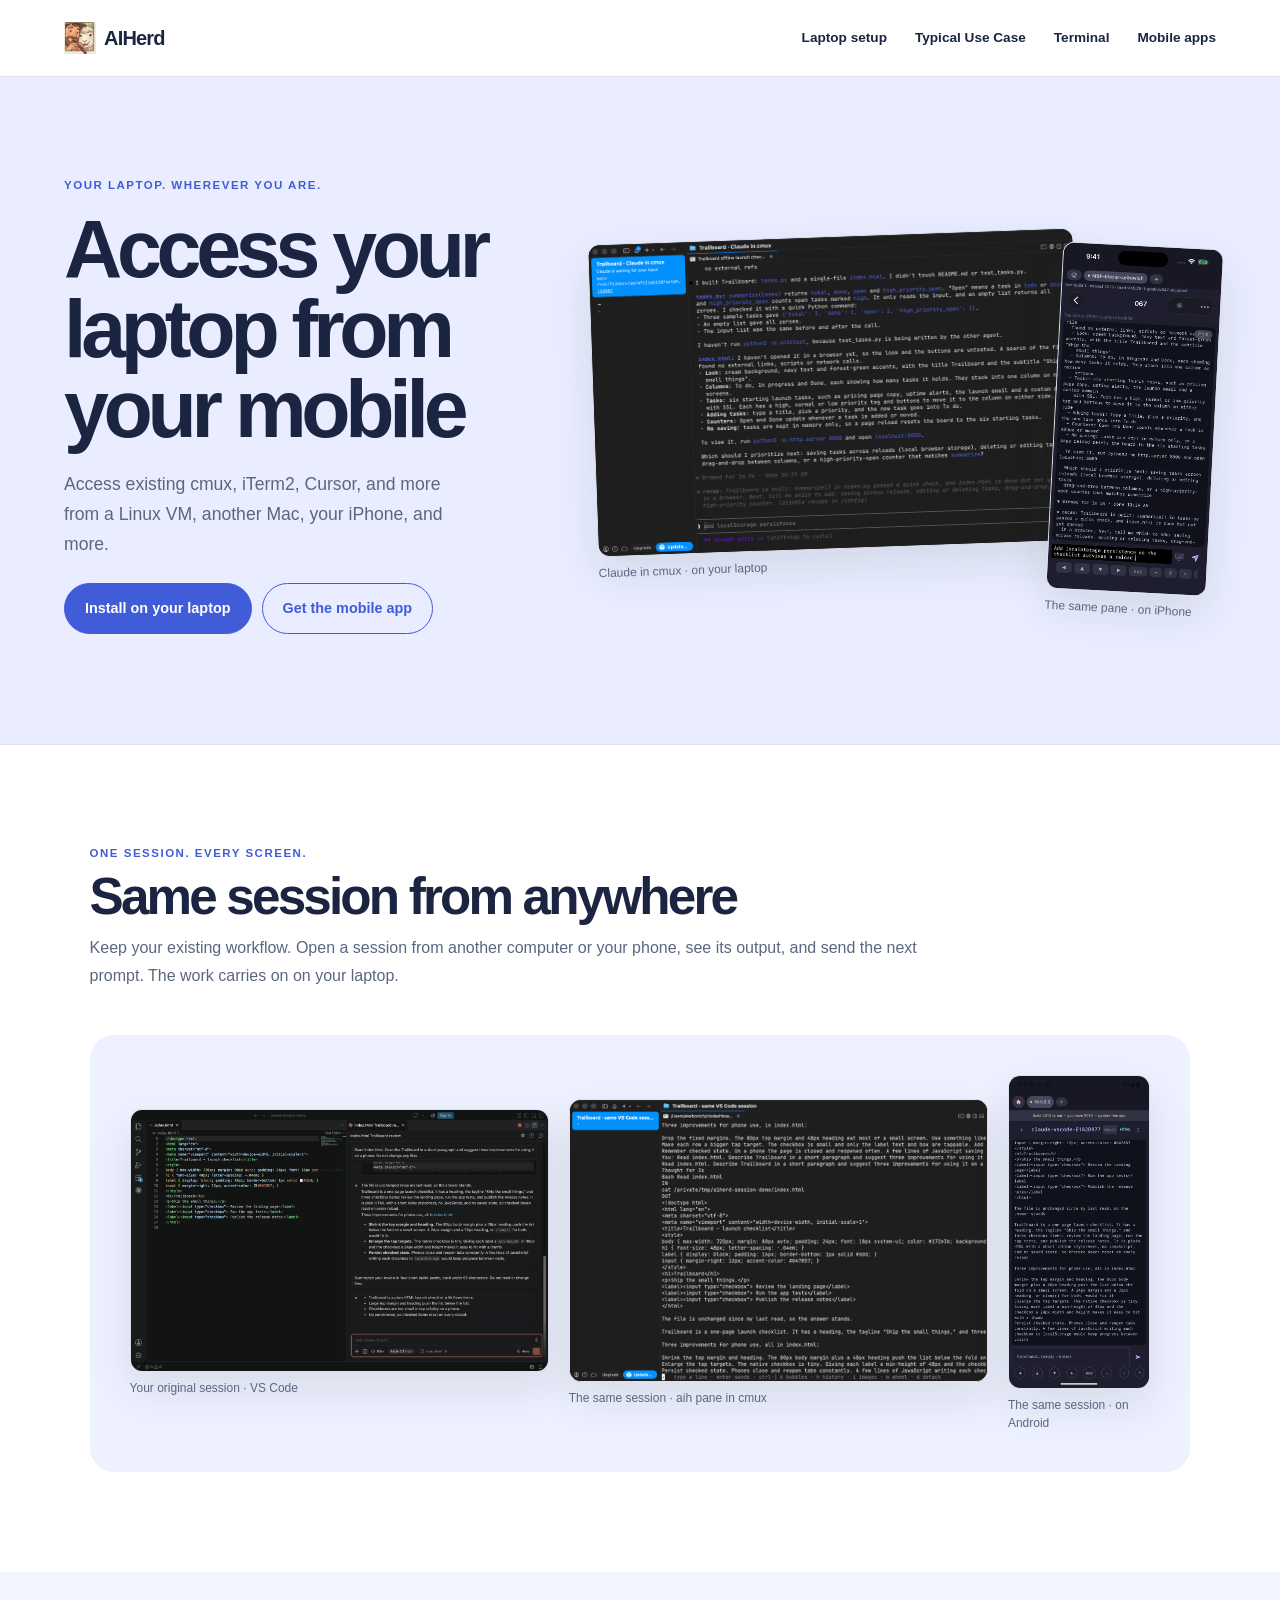
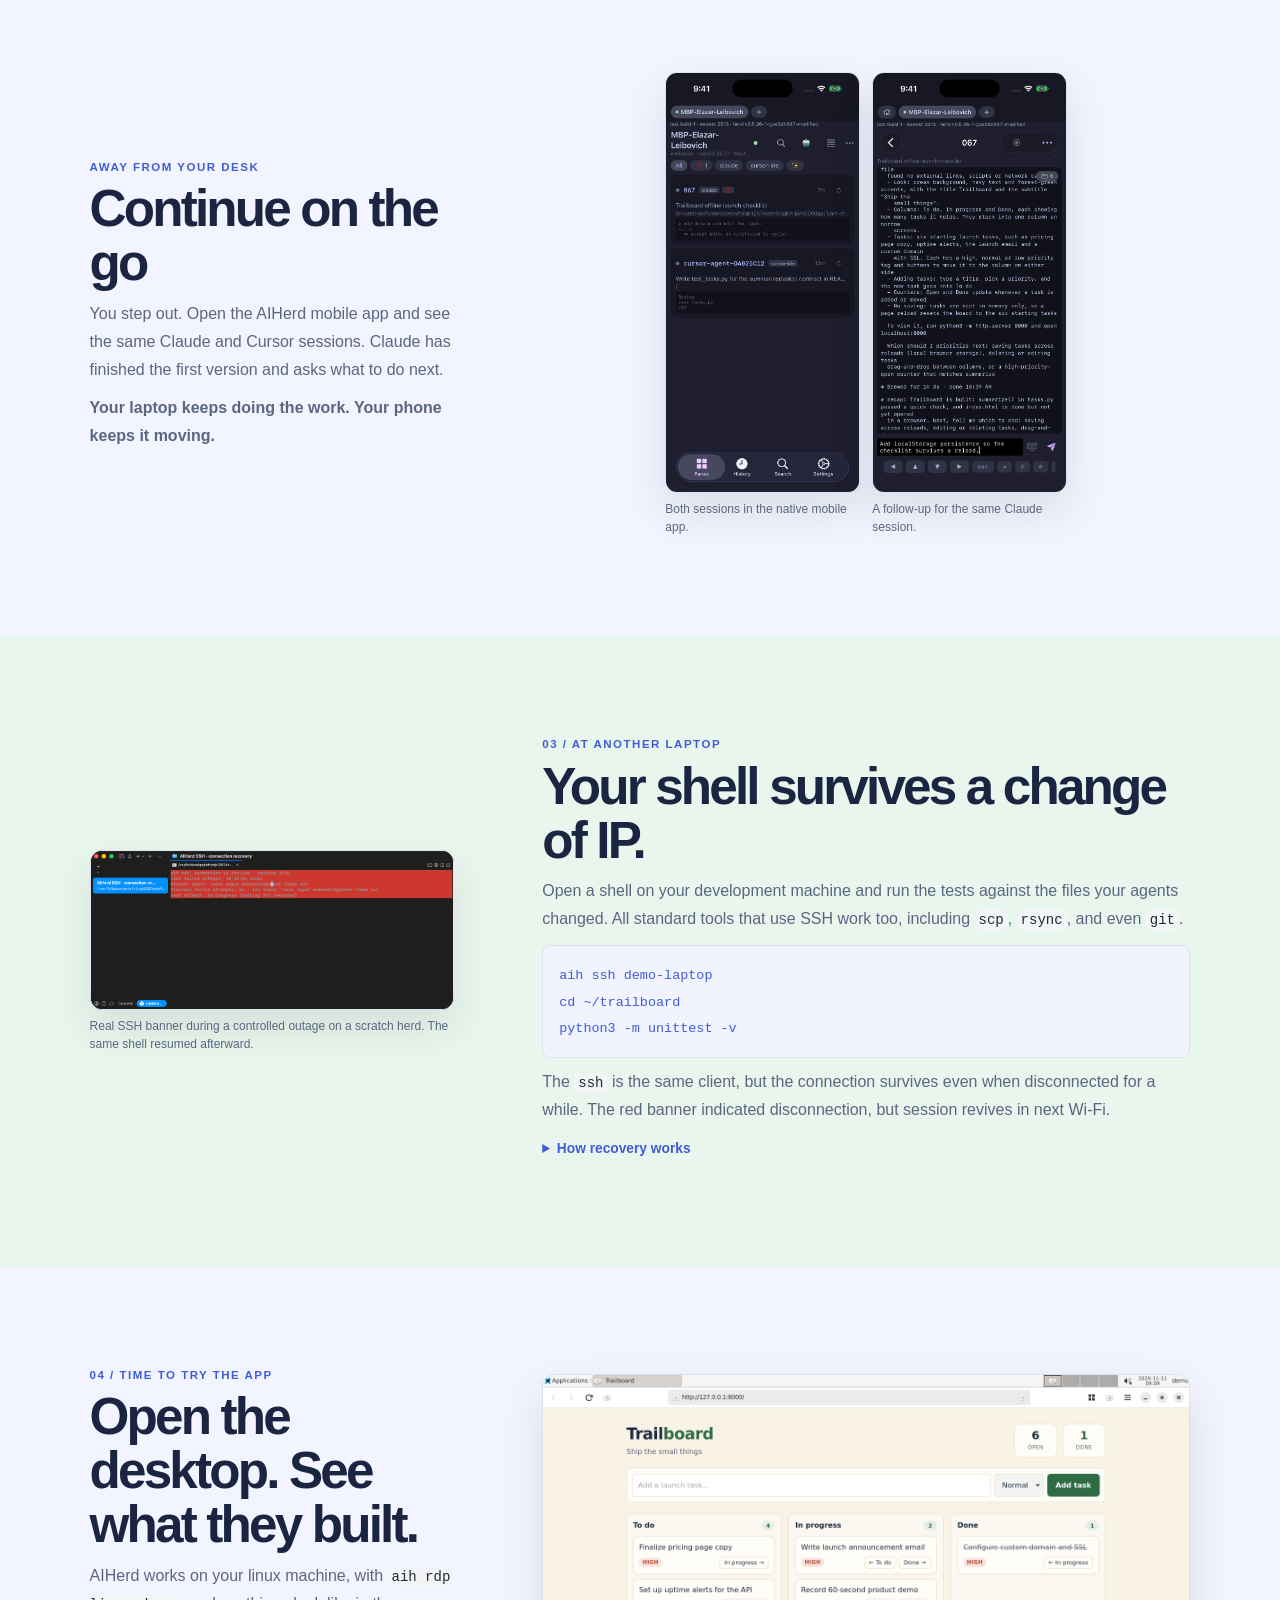
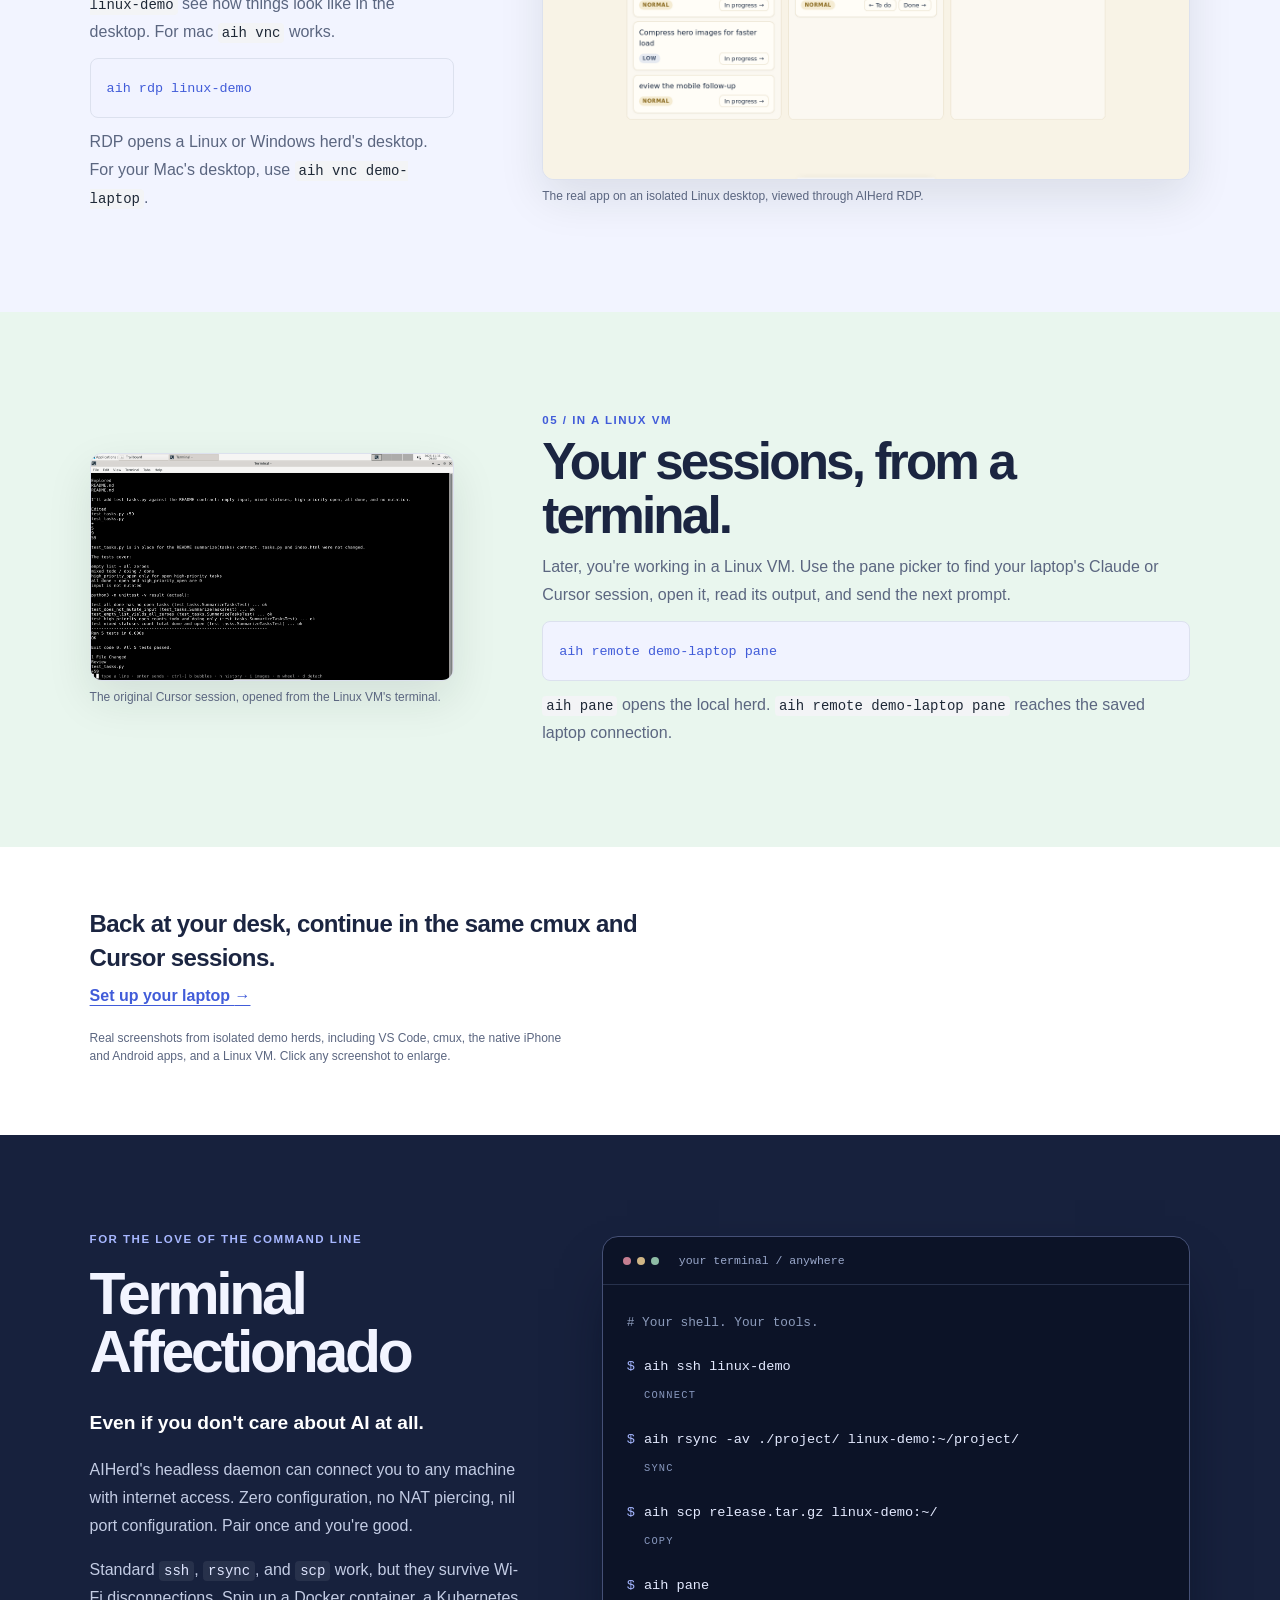
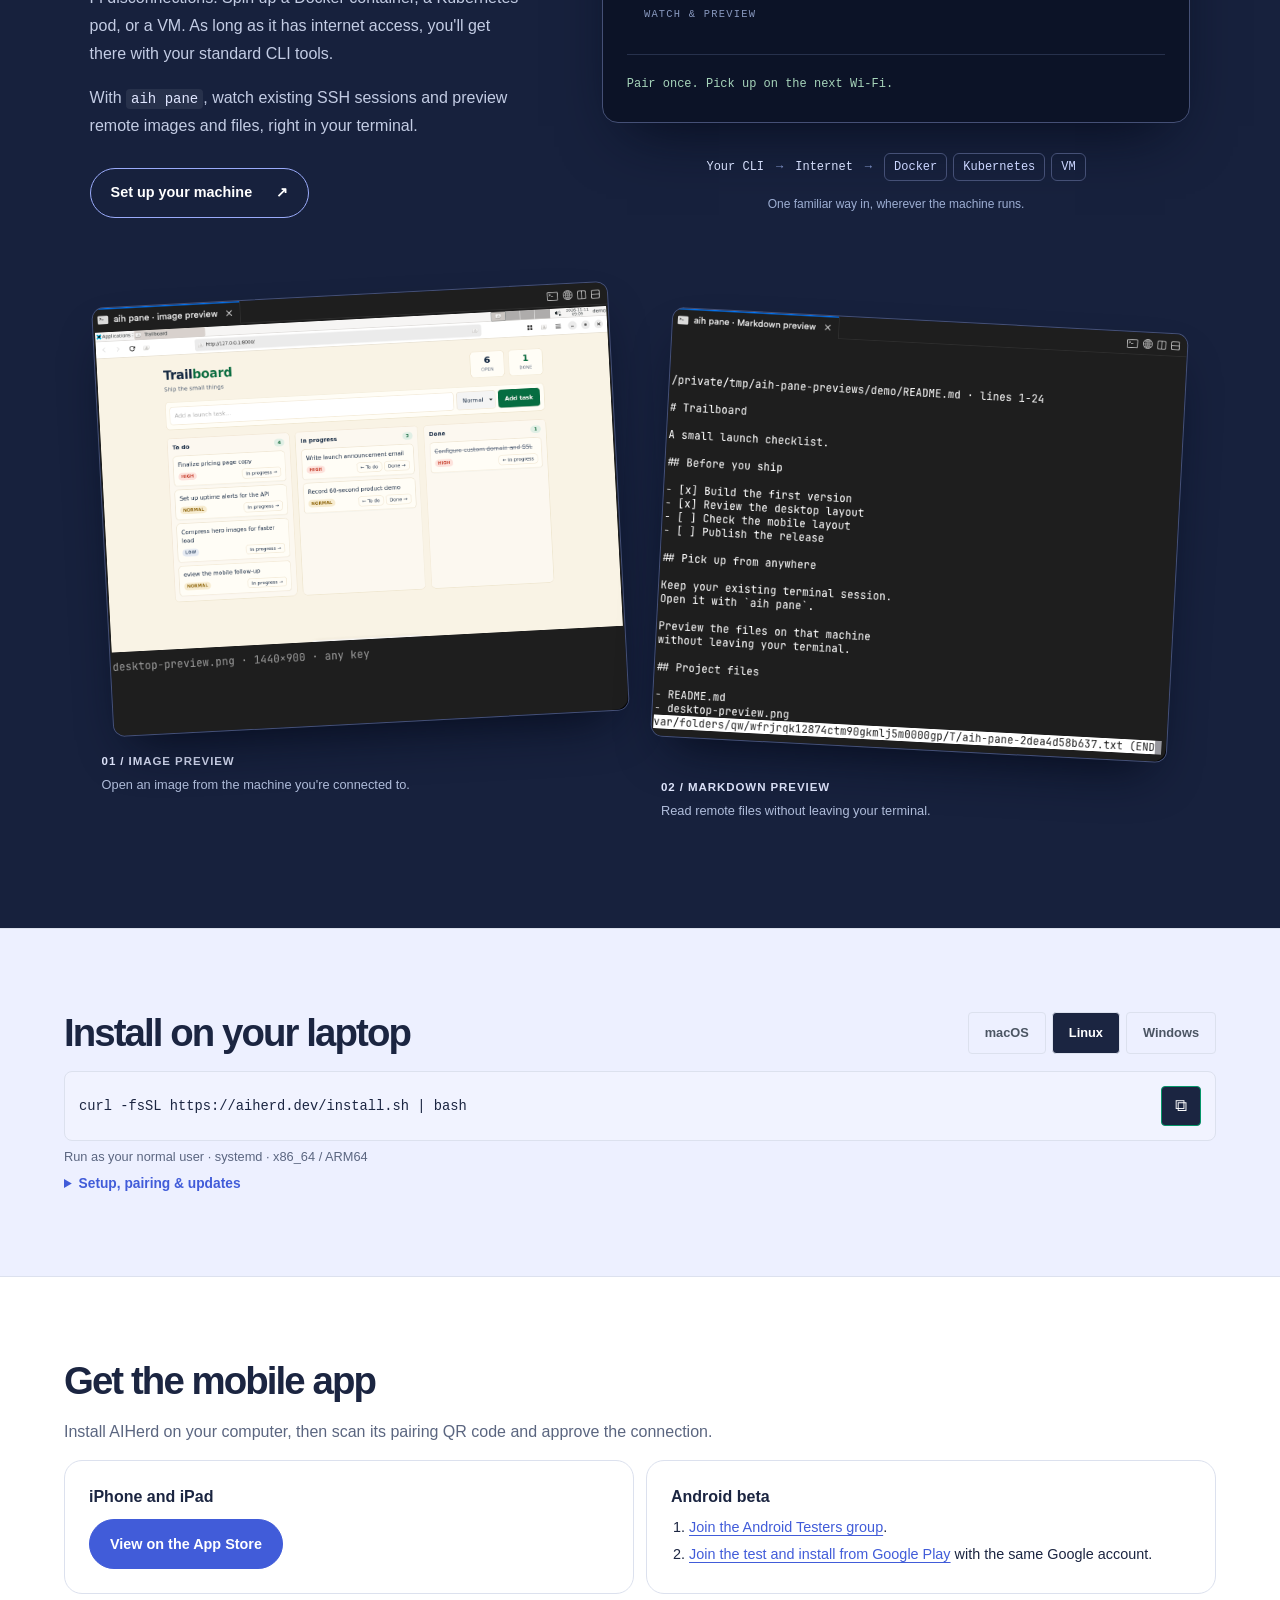
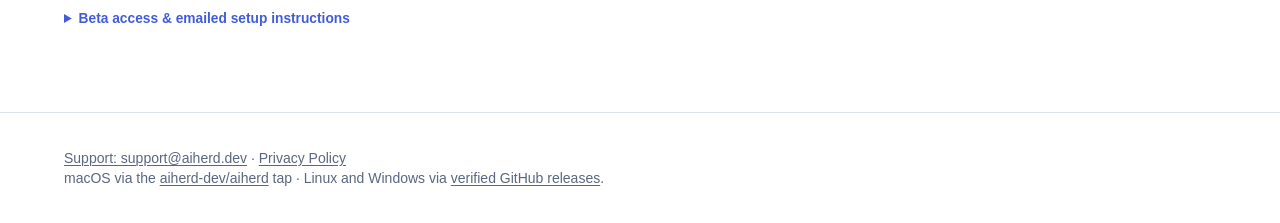
==== index.html @ 7516cf91 "Show separate tilted terminal image and Markdown screenshots" ====
<!doctype html>
<html lang="en">
<head>
<meta charset="utf-8">
<title>AIHerd — access your laptop from your mobile</title>
<meta name="viewport" content="width=device-width, initial-scale=1">
<meta name="description" content="Access existing cmux, iTerm2, Cursor, and more from a Linux VM, another Mac, your iPhone, and more.">
<link rel="icon" href="favicon.ico" sizes="any">
<link rel="icon" type="image/png" href="img/icon.png">
<link rel="apple-touch-icon" href="img/icon.png">
<link rel="stylesheet" href="css/site.css?v=56f2ff1cd1cc">
<link rel="stylesheet" href="css/features.css?v=eba691ff10f4">
<link rel="stylesheet" href="css/canvas.css?v=5787c39f6c49">
</head>
<body class="option canvas">

<header class="sticky top-0 z-20 border-b border-gray-200 bg-white/90 backdrop-blur dark:border-gray-700 dark:bg-gray-900/90">
  <nav class="main-nav mx-auto flex max-w-screen-xl items-center justify-between px-4 py-3 lg:px-6">
    <a href="#top" class="flex items-center gap-2">
      <img src="img/icon.png" class="h-8 w-8" alt="">
      <span class="text-xl font-semibold">AIHerd</span>
    </a>
    <div class="section-links">
      <a href="#install">Laptop setup</a>
      <a href="#story">Typical Use Case</a>
      <a href="#terminal">Terminal</a>
      <a href="#beta">Mobile apps</a>
    </div>
  </nav>
</header>

<main id="top">

<section class="hero" aria-labelledby="hero-heading">
  <div class="hero-copy">
    <p class="story-eyebrow">Your laptop. Wherever you are.</p>
    <h1 id="hero-heading">Access your laptop from your mobile</h1>
    <p>Access existing cmux, iTerm2, Cursor, and more from a Linux VM, another Mac, your iPhone, and more.</p>
    <div class="hero-actions">
      <a href="#install" class="primary-action">Install on your laptop</a>
      <a href="#beta" class="secondary-action">Get the mobile app</a>
    </div>
  </div>
  <div class="session-pair" aria-label="The same Claude session in cmux and on iPhone">
    <figure class="story-media session-desktop">
      <a href="img/story/cmux-claude.png" target="_blank" rel="noopener" aria-label="Open the full cmux session screenshot"><img src="img/story/cmux-claude.png" width="2360" height="1520" alt="Claude Code in cmux shows the Trailboard checklist session and its next prompt" fetchpriority="high"></a>
      <figcaption>Claude in cmux · on your laptop</figcaption>
    </figure>
    <figure class="story-media session-handset">
      <a href="img/story/mobile-followup.png" target="_blank" rel="noopener" aria-label="Open the same Claude session on iPhone"><img src="img/story/mobile-followup.png" width="1206" height="2622" alt="The same Trailboard Claude session on iPhone, ready for the next prompt"></a>
      <figcaption>The same pane · on iPhone</figcaption>
    </figure>
  </div>
</section>

<section id="story" class="story-section" aria-labelledby="story-heading">
  <div class="story-wrap">
    <article id="local-agents" class="session-section" aria-labelledby="story-heading">
      <div class="story-copy">
        <p class="story-eyebrow">One session. Every screen.</p>
        <h2 id="story-heading">Same session from anywhere</h2>
        <p>Keep your existing workflow. Open a session from another computer or your phone, see its output, and send the next prompt. The work carries on on your laptop.</p>
      </div>
      <div class="session-gallery">
        <figure class="story-media">
          <a href="img/story/vscode-claude.png" target="_blank" rel="noopener" aria-label="Open the full VS Code Claude session screenshot"><img src="img/story/vscode-claude.png" width="1440" height="900" alt="Claude reviews the Trailboard launch checklist in VS Code" loading="lazy"></a>
          <figcaption>Your original session · VS Code</figcaption>
        </figure>
        <figure class="story-media">
          <a href="img/story/cmux-aih-pane.png" target="_blank" rel="noopener" aria-label="Open the same session in aih pane"><img src="img/story/cmux-aih-pane.png" width="1100" height="740" alt="The same VS Code Claude review opened in a cmux terminal using aih pane" loading="lazy"></a>
          <figcaption>The same session · aih pane in cmux</figcaption>
        </figure>
        <figure class="story-media session-handset">
          <a href="img/story/android-pane.png" target="_blank" rel="noopener" aria-label="Open the same VS Code session on Android"><img src="img/story/android-pane.png" width="1080" height="2400" alt="AIHerd on Android displays the same Trailboard Claude review from VS Code" loading="lazy"></a>
          <figcaption>The same session · on Android</figcaption>
        </figure>
      </div>
    </article>

    <article id="remote-access" class="story-step story-mobile" aria-labelledby="phone-heading">
      <div class="story-copy">
        <p class="story-eyebrow">Away from your desk</p>
        <h3 id="phone-heading">Continue on the go</h3>
        <p>You step out. Open the AIHerd mobile app and see the same Claude and Cursor sessions. Claude has finished the first version and asks what to do next.</p>
        <p class="story-outcome">Your laptop keeps doing the work. Your phone keeps it moving.</p>
      </div>
      <div class="story-phones">
        <figure class="story-media story-phone">
          <a href="img/story/mobile-sessions.png" target="_blank" rel="noopener" aria-label="Open the full mobile session list"><img src="img/story/mobile-sessions.png" width="1206" height="2622" alt="The native AIHerd iPhone app lists the original cmux Claude session and Cursor agent session from the isolated demo herd" loading="lazy"></a>
          <figcaption>Both sessions in the native mobile app.</figcaption>
        </figure>
        <figure class="story-media story-phone">
          <a href="img/story/mobile-followup.png" target="_blank" rel="noopener" aria-label="Open the full mobile follow-up screenshot"><img src="img/story/mobile-followup.png" width="1206" height="2622" alt="The native AIHerd iPhone app displays Claude's Trailboard session and the follow-up asking for saving across reloads" loading="lazy"></a>
          <figcaption>A follow-up for the same Claude session.</figcaption>
        </figure>
      </div>
    </article>

    <article class="story-step" aria-labelledby="ssh-heading">
      <div class="story-copy">
        <p class="story-eyebrow">03 / At another laptop</p>
        <h3 id="ssh-heading">Your shell survives a change of IP.</h3>
        <p>Open a shell on your development machine and run the tests against the files your agents changed. All standard tools that use SSH work too, including <code>scp</code>, <code>rsync</code>, and even <code>git</code>.</p>
        <pre class="story-command"><code>aih ssh demo-laptop
cd ~/trailboard
python3 -m unittest -v</code></pre>
        <p>The <code>ssh</code> is the same client, but the connection survives even when disconnected for a while. The red banner indicated disconnection, but session revives in next Wi-Fi.</p>
        <details class="story-extra"><summary>How recovery works</summary><p>The remote herd must keep running. The CLI reconnects to it and resumes the existing SSH session, without requiring a fixed client IP.</p></details>
      </div>
      <div class="ssh-media">
        <figure class="story-media">
          <a href="img/story/ssh-reconnecting.png" target="_blank" rel="noopener" aria-label="Open the full SSH reconnecting banner screenshot"><img src="img/story/ssh-reconnecting.png" width="2200" height="960" alt="Actual red aih ssh connection is stalled banner during an injected network outage, showing elapsed time and automatic retry status" loading="lazy"></a>
          <figcaption>Real SSH banner during a controlled outage on a scratch herd. The same shell resumed afterward.</figcaption>
        </figure>
      </div>
    </article>

    <article class="story-step" aria-labelledby="rdp-heading">
      <div class="story-copy">
        <p class="story-eyebrow">04 / Time to try the app</p>
        <h3 id="rdp-heading">Open the desktop. See what they built.</h3>
        <p>AIHerd works on your linux machine, with <code>aih rdp linux-demo</code> see how things look like in the desktop. For mac <code>aih vnc</code> works.</p>
        <pre class="story-command"><code>aih rdp linux-demo</code></pre>
        <p class="story-note">RDP opens a Linux or Windows herd's desktop. For your Mac's desktop, use <code>aih vnc demo-laptop</code>.</p>
      </div>
      <figure class="story-media">
        <a href="img/story/rdp-app.png" target="_blank" rel="noopener" aria-label="Open the full RDP desktop screenshot"><img src="img/story/rdp-app.png" width="1440" height="900" alt="A real Linux scratch VM desktop viewed through aih rdp, with the agent-built Trailboard checklist running in its browser" loading="lazy"></a>
        <figcaption>The real app on an isolated Linux desktop, viewed through AIHerd RDP.</figcaption>
      </figure>
    </article>

    <article class="story-step" aria-labelledby="pane-heading">
      <div class="story-copy">
        <p class="story-eyebrow">05 / In a Linux VM</p>
        <h3 id="pane-heading">Your sessions, from a terminal.</h3>
        <p>Later, you're working in a Linux VM. Use the pane picker to find your laptop's Claude or Cursor session, open it, read its output, and send the next prompt.</p>
        <pre class="story-command"><code>aih remote demo-laptop pane</code></pre>
        <p class="story-note"><code>aih pane</code> opens the local herd. <code>aih remote demo-laptop pane</code> reaches the saved laptop connection.</p>
      </div>
      <figure class="story-media">
        <a href="img/story/linux-pane.png" target="_blank" rel="noopener" aria-label="Open the full Linux pane screenshot"><img src="img/story/linux-pane.png" width="1440" height="900" alt="The original Cursor agent conversation is opened in a Linux VM terminal using aih remote demo-laptop pane, with live output and a command input line" loading="lazy"></a>
        <figcaption>The original Cursor session, opened from the Linux VM's terminal.</figcaption>
      </figure>
    </article>

    <div class="story-ending">
      <p>Back at your desk, continue in the same cmux and Cursor sessions.</p>
      <a href="#install">Set up your laptop <span aria-hidden="true">→</span></a>
    </div>
    <p class="story-provenance">Real screenshots from isolated demo herds, including VS Code, cmux, the native iPhone and Android apps, and a Linux VM. Click any screenshot to enlarge.</p>
  </div>
</section>




<section id="terminal" class="terminal-section" aria-labelledby="terminal-heading">
  <div class="terminal-layout">
    <div class="terminal-copy">
      <p class="terminal-eyebrow">For the love of the command line</p>
      <h2 id="terminal-heading">Terminal<br> Affectionado</h2>
      <p class="terminal-lead">Even if you don't care about AI at all.</p>
      <p>AIHerd's headless daemon can connect you to any machine with internet access. Zero configuration, no NAT piercing, nil port configuration. Pair once and you're good.</p>
      <p>Standard <code>ssh</code>, <code>rsync</code>, and <code>scp</code> work, but they survive Wi-Fi disconnections. Spin up a Docker container, a Kubernetes pod, or a VM. As long as it has internet access, you'll get there with your standard CLI tools.</p>
      <p>With <code>aih pane</code>, watch existing SSH sessions and preview remote images and files, right in your terminal.</p>
      <a href="#install" class="terminal-action">Set up your machine <span aria-hidden="true">↗</span></a>
    </div>
    <div class="terminal-demo">
      <div class="terminal-window" aria-label="CLI command examples">
        <div class="terminal-titlebar"><span class="terminal-lights" aria-hidden="true"><i></i><i></i><i></i></span><span>your terminal / anywhere</span></div>
        <div class="terminal-commands">
          <p class="terminal-comment"># Your shell. Your tools.</p>
          <div class="terminal-command-row"><span class="terminal-prompt" aria-hidden="true">$</span><pre><code>aih ssh linux-demo</code></pre><span class="terminal-command-label">Connect</span></div>
          <div class="terminal-command-row"><span class="terminal-prompt" aria-hidden="true">$</span><pre><code>aih rsync -av ./project/ linux-demo:~/project/</code></pre><span class="terminal-command-label">Sync</span></div>
          <div class="terminal-command-row"><span class="terminal-prompt" aria-hidden="true">$</span><pre><code>aih scp release.tar.gz linux-demo:~/</code></pre><span class="terminal-command-label">Copy</span></div>
          <div class="terminal-command-row"><span class="terminal-prompt" aria-hidden="true">$</span><pre><code>aih pane</code></pre><span class="terminal-command-label">Watch &amp; preview</span></div>
          <p class="terminal-footnote">Pair once. Pick up on the next Wi-Fi.</p>
        </div>
      </div>
      <div class="terminal-destinations" aria-label="Reach your environments over the internet">
        <span class="terminal-origin">Your CLI</span><span class="terminal-route" aria-hidden="true">→</span><span class="terminal-network">Internet</span><span class="terminal-route" aria-hidden="true">→</span><div class="terminal-targets"><span>Docker</span><span>Kubernetes</span><span>VM</span></div>
      </div>
      <p class="terminal-caption">One familiar way in, wherever the machine runs.</p>
    </div>
  </div>
  <div class="terminal-preview-gallery" aria-label="Remote image and Markdown previews in aih pane">
    <figure class="terminal-pane-example terminal-image-example">
      <a href="img/story/pane-image-preview.png" target="_blank" rel="noopener" aria-label="Open the full terminal image preview screenshot"><img src="img/story/pane-image-preview.png" width="640" height="532" alt="A real aih pane terminal viewer displays desktop-preview.png, showing the Trailboard checklist" loading="lazy"></a>
      <figcaption><span>01 / Image preview</span>Open an image from the machine you're connected to.</figcaption>
    </figure>
    <figure class="terminal-pane-example terminal-markdown-example">
      <a href="img/story/pane-markdown-preview.png" target="_blank" rel="noopener" aria-label="Open the full terminal Markdown preview screenshot"><img src="img/story/pane-markdown-preview.png" width="640" height="532" alt="A real aih pane file viewer previews README.md with Markdown headings, a launch checklist, and project notes" loading="lazy"></a>
      <figcaption><span>02 / Markdown preview</span>Read remote files without leaving your terminal.</figcaption>
    </figure>
  </div>
</section>

<section id="install" class="quick-install" aria-labelledby="laptop-setup-heading">
  <div class="compact-wrap">
    <div class="install-heading">
      <h2 id="laptop-setup-heading">Install on your laptop</h2>
      <div role="tablist" aria-label="Installation platform" class="install-tabs">
        <button id="mac-tab" type="button" role="tab" aria-controls="mac-install" aria-selected="true" tabindex="0" class="install-tab" data-platform="mac">macOS</button>
        <button id="linux-tab" type="button" role="tab" aria-controls="linux-install" aria-selected="false" tabindex="-1" class="install-tab" data-platform="linux">Linux</button>
        <button id="windows-tab" type="button" role="tab" aria-controls="windows-install" aria-selected="false" tabindex="-1" class="install-tab" data-platform="windows">Windows</button>
      </div>
    </div>
    <div id="mac-install" role="tabpanel" aria-labelledby="mac-tab">
      <div class="install-command">
        <pre><code id="install-cmd">brew install --cask aiherd-dev/aiherd/aiherd</code></pre>
        <button type="button" data-target="install-cmd" aria-label="Copy the macOS install command" title="Copy" class="copy-command">⧉</button>
      </div>
      <p class="install-requirements">Homebrew · macOS 14+ · Apple Silicon or Intel</p>
      <details class="install-details">
        <summary>Setup, pairing &amp; updates</summary>
        <div class="install-detail-copy">
          <p>Install <a href="https://brew.sh/">Homebrew</a> first if needed. Open AIHerd from Applications; it starts the herd automatically. Pair your phone using the app's herd connection menu.</p>
          <p>Update with <code>brew upgrade --cask aiherd</code>.</p>
          <p>Without Homebrew, download the signed macOS <code>.pkg</code> for Apple Silicon (aarch64) or Intel (x86_64) from <a href="https://github.com/aiherd-dev/homebrew-aiherd/releases/latest">the latest release</a>.</p>
        </div>
      </details>
    </div>
    <div id="linux-install" role="tabpanel" aria-labelledby="linux-tab" hidden>
      <div class="install-command">
        <pre><code id="linux-install-cmd">curl -fsSL https://aiherd.dev/install.sh | bash</code></pre>
        <button type="button" data-target="linux-install-cmd" aria-label="Copy the Linux install command" title="Copy" class="copy-command">⧉</button>
      </div>
      <p class="install-requirements">Run as your normal user · systemd · x86_64 / ARM64</p>
      <details class="install-details">
        <summary>Setup, pairing &amp; updates</summary>
        <div class="install-detail-copy">
          <p>The herd runs in the background with systemd, including after logout and reboot. The installer may ask for sudo to keep the service running after logout. Models download when first needed.</p>
          <p>Sign in to expose your herd. Open the printed sign-in URL on your phone or another computer.</p>
          <div class="install-command">
            <pre><code id="linux-login-cmd">export PATH="$HOME/.local/bin:$PATH"
aih login</code></pre>
            <button type="button" data-target="linux-login-cmd" aria-label="Copy the Linux login commands" title="Copy" class="copy-command">⧉</button>
          </div>
          <p>Add your mobile device, then scan the QR code or open the link and approve pairing in the terminal.</p>
          <div class="install-command">
            <pre><code id="linux-join-cmd">aih join</code></pre>
            <button type="button" data-target="linux-join-cmd" aria-label="Copy the mobile pairing command" title="Copy" class="copy-command">⧉</button>
          </div>
          <p>Run the install command again to upgrade. Check the service with <code>systemctl --user status aih.service</code>; read logs with <code>journalctl --user -u aih.service -f</code>.</p>
          <p><a href="install.sh">Read the installer</a> · <a href="https://github.com/aiherd-dev/homebrew-aiherd/releases/latest">Release downloads</a></p>
        </div>
      </details>
    </div>
    <div id="windows-install" role="tabpanel" aria-labelledby="windows-tab" hidden>
      <div class="install-command">
        <pre><code id="windows-install-cmd">irm https://aiherd.dev/install.ps1 | iex</code></pre>
        <button type="button" data-target="windows-install-cmd" aria-label="Copy the Windows install command" title="Copy" class="copy-command">⧉</button>
      </div>
      <p class="install-requirements">PowerShell as Administrator · x64 Windows 10 1809+ / Server 2019+</p>
      <details class="install-details">
        <summary>Setup, pairing &amp; updates</summary>
        <div class="install-detail-copy">
          <p>The installer verifies the download checksum, installs into Program Files, and starts the service at boot. Run the install command again to upgrade.</p>
          <p>Keep PowerShell elevated to sign in and pair your phone. Complete browser sign-in, then scan the QR code and approve pairing in the terminal.</p>
          <div class="install-command">
            <pre><code id="windows-login-cmd">aih login
aih join</code></pre>
            <button type="button" data-target="windows-login-cmd" aria-label="Copy the Windows sign-in and pairing commands" title="Copy" class="copy-command">⧉</button>
          </div>
          <p>Open AIHerd from the Start menu using the account you installed with; no Administrator needed. Check the service with <code>Get-Service AIHerd</code>. Its terminals run as LocalService. RDP must already be enabled. Model summaries are not available on Windows.</p>
          <p><a href="install.ps1">Read the installer</a> · <a href="https://github.com/aiherd-dev/homebrew-aiherd/releases/latest">Release downloads</a></p>
        </div>
      </details>
    </div>
  </div>
</section>


<section id="beta" class="mobile-setup" aria-labelledby="phone-setup-heading">
  <div class="compact-wrap">
    <h2 id="phone-setup-heading">Get the mobile app</h2>
    <p class="mobile-intro">Install AIHerd on your computer, then scan its pairing QR code and approve the connection.</p>
    <div class="download-cards">
      <div class="download-card">
        <h3>iPhone and iPad</h3>
        <a href="https://apps.apple.com/app/aiherd/id6802066737" class="primary-action">View on the App Store</a>
      </div>
      <div class="download-card">
        <h3>Android beta</h3>
        <ol><li><a href="https://groups.google.com/g/aiherd-android-testers/about">Join the Android Testers group</a>.</li><li><a href="https://play.google.com/apps/testing/dev.aiherd.app">Join the test and install from Google Play</a> with the same Google account.</li></ol>
      </div>
    </div>
      <p id="beta-thanks" hidden
         class="mt-6 rounded-lg border border-primary-600 bg-primary-50 px-4 py-3 text-primary-900 dark:border-primary-500/60 dark:bg-primary-500/10 dark:text-primary-200">
        You're on the list — check your inbox for installation instructions. If you don't see them, check your spam folder.
      </p>
    <details class="signup-details">
      <summary>Beta access &amp; emailed setup instructions</summary>
      <form id="beta-form" action="https://subscribe.aiherd.dev/" method="POST" class="mt-6 space-y-3">
        <input type="checkbox" name="_honeypot" style="display:none" tabindex="-1" autocomplete="off">
        <div>
          <label for="beta-platform" class="block text-sm font-medium">Phone type</label>
          <select id="beta-platform" name="platform" required
                  class="mt-1 w-full rounded-lg border border-gray-300 bg-white px-3 py-2 focus:border-primary-600 focus:outline-none focus:ring-2 focus:ring-primary-400 dark:border-gray-600 dark:bg-gray-800">
            <option value="" disabled selected>Choose your phone</option>
            <option value="android">Android</option>
            <option value="iphone">iPhone</option>
          </select>
        </div>
        <div>
          <label for="beta-email" class="block text-sm font-medium">Email</label>
          <input id="beta-email" name="email" type="email" required autocomplete="email" placeholder="you@example.com"
                 class="mt-1 w-full rounded-lg border border-gray-300 bg-white px-3 py-2 focus:border-primary-600 focus:outline-none focus:ring-2 focus:ring-primary-400 dark:border-gray-600 dark:bg-gray-800">
        </div>
        <div>
          <label for="beta-phone" class="block text-sm font-medium">Phone number</label>
          <input id="beta-phone" name="phone" type="tel" required autocomplete="tel" placeholder="+1 555 0100"
                 class="mt-1 w-full rounded-lg border border-gray-300 bg-white px-3 py-2 focus:border-primary-600 focus:outline-none focus:ring-2 focus:ring-primary-400 dark:border-gray-600 dark:bg-gray-800">
        </div>
        <button type="submit"
                class="w-full rounded-lg bg-primary-600 px-5 py-2.5 font-medium text-white hover:bg-primary-700 focus:outline-none focus:ring-2 focus:ring-primary-400">
          Join the beta
        </button>
        <p class="text-sm text-gray-500 dark:text-gray-400">Used only for beta access and installation instructions.</p>
      </form>
    </details>
  </div>
</section>

</main>

<footer class="border-t border-gray-200 dark:border-gray-700">
  <div class="prose-block mx-auto max-w-screen-xl px-4 py-8 text-sm text-gray-500 lg:px-6 dark:text-gray-400">
    <a href="mailto:support@aiherd.dev">Support: support@aiherd.dev</a> · <a href="/privacy.html">Privacy Policy</a><br>
    macOS via the <a href="https://github.com/aiherd-dev/homebrew-aiherd">aiherd-dev/aiherd</a> tap · Linux and Windows via <a href="https://github.com/aiherd-dev/homebrew-aiherd/releases">verified GitHub releases</a>.
  </div>
</footer>

<script>
  // The signup endpoint 303s back here with ?subscribed=1. Swap the form for a
  // thank-you rather than leaving the visitor on a bare form they just filled.
  if (new URLSearchParams(location.search).has("subscribed")) {
    document.getElementById("beta-form").hidden = true;
    document.getElementById("beta-thanks").hidden = false;
  }

  const tabs = [...document.querySelectorAll('[role="tab"][data-platform]')];
  function selectPlatform(platform, focus = false) {
    tabs.forEach((tab) => {
      const selected = tab.dataset.platform === platform;
      tab.setAttribute("aria-selected", String(selected));
      tab.tabIndex = selected ? 0 : -1;
      document.getElementById(tab.getAttribute("aria-controls")).hidden = !selected;
      if (selected && focus) tab.focus();
    });
  }
  tabs.forEach((tab, index) => {
    tab.addEventListener("click", () => selectPlatform(tab.dataset.platform));
    tab.addEventListener("keydown", (event) => {
      let next;
      if (event.key === "ArrowRight") next = (index + 1) % tabs.length;
      if (event.key === "ArrowLeft") next = (index + tabs.length - 1) % tabs.length;
      if (event.key === "Home") next = 0;
      if (event.key === "End") next = tabs.length - 1;
      if (next !== undefined) {
        event.preventDefault();
        selectPlatform(tabs[next].dataset.platform, true);
      }
    });
  });
  function detectPlatform() {
    const userAgent = navigator.userAgent || navigator.platform || "";
    if (/Windows|Win32|Win64/i.test(userAgent)) return "windows";
    if (/Linux/i.test(userAgent) && !/Android/i.test(userAgent)) return "linux";
    return "mac";
  }
  const requestedPlatform = new URLSearchParams(location.search).get("platform");
  selectPlatform(["mac", "linux", "windows"].includes(requestedPlatform) ? requestedPlatform : detectPlatform());

  // navigator.clipboard needs a secure context, so it's absent over plain http
  // (someone serving these docs locally). Fall back to a throwaway textarea +
  // execCommand, which still works everywhere that matters.
  document.querySelectorAll("button[data-target]").forEach((btn) => {
    // Remember the glyph the markup shipped with, so the reset below restores it
    // rather than a string duplicated in here.
    const idle = btn.textContent;
    btn.addEventListener("click", async () => {
      const text = document.getElementById(btn.dataset.target).textContent;
      try {
        if (navigator.clipboard?.writeText) {
          await navigator.clipboard.writeText(text);
        } else {
          const ta = document.createElement("textarea");
          ta.value = text;
          ta.style.position = "fixed";
          ta.style.opacity = "0";
          document.body.appendChild(ta);
          ta.select();
          document.execCommand("copy");
          ta.remove();
        }
        btn.textContent = "✓";
      } catch {
        // Don't claim success we didn't get — leave the text selectable.
        btn.textContent = "⌘C";
      }
      setTimeout(() => { btn.textContent = idle; }, 1600);
    });
  });
</script>

</body>
</html>
---- css/site.css ----
*,:after,:before{--tw-border-spacing-x:0;--tw-border-spacing-y:0;--tw-translate-x:0;--tw-translate-y:0;--tw-rotate:0;--tw-skew-x:0;--tw-skew-y:0;--tw-scale-x:1;--tw-scale-y:1;--tw-pan-x: ;--tw-pan-y: ;--tw-pinch-zoom: ;--tw-scroll-snap-strictness:proximity;--tw-gradient-from-position: ;--tw-gradient-via-position: ;--tw-gradient-to-position: ;--tw-ordinal: ;--tw-slashed-zero: ;--tw-numeric-figure: ;--tw-numeric-spacing: ;--tw-numeric-fraction: ;--tw-ring-inset: ;--tw-ring-offset-width:0px;--tw-ring-offset-color:#fff;--tw-ring-color:rgba(59,130,246,.5);--tw-ring-offset-shadow:0 0 #0000;--tw-ring-shadow:0 0 #0000;--tw-shadow:0 0 #0000;--tw-shadow-colored:0 0 #0000;--tw-blur: ;--tw-brightness: ;--tw-contrast: ;--tw-grayscale: ;--tw-hue-rotate: ;--tw-invert: ;--tw-saturate: ;--tw-sepia: ;--tw-drop-shadow: ;--tw-backdrop-blur: ;--tw-backdrop-brightness: ;--tw-backdrop-contrast: ;--tw-backdrop-grayscale: ;--tw-backdrop-hue-rotate: ;--tw-backdrop-invert: ;--tw-backdrop-opacity: ;--tw-backdrop-saturate: ;--tw-backdrop-sepia: ;--tw-contain-size: ;--tw-contain-layout: ;--tw-contain-paint: ;--tw-contain-style: }::backdrop{--tw-border-spacing-x:0;--tw-border-spacing-y:0;--tw-translate-x:0;--tw-translate-y:0;--tw-rotate:0;--tw-skew-x:0;--tw-skew-y:0;--tw-scale-x:1;--tw-scale-y:1;--tw-pan-x: ;--tw-pan-y: ;--tw-pinch-zoom: ;--tw-scroll-snap-strictness:proximity;--tw-gradient-from-position: ;--tw-gradient-via-position: ;--tw-gradient-to-position: ;--tw-ordinal: ;--tw-slashed-zero: ;--tw-numeric-figure: ;--tw-numeric-spacing: ;--tw-numeric-fraction: ;--tw-ring-inset: ;--tw-ring-offset-width:0px;--tw-ring-offset-color:#fff;--tw-ring-color:rgba(59,130,246,.5);--tw-ring-offset-shadow:0 0 #0000;--tw-ring-shadow:0 0 #0000;--tw-shadow:0 0 #0000;--tw-shadow-colored:0 0 #0000;--tw-blur: ;--tw-brightness: ;--tw-contrast: ;--tw-grayscale: ;--tw-hue-rotate: ;--tw-invert: ;--tw-saturate: ;--tw-sepia: ;--tw-drop-shadow: ;--tw-backdrop-blur: ;--tw-backdrop-brightness: ;--tw-backdrop-contrast: ;--tw-backdrop-grayscale: ;--tw-backdrop-hue-rotate: ;--tw-backdrop-invert: ;--tw-backdrop-opacity: ;--tw-backdrop-saturate: ;--tw-backdrop-sepia: ;--tw-contain-size: ;--tw-contain-layout: ;--tw-contain-paint: ;--tw-contain-style: }
/*! tailwindcss v3.4.19 | MIT License | https://tailwindcss.com*/*,:after,:before{box-sizing:border-box;border:0 solid #e5e7eb}:after,:before{--tw-content:""}:host,html{line-height:1.5;-webkit-text-size-adjust:100%;-moz-tab-size:4;-o-tab-size:4;tab-size:4;font-family:ui-sans-serif,system-ui,sans-serif,Apple Color Emoji,Segoe UI Emoji,Segoe UI Symbol,Noto Color Emoji;font-feature-settings:normal;font-variation-settings:normal;-webkit-tap-highlight-color:transparent}body{margin:0;line-height:inherit}hr{height:0;color:inherit;border-top-width:1px}abbr:where([title]){-webkit-text-decoration:underline dotted;text-decoration:underline dotted}h1,h2,h3,h4,h5,h6{font-size:inherit;font-weight:inherit}a{color:inherit;text-decoration:inherit}b,strong{font-weight:bolder}code,kbd,pre,samp{font-family:ui-monospace,SFMono-Regular,Menlo,Monaco,Consolas,Liberation Mono,Courier New,monospace;font-feature-settings:normal;font-variation-settings:normal;font-size:1em}small{font-size:80%}sub,sup{font-size:75%;line-height:0;position:relative;vertical-align:baseline}sub{bottom:-.25em}sup{top:-.5em}table{text-indent:0;border-color:inherit;border-collapse:collapse}button,input,optgroup,select,textarea{font-family:inherit;font-feature-settings:inherit;font-variation-settings:inherit;font-size:100%;font-weight:inherit;line-height:inherit;letter-spacing:inherit;color:inherit;margin:0;padding:0}button,select{text-transform:none}button,input:where([type=button]),input:where([type=reset]),input:where([type=submit]){-webkit-appearance:button;background-color:transparent;background-image:none}:-moz-focusring{outline:auto}:-moz-ui-invalid{box-shadow:none}progress{vertical-align:baseline}::-webkit-inner-spin-button,::-webkit-outer-spin-button{height:auto}[type=search]{-webkit-appearance:textfield;outline-offset:-2px}::-webkit-search-decoration{-webkit-appearance:none}::-webkit-file-upload-button{-webkit-appearance:button;font:inherit}summary{display:list-item}blockquote,dd,dl,figure,h1,h2,h3,h4,h5,h6,hr,p,pre{margin:0}fieldset{margin:0}fieldset,legend{padding:0}menu,ol,ul{list-style:none;margin:0;padding:0}dialog{padding:0}textarea{resize:vertical}input::-moz-placeholder,textarea::-moz-placeholder{opacity:1;color:#9ca3af}input::placeholder,textarea::placeholder{opacity:1;color:#9ca3af}[role=button],button{cursor:pointer}:disabled{cursor:default}audio,canvas,embed,iframe,img,object,svg,video{display:block;vertical-align:middle}img,video{max-width:100%;height:auto}[hidden]:where(:not([hidden=until-found])){display:none}code{border-radius:.25rem;--tw-bg-opacity:1;background-color:rgb(243 244 246/var(--tw-bg-opacity,1));padding:.125rem .25rem;font-family:ui-monospace,SFMono-Regular,Menlo,Monaco,Consolas,Liberation Mono,Courier New,monospace;font-size:.875em;--tw-text-opacity:1;color:rgb(31 41 55/var(--tw-text-opacity,1))}@media (prefers-color-scheme:dark){code{--tw-bg-opacity:1;background-color:rgb(31 41 55/var(--tw-bg-opacity,1));--tw-text-opacity:1;color:rgb(229 231 235/var(--tw-text-opacity,1))}}.prose-block a{font-weight:500;--tw-text-opacity:1;color:rgb(4 120 87/var(--tw-text-opacity,1));text-decoration-line:underline;text-decoration-thickness:1px;text-underline-offset:2px}@media (prefers-color-scheme:dark){.prose-block a{--tw-text-opacity:1;color:rgb(52 211 153/var(--tw-text-opacity,1))}}.install-tab{border-radius:.5rem;border-width:1px;--tw-border-opacity:1;border-color:rgb(209 213 219/var(--tw-border-opacity,1));padding:.5rem 1.25rem;font-size:.875rem;line-height:1.25rem;font-weight:600;--tw-text-opacity:1;color:rgb(75 85 99/var(--tw-text-opacity,1))}.install-tab:hover{--tw-bg-opacity:1;background-color:rgb(243 244 246/var(--tw-bg-opacity,1))}.install-tab:focus{outline:2px solid transparent;outline-offset:2px;--tw-ring-offset-shadow:var(--tw-ring-inset) 0 0 0 var(--tw-ring-offset-width) var(--tw-ring-offset-color);--tw-ring-shadow:var(--tw-ring-inset) 0 0 0 calc(2px + var(--tw-ring-offset-width)) var(--tw-ring-color);box-shadow:var(--tw-ring-offset-shadow),var(--tw-ring-shadow),var(--tw-shadow,0 0 #0000);--tw-ring-opacity:1;--tw-ring-color:rgb(52 211 153/var(--tw-ring-opacity,1))}@media (prefers-color-scheme:dark){.install-tab{--tw-border-opacity:1;border-color:rgb(75 85 99/var(--tw-border-opacity,1));--tw-text-opacity:1;color:rgb(209 213 219/var(--tw-text-opacity,1))}.install-tab:hover{--tw-bg-opacity:1;background-color:rgb(31 41 55/var(--tw-bg-opacity,1))}}.install-tab[aria-selected=true]{--tw-border-opacity:1;border-color:rgb(5 150 105/var(--tw-border-opacity,1));--tw-bg-opacity:1;background-color:rgb(236 253 245/var(--tw-bg-opacity,1));--tw-text-opacity:1;color:rgb(6 95 70/var(--tw-text-opacity,1))}@media (prefers-color-scheme:dark){.install-tab[aria-selected=true]{--tw-border-opacity:1;border-color:rgb(16 185 129/var(--tw-border-opacity,1));background-color:rgba(16,185,129,.1);--tw-text-opacity:1;color:rgb(110 231 183/var(--tw-text-opacity,1))}}.install-command{display:flex;flex-direction:column;gap:.5rem;border-radius:.75rem;border-width:1px;--tw-border-opacity:1;border-color:rgb(5 150 105/var(--tw-border-opacity,1));--tw-bg-opacity:1;background-color:rgb(236 253 245/var(--tw-bg-opacity,1));padding:.75rem}@media (min-width:640px){.install-command{flex-direction:row;align-items:center}}@media (prefers-color-scheme:dark){.install-command{border-color:rgba(16,185,129,.6);background-color:rgba(16,185,129,.1)}}.copy-command{flex-shrink:0;border-radius:.5rem;border-width:1px;--tw-border-opacity:1;border-color:rgb(5 150 105/var(--tw-border-opacity,1));padding:.5rem 1rem;font-size:1.125rem;line-height:1.75rem;line-height:1;--tw-text-opacity:1;color:rgb(6 95 70/var(--tw-text-opacity,1))}.copy-command:hover{--tw-bg-opacity:1;background-color:rgb(209 250 229/var(--tw-bg-opacity,1))}.copy-command:focus{outline:2px solid transparent;outline-offset:2px;--tw-ring-offset-shadow:var(--tw-ring-inset) 0 0 0 var(--tw-ring-offset-width) var(--tw-ring-offset-color);--tw-ring-shadow:var(--tw-ring-inset) 0 0 0 calc(2px + var(--tw-ring-offset-width)) var(--tw-ring-color);box-shadow:var(--tw-ring-offset-shadow),var(--tw-ring-shadow),var(--tw-shadow,0 0 #0000);--tw-ring-opacity:1;--tw-ring-color:rgb(52 211 153/var(--tw-ring-opacity,1))}@media (min-width:640px){.copy-command{padding-left:.75rem;padding-right:.75rem}}@media (prefers-color-scheme:dark){.copy-command{border-color:rgba(16,185,129,.6);--tw-text-opacity:1;color:rgb(110 231 183/var(--tw-text-opacity,1))}.copy-command:hover{background-color:rgba(16,185,129,.2)}}.fixed{position:fixed}.sticky{position:sticky}.top-0{top:0}.z-20{z-index:20}.mx-auto{margin-left:auto;margin-right:auto}.mt-1{margin-top:.25rem}.mt-6{margin-top:1.5rem}.block{display:block}.flex{display:flex}.hidden{display:none}.h-8{height:2rem}.w-8{width:2rem}.w-full{width:100%}.max-w-screen-xl{max-width:1280px}.items-center{align-items:center}.justify-between{justify-content:space-between}.gap-2{gap:.5rem}.space-y-3>:not([hidden])~:not([hidden]){--tw-space-y-reverse:0;margin-top:calc(.75rem*(1 - var(--tw-space-y-reverse)));margin-bottom:calc(.75rem*var(--tw-space-y-reverse))}.rounded-lg{border-radius:.5rem}.border{border-width:1px}.border-b{border-bottom-width:1px}.border-t{border-top-width:1px}.border-gray-200{--tw-border-opacity:1;border-color:rgb(229 231 235/var(--tw-border-opacity,1))}.border-gray-300{--tw-border-opacity:1;border-color:rgb(209 213 219/var(--tw-border-opacity,1))}.border-primary-600{--tw-border-opacity:1;border-color:rgb(5 150 105/var(--tw-border-opacity,1))}.bg-primary-50{--tw-bg-opacity:1;background-color:rgb(236 253 245/var(--tw-bg-opacity,1))}.bg-primary-600{--tw-bg-opacity:1;background-color:rgb(5 150 105/var(--tw-bg-opacity,1))}.bg-white{--tw-bg-opacity:1;background-color:rgb(255 255 255/var(--tw-bg-opacity,1))}.bg-white\/90{background-color:hsla(0,0%,100%,.9)}.px-3{padding-left:.75rem;padding-right:.75rem}.px-4{padding-left:1rem;padding-right:1rem}.px-5{padding-left:1.25rem;padding-right:1.25rem}.py-2{padding-top:.5rem;padding-bottom:.5rem}.py-2\.5{padding-top:.625rem;padding-bottom:.625rem}.py-3{padding-top:.75rem;padding-bottom:.75rem}.py-8{padding-top:2rem;padding-bottom:2rem}.text-sm{font-size:.875rem;line-height:1.25rem}.text-xl{font-size:1.25rem;line-height:1.75rem}.font-medium{font-weight:500}.font-semibold{font-weight:600}.text-gray-500{--tw-text-opacity:1;color:rgb(107 114 128/var(--tw-text-opacity,1))}.text-gray-900{--tw-text-opacity:1;color:rgb(17 24 39/var(--tw-text-opacity,1))}.text-primary-900{--tw-text-opacity:1;color:rgb(6 78 59/var(--tw-text-opacity,1))}.text-white{--tw-text-opacity:1;color:rgb(255 255 255/var(--tw-text-opacity,1))}.antialiased{-webkit-font-smoothing:antialiased;-moz-osx-font-smoothing:grayscale}.backdrop-blur{--tw-backdrop-blur:blur(8px);-webkit-backdrop-filter:var(--tw-backdrop-blur) var(--tw-backdrop-brightness) var(--tw-backdrop-contrast) var(--tw-backdrop-grayscale) var(--tw-backdrop-hue-rotate) var(--tw-backdrop-invert) var(--tw-backdrop-opacity) var(--tw-backdrop-saturate) var(--tw-backdrop-sepia);backdrop-filter:var(--tw-backdrop-blur) var(--tw-backdrop-brightness) var(--tw-backdrop-contrast) var(--tw-backdrop-grayscale) var(--tw-backdrop-hue-rotate) var(--tw-backdrop-invert) var(--tw-backdrop-opacity) var(--tw-backdrop-saturate) var(--tw-backdrop-sepia)}.hover\:bg-primary-700:hover{--tw-bg-opacity:1;background-color:rgb(4 120 87/var(--tw-bg-opacity,1))}.focus\:border-primary-600:focus{--tw-border-opacity:1;border-color:rgb(5 150 105/var(--tw-border-opacity,1))}.focus\:outline-none:focus{outline:2px solid transparent;outline-offset:2px}.focus\:ring-2:focus{--tw-ring-offset-shadow:var(--tw-ring-inset) 0 0 0 var(--tw-ring-offset-width) var(--tw-ring-offset-color);--tw-ring-shadow:var(--tw-ring-inset) 0 0 0 calc(2px + var(--tw-ring-offset-width)) var(--tw-ring-color);box-shadow:var(--tw-ring-offset-shadow),var(--tw-ring-shadow),var(--tw-shadow,0 0 #0000)}.focus\:ring-primary-400:focus{--tw-ring-opacity:1;--tw-ring-color:rgb(52 211 153/var(--tw-ring-opacity,1))}@media (min-width:640px){.sm\:block{display:block}}@media (min-width:1024px){.lg\:px-6{padding-left:1.5rem;padding-right:1.5rem}}@media (prefers-color-scheme:dark){.dark\:border-gray-600{--tw-border-opacity:1;border-color:rgb(75 85 99/var(--tw-border-opacity,1))}.dark\:border-gray-700{--tw-border-opacity:1;border-color:rgb(55 65 81/var(--tw-border-opacity,1))}.dark\:border-primary-500\/60{border-color:rgba(16,185,129,.6)}.dark\:bg-gray-800{--tw-bg-opacity:1;background-color:rgb(31 41 55/var(--tw-bg-opacity,1))}.dark\:bg-gray-900{--tw-bg-opacity:1;background-color:rgb(17 24 39/var(--tw-bg-opacity,1))}.dark\:bg-gray-900\/90{background-color:rgba(17,24,39,.9)}.dark\:bg-primary-500\/10{background-color:rgba(16,185,129,.1)}.dark\:text-gray-400{--tw-text-opacity:1;color:rgb(156 163 175/var(--tw-text-opacity,1))}.dark\:text-primary-200{--tw-text-opacity:1;color:rgb(167 243 208/var(--tw-text-opacity,1))}.dark\:text-white{--tw-text-opacity:1;color:rgb(255 255 255/var(--tw-text-opacity,1))}}
---- css/features.css ----
.main-nav { gap: 1rem; }
.main-nav > a { flex-shrink: 0; }
.section-links { display: flex; flex-wrap: wrap; justify-content: flex-end; gap: 1rem; font-size: .85rem; font-weight: 600; }
.section-links a:hover { color: #047857; }
.hero { display: grid; grid-template-columns: minmax(0, .8fr) minmax(0, 1.2fr); align-items: center; gap: 40px; max-width: 1280px; padding: 64px 24px; margin: auto; }
.hero-copy { min-width: 0; }
.hero-copy .story-eyebrow { margin-bottom: 16px; }
.hero h1 { font-size: clamp(2rem, 4.2vw, 3.25rem); font-weight: 800; line-height: 1.08; letter-spacing: -.04em; }
.hero-copy > p:not(.story-eyebrow) { max-width: 42ch; margin: 20px 0 0; color: #475569; font-size: 1.05rem; line-height: 1.6; }
.hero-actions { display: flex; flex-wrap: wrap; gap: 10px; justify-content: flex-start; margin-top: 24px; }
.primary-action, .secondary-action { display: inline-flex; align-items: center; justify-content: center; padding: 9px 14px; border: 1px solid #059669; border-radius: 8px; font-size: .9rem; font-weight: 600; line-height: 1.4; }
.primary-action { background: #059669; color: white; }
.primary-action:hover { background: #047857; }
.secondary-action { color: #047857; }
.secondary-action:hover { background: #ecfdf5; }
.compact-wrap { max-width: 1100px; padding: 20px 24px; margin: auto; }
.quick-install, .mobile-setup { border-top: 1px solid #e2e8f0; scroll-margin-top: 72px; }
.install-heading { display: flex; flex-wrap: wrap; align-items: center; justify-content: space-between; gap: 10px 16px; margin-bottom: 10px; }
.install-heading h2, .mobile-setup h2 { font-size: 1.25rem; font-weight: 750; letter-spacing: -.02em; }
.install-tabs { display: flex; gap: 6px; }
.quick-install .install-tab { padding: 6px 12px; font-size: .8rem; }
.quick-install .install-command { display: flex; flex-direction: row; align-items: center; gap: 8px; padding: 6px 10px; border-radius: 8px; }
.install-command pre { flex: 1; min-width: 0; overflow-x: auto; line-height: 1.6; }
.install-command code { padding: 0; background: transparent; color: inherit; font-size: .86rem; }
.quick-install .copy-command { min-width: 40px; min-height: 40px; padding: 6px; font-size: 1.05rem; }
.install-requirements { margin-top: 6px; color: #64748b; font-size: .8rem; line-height: 1.5; }
.install-details > summary, .signup-details > summary, .story-extra > summary { cursor: pointer; padding: 7px 0; color: #047857; font-size: .86rem; font-weight: 600; }
.install-detail-copy { max-width: 820px; padding: 2px 0 8px; font-size: .9rem; line-height: 1.65; color: #475569; }
.install-detail-copy > p, .install-detail-copy > .install-command { margin-top: 10px; }
.install-detail-copy a, .download-card a:not(.primary-action) { color: #047857; text-decoration: underline; text-underline-offset: 3px; }
.story-section { border-top: 1px solid #e2e8f0; scroll-margin-top: 72px; }
.story-wrap { max-width: 1100px; padding: 28px 24px 20px; margin: auto; }
.story-intro { max-width: 800px; margin-bottom: 24px; }
.story-eyebrow { color: #047857; font-size: .73rem; font-weight: 700; letter-spacing: .07em; text-transform: uppercase; }
.story-intro h2 { margin-top: 8px; font-size: clamp(1.75rem, 3.2vw, 2.5rem); font-weight: 800; letter-spacing: -.035em; line-height: 1.1; }
.story-intro > p:last-child { max-width: 80ch; margin-top: 10px; color: #475569; font-size: 1rem; line-height: 1.6; }
.story-step { display: grid; grid-template-columns: minmax(260px, .72fr) minmax(0, 1.28fr); align-items: start; gap: 24px; padding: 24px 0; border-top: 1px solid #e2e8f0; scroll-margin-top: 72px; }
.session-section { padding: 24px 0 40px; scroll-margin-top: 72px; }
.session-section .story-copy { max-width: 640px; margin-bottom: 28px; }
.session-section h2 { margin-top: 8px; font-size: clamp(1.75rem, 3.2vw, 2.5rem); font-weight: 800; letter-spacing: -.035em; line-height: 1.1; }
.session-pair { display: grid; grid-template-columns: minmax(0, 1fr) minmax(0, .36fr); align-items: center; gap: 14px; min-width: 0; }
.session-pair .session-desktop { margin-right: -38px; }
.session-pair .session-handset { z-index: 1; padding-top: 52px; }
.session-pair img { box-shadow: 0 16px 40px -18px #0f172a80; }
.session-handset img, .session-handset a { border-radius: 18px; }
.session-gallery { display: grid; grid-template-columns: minmax(0, 1fr) minmax(0, 1fr) minmax(0, .34fr); align-items: center; gap: 20px; }
.session-gallery .session-handset { max-width: 170px; }
.story-copy { min-width: 0; }
.story-copy h3 { margin-top: 6px; font-size: clamp(1.4rem, 2.3vw, 1.875rem); font-weight: 750; letter-spacing: -.03em; line-height: 1.15; }
.story-copy > p:not(.story-eyebrow) { margin-top: 10px; color: #475569; line-height: 1.6; font-size: .98rem; }
.story-copy > p.story-outcome { font-weight: 650; color: #0f172a; }
.story-copy > p.story-note { font-size: .82rem; color: #64748b; }
.story-command { margin-top: 12px; padding: 10px 12px; overflow-x: auto; border-radius: 8px; border: 1px solid #a7f3d0; background: #ecfdf5; line-height: 1.65; }
.story-command code { padding: 0; background: transparent; color: #065f46; font-size: .84rem; }
.story-pair { display: grid; grid-template-columns: repeat(2, minmax(0, 1fr)); gap: 16px; align-items: start; }
.story-media { min-width: 0; margin: 0; }
.story-media a { display: block; border-radius: 10px; }
.story-media img { display: block; width: 100%; height: auto; border-radius: 10px; border: 1px solid #cbd5e1; background: #10151d; }
.story-media figcaption { margin-top: 7px; font-size: .8rem; line-height: 1.5; color: #64748b; }
.story-phones { display: flex; align-items: start; justify-content: center; gap: 12px; }
.story-phone { flex: 1; max-width: 195px; }
.story-phone img, .story-phone a { border-radius: 20px; }
.story-extra { margin-top: 8px; }
.story-extra > p { margin-top: 5px; font-size: .85rem; line-height: 1.6; color: #64748b; }
.story-extra .story-media { margin-top: 6px; }
.story-ending { padding: 16px 0; max-width: 780px; }
.story-ending p { font-size: clamp(1.2rem, 2.4vw, 1.5rem); font-weight: 700; letter-spacing: -.025em; line-height: 1.4; }
.story-ending a { display: inline-block; margin-top: 10px; color: #047857; font-weight: 650; text-decoration: underline; text-underline-offset: 4px; }
.story-provenance { max-width: 100ch; margin-top: 6px; color: #64748b; font-size: .75rem; line-height: 1.5; }
.mobile-intro { margin-top: 8px; color: #475569; font-size: .95rem; line-height: 1.6; }
.download-cards { display: grid; grid-template-columns: repeat(2, minmax(0, 1fr)); gap: 12px; margin: 14px 0 8px; }
.download-card { padding: 14px; border: 1px solid #e2e8f0; border-radius: 10px; }
.download-card h3 { font-size: 1rem; font-weight: 700; }
.download-card .primary-action { margin-top: 10px; }
.download-card ol { margin: 8px 0 0 18px; list-style: decimal; font-size: .9rem; line-height: 1.5; }
.download-card li + li { margin-top: 5px; }
.signup-details { margin-top: 6px; max-width: 680px; }
.primary-action:focus-visible, .secondary-action:focus-visible, .section-links a:focus-visible, .story-media a:focus-visible, .story-ending a:focus-visible, summary:focus-visible { outline: 3px solid #10b981; outline-offset: 4px; }
@media (max-width: 800px) {
  .hero { grid-template-columns: 1fr; padding-top: 36px; gap: 32px; }
  .hero-copy { max-width: 600px; }
  .session-pair { max-width: 680px; }
  .story-step { grid-template-columns: 1fr; gap: 16px; }
  .story-pair { grid-template-columns: 1fr; gap: 16px; }
  .story-copy { max-width: 100%; }
}
@media (max-width: 600px) {
  .section-links { gap: .65rem; font-size: .73rem; }
  .hero { padding: 32px 16px; }
  .session-pair { gap: 10px; }
  .session-pair figcaption { font-size: .7rem; }
  .session-pair .session-desktop { margin-right: -20px; }
  .session-pair .session-handset { padding-top: 24px; }
  .session-handset img, .session-handset a { border-radius: 10px; }
  .session-gallery { grid-template-columns: minmax(0, 1fr) minmax(0, .42fr); gap: 20px 14px; }
  .session-gallery > :first-child { grid-column: 1 / -1; }
  .session-gallery .session-handset { justify-self: end; }
  .hero-copy > p:not(.story-eyebrow) { font-size: 1rem; line-height: 1.5; }
  .hero-actions { gap: 8px; }
  .primary-action, .secondary-action { padding: 9px 11px; font-size: .82rem; }
  .compact-wrap { padding: 16px; }
  .install-heading { gap: 8px; }
  .install-heading h2 { font-size: 1.15rem; }
  .install-command code { font-size: .8rem; }
  .story-wrap { padding: 24px 16px 16px; }
  .story-step { padding: 22px 0; }
  .story-phone img { border-radius: 16px; }
  .story-phone figcaption { font-size: .73rem; }
  .download-cards { grid-template-columns: 1fr; }
}
@media (prefers-color-scheme: dark) {
  .quick-install, .mobile-setup, .story-section, .story-step, .download-card { border-color: #334155; }
  .hero-copy > p:not(.story-eyebrow), .install-detail-copy, .story-copy > p:not(.story-eyebrow), .story-intro > p:last-child, .mobile-intro { color: #cbd5e1; }
  .story-eyebrow, .story-ending a, .section-links a:hover, .secondary-action, .install-detail-copy a, .download-card a:not(.primary-action), .install-details > summary, .signup-details > summary, .story-extra > summary { color: #6ee7b7; }
  .secondary-action:hover { background: #064e3b33; }
  .story-copy > p.story-outcome { color: #f1f5f9; }
  .install-requirements, .story-copy > p.story-note, .story-media figcaption, .story-provenance, .story-extra > p { color: #94a3b8; }
  .story-command { border-color: #065f46; background: #064e3b33; }
  .story-command code { color: #a7f3d0; }
  .story-media img { border-color: #334155; }
}
---- css/canvas.css ----
/* Canvas layout and presentation. */
.option { --ink:#172420; --muted:#53645c; --paper:#f7f6ee; --line:#d8dfd4; --accent:#24644a; background:var(--paper); color:var(--ink); font-family:Arial, sans-serif; }
.option *, .option *:before, .option *:after { box-sizing:border-box; }
.option header { position:relative; background:var(--paper); border-color:var(--line); }
.option .main-nav { max-width:1440px; padding:22px 5%; }
.option .main-nav > a { font-size:1.25rem; font-weight:800; letter-spacing:-.04em; }
.option .section-links { gap:28px; font-size:.85rem; }
.option a { color:inherit; }
.option .hero { max-width:1440px; padding:90px 5% 105px; gap:6%; }
.option .hero h1 { font-size:clamp(3.2rem,6.3vw,6.5rem); line-height:.99; letter-spacing:-.065em; }
.option .hero-copy > p:not(.story-eyebrow) { font-size:1.1rem; color:var(--muted); line-height:1.7; }
.option .story-eyebrow { color:var(--accent); font-size:.72rem; letter-spacing:.13em; }
.option .primary-action,.option .secondary-action { padding:14px 20px; border-radius:4px; border-color:var(--accent); }
.option .primary-action { background:var(--accent); color:white; }
.option .secondary-action { color:var(--accent); }
.option .story-section,.option .quick-install,.option .mobile-setup,.option .story-step { border-color:var(--line); }
.option .story-wrap { max-width:1440px; padding:0 5%; }
.option .session-section { padding:100px 0; }
.option .session-section .story-copy { max-width:700px; margin-bottom:45px; }
.option .session-section h2,.option .story-copy h3 { font-size:clamp(2.2rem,4vw,4.2rem); line-height:1.05; letter-spacing:-.055em; }
.option .story-copy > p:not(.story-eyebrow),.option .mobile-intro,.option .install-detail-copy { color:var(--muted); font-size:1rem; line-height:1.75; }
.option .story-step { padding:100px 0; gap:8%; align-items:center; }
.option .story-media img { border-radius:5px; border-color:var(--line); box-shadow:0 18px 45px #122b1b1a; }
.option .story-media figcaption { color:var(--muted); font-size:.75rem; }
.option .story-command { background:#e9efe7; border-color:var(--line); padding:16px; }
.option .story-command code { color:var(--accent); }
.option .story-ending { padding:60px 0 15px; }
.option .story-provenance { padding-bottom:70px; color:var(--muted); }
.option .compact-wrap { max-width:1440px; padding:75px 5%; }
.option .install-heading h2,.option .mobile-setup h2 { font-size:clamp(2rem,3vw,3rem); letter-spacing:-.05em; }
.option .install-tabs { flex-wrap:wrap; }
.option .install-tab { border:1px solid var(--line); border-radius:4px; padding:10px 16px; background:transparent; }
.option .install-tab[aria-selected=true] { background:var(--ink); color:var(--paper); }
.option .install-command { background:#e8eee6; border:1px solid var(--line); padding:14px; }
.option .copy-command { background:var(--ink); color:var(--paper); border-radius:4px; }
.option .download-card { border-color:var(--line); padding:24px; }
.option .install-detail-copy a,.option .download-card a:not(.primary-action),.option summary,.option .story-ending a { color:var(--accent); }
.option footer { border-color:var(--line); }
.option footer > div { max-width:1440px; padding:35px 5%; color:var(--muted); }
.option [hidden] { display:none !important; }
/* 03: bright product canvas, oversized type and alternating color fields. */
.canvas { --paper:#fff; --ink:#1b2541; --muted:#5b6680; --line:#dce1ee; --accent:#415cd9; font-family:Arial,sans-serif; }
.canvas .hero { max-width:none; padding:100px 5% 110px; grid-template-columns:.85fr 1.15fr; background:#e9edff; }
.canvas .hero h1 { font-weight:800; }
.canvas .session-pair .session-desktop { transform:rotate(-2deg); }
.canvas .session-pair .session-handset { transform:rotate(3deg); }
.canvas .primary-action,.canvas .secondary-action { border-radius:999px; }
.canvas .story-wrap { max-width:none; padding:0; }
.canvas .session-section,.canvas .story-step,.canvas .story-ending,.canvas .story-provenance { padding-left:7%; padding-right:7%; }
.canvas .session-section { background:#fff; }
.canvas .session-section .story-copy { max-width:850px; }
.canvas .session-gallery { background:#eef1ff; padding:40px; border-radius:24px; }
.canvas .story-step { border:0; }
.canvas .story-step:nth-of-type(even) { background:#f2f4ff; }
.canvas .story-step:nth-of-type(odd) { background:#e9f6ee; }
.canvas .story-step:nth-of-type(odd) .story-copy { order:2; }
.canvas .story-step:nth-of-type(odd) > :nth-child(2) { order:1; }
.canvas .story-media img { border-radius:12px; }
.canvas .story-command,.canvas .install-command { background:#f1f3ff; }
.canvas .quick-install { background:#edf0ff; }
.canvas .download-card { border-radius:18px; }
@media(max-width:800px){.option .hero{grid-template-columns:1fr;padding:65px 6%}.option .hero h1{font-size:clamp(3rem,10vw,5rem)}.option .story-step,.option .session-section{padding-top:65px;padding-bottom:65px}.option .story-step:nth-of-type(odd) .story-copy,.option .story-step:nth-of-type(odd)>:nth-child(2){order:initial}.option .section-links{gap:12px}.canvas .session-gallery{padding:20px}.option .compact-wrap{padding:55px 6%}}
@media(max-width:600px){.option .main-nav{align-items:flex-start}.option .section-links{gap:8px;font-size:.7rem}.option .hero{padding:50px 5% 65px}.option .hero h1{font-size:3.2rem}.option .session-pair{padding:0}.option .story-wrap{padding-left:5%;padding-right:5%}.canvas .story-wrap{padding:0}.canvas .session-section,.canvas .story-step,.canvas .story-ending,.canvas .story-provenance{padding-left:5%;padding-right:5%}.option .session-section h2,.option .story-copy h3{font-size:2.4rem}.option .story-step{gap:25px}.option .story-phones{max-width:380px;margin:auto}.option .download-cards{grid-template-columns:1fr}}

/* Keep the light Canvas palette legible with a dark system preference. */
.canvas { color-scheme:light; }
.canvas .install-requirements,.canvas .story-extra > p,.canvas #beta-form > p { color:var(--muted); }
.canvas #beta-form input,.canvas #beta-form select { background:#fff; color:var(--ink); border-color:var(--line); }
.canvas #beta-thanks { background:#e9f6ee; color:#276443; }

/* A terminal-focused interlude within the Canvas product story. */
.canvas .terminal-section { background:#17213d; color:#f2f4ff; padding:96px 7%; scroll-margin-top:24px; }
.terminal-layout { display:grid; grid-template-columns:minmax(0,.85fr) minmax(0,1.15fr); gap:7%; align-items:center; max-width:1440px; margin:auto; }
.terminal-eyebrow { color:#a7b7ff; font-size:.72rem; font-weight:700; letter-spacing:.13em; text-transform:uppercase; }
.terminal-copy h2 { margin:16px 0 24px; font-size:clamp(2.2rem,4.6vw,4.5rem); font-weight:800; line-height:1; letter-spacing:-.055em; }
.terminal-copy > p:not(.terminal-eyebrow) { margin-top:16px; color:#c3cce4; font-size:1rem; line-height:1.75; }
.terminal-copy > p.terminal-lead { color:#fff; font-size:1.2rem; font-weight:600; }
.terminal-copy code { color:#e0e6ff; background:#ffffff12; border-radius:4px; padding:2px 5px; }
.canvas .terminal-action { display:inline-flex; align-items:center; gap:24px; margin-top:28px; padding:13px 20px; border:1px solid #9aabfb; border-radius:999px; color:#fff; font-size:.9rem; font-weight:600; }
.canvas .terminal-action:hover { background:#ffffff12; }
.terminal-action:focus-visible { outline:3px solid #b9c5ff; outline-offset:4px; }
.terminal-demo { min-width:0; }
.terminal-window { background:#0c1327; border:1px solid #455076; border-radius:16px; overflow:hidden; box-shadow:0 28px 60px -25px #050b1c; }
.terminal-titlebar { display:flex; align-items:center; gap:20px; padding:17px 20px; border-bottom:1px solid #27314c; color:#9caacd; font: .72rem ui-monospace,SFMono-Regular,Menlo,monospace; }
.terminal-lights { display:flex; gap:6px; }
.terminal-lights i { width:8px; height:8px; border-radius:50%; background:#556384; }
.terminal-lights i:first-child { background:#c57e91; }
.terminal-lights i:nth-child(2) { background:#d0b585; }
.terminal-lights i:last-child { background:#8ebca5; }
.terminal-commands { padding:28px 24px; font-family:ui-monospace,SFMono-Regular,Menlo,monospace; }
.terminal-comment { margin-bottom:22px; color:#8d9cbc; font-size:.8rem; }
.terminal-command-row { display:grid; grid-template-columns:auto minmax(0,1fr); gap:9px; margin-top:23px; font-size:.85rem; line-height:1.7; }
.terminal-prompt { color:#a5b6ff; }
.terminal-command-row pre { min-width:0; white-space:pre-wrap; overflow-wrap:anywhere; margin:0; }
.terminal-command-row code { padding:0; background:none; color:#e4eaff; font:inherit; }
.terminal-command-label { grid-column:2; color:#8898be; font-size:.65rem; text-transform:uppercase; letter-spacing:.12em; }
.terminal-footnote { margin-top:30px; padding-top:20px; border-top:1px solid #27314c; color:#a6d4ba; font-size:.75rem; line-height:1.6; }
.terminal-destinations { display:flex; align-items:center; justify-content:center; flex-wrap:wrap; gap:12px; margin-top:30px; font: .75rem ui-monospace,SFMono-Regular,Menlo,monospace; }
.terminal-origin,.terminal-network { color:#d4ddfa; }
.terminal-route { color:#8497cf; }
.terminal-targets { display:flex; gap:6px; flex-wrap:wrap; }
.terminal-targets span { padding:6px 9px; border:1px solid #455076; border-radius:6px; color:#cbd6ff; }
.terminal-caption { margin-top:14px; text-align:center; color:#9daed3; font-size:.75rem; line-height:1.5; }
@media(max-width:900px) { .terminal-layout { grid-template-columns:1fr; gap:40px; } .terminal-copy { max-width:650px; } .terminal-copy h2 br { display:none; } .terminal-demo { width:100%; } }
@media(max-width:600px) { .canvas .terminal-section { padding:60px 5%; } .terminal-copy h2 { font-size:2.6rem; } .terminal-copy h2 br { display:block; } .terminal-commands { padding:24px 18px; } .terminal-command-row { font-size:.78rem; } .terminal-titlebar { padding:15px; gap:14px; } .terminal-destinations { gap:9px; } .terminal-targets { width:100%; justify-content:center; } }

.terminal-preview-gallery { display:grid; grid-template-columns:repeat(2,minmax(0,1fr)); align-items:start; gap:42px; max-width:1180px; margin:76px auto 10px; padding:0 12px; }
.terminal-pane-example { min-width:0; margin:0; }
.terminal-pane-example a { display:block; border-radius:12px; box-shadow:0 24px 50px -20px #050b1c; }
.terminal-image-example a { transform:rotate(-3deg); }
.terminal-markdown-example a { transform:rotate(3deg); }
.terminal-markdown-example { padding-top:26px; }
.terminal-pane-example a:focus-visible { outline:3px solid #b9c5ff; outline-offset:5px; }
.terminal-pane-example img { display:block; width:100%; height:auto; border:1px solid #455076; border-radius:12px; }
.terminal-pane-example figcaption { margin-top:28px; color:#b0bddb; font-size:.8rem; line-height:1.6; }
.terminal-pane-example figcaption span { display:block; margin-bottom:5px; color:#e2e8ff; font-size:.72rem; font-weight:700; letter-spacing:.08em; text-transform:uppercase; }
@media(max-width:600px) { .terminal-preview-gallery { gap:18px; margin-top:48px; padding:0 5px; } .terminal-markdown-example { padding-top:16px; } .terminal-pane-example img { border-radius:6px; } .terminal-pane-example figcaption { margin-top:18px; font-size:.72rem; } .terminal-pane-example figcaption span { font-size:.65rem; letter-spacing:.03em; } }
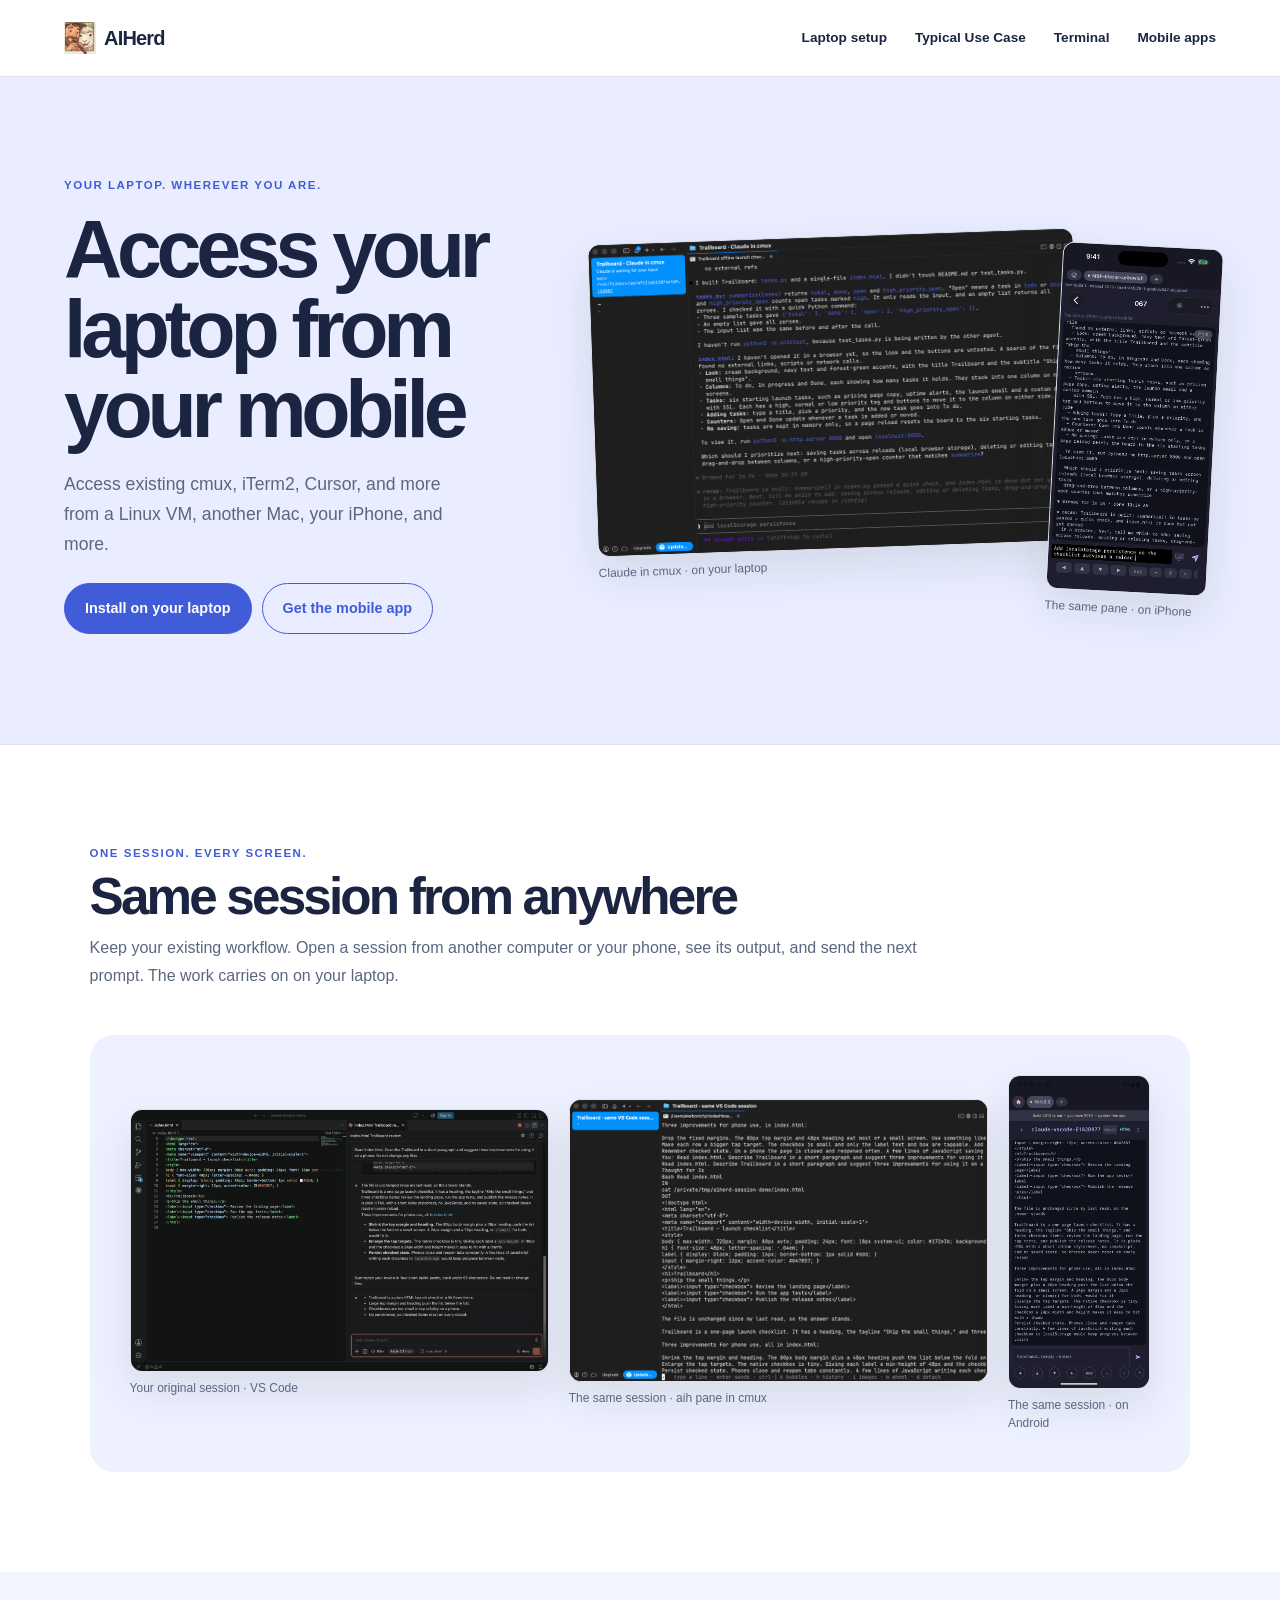
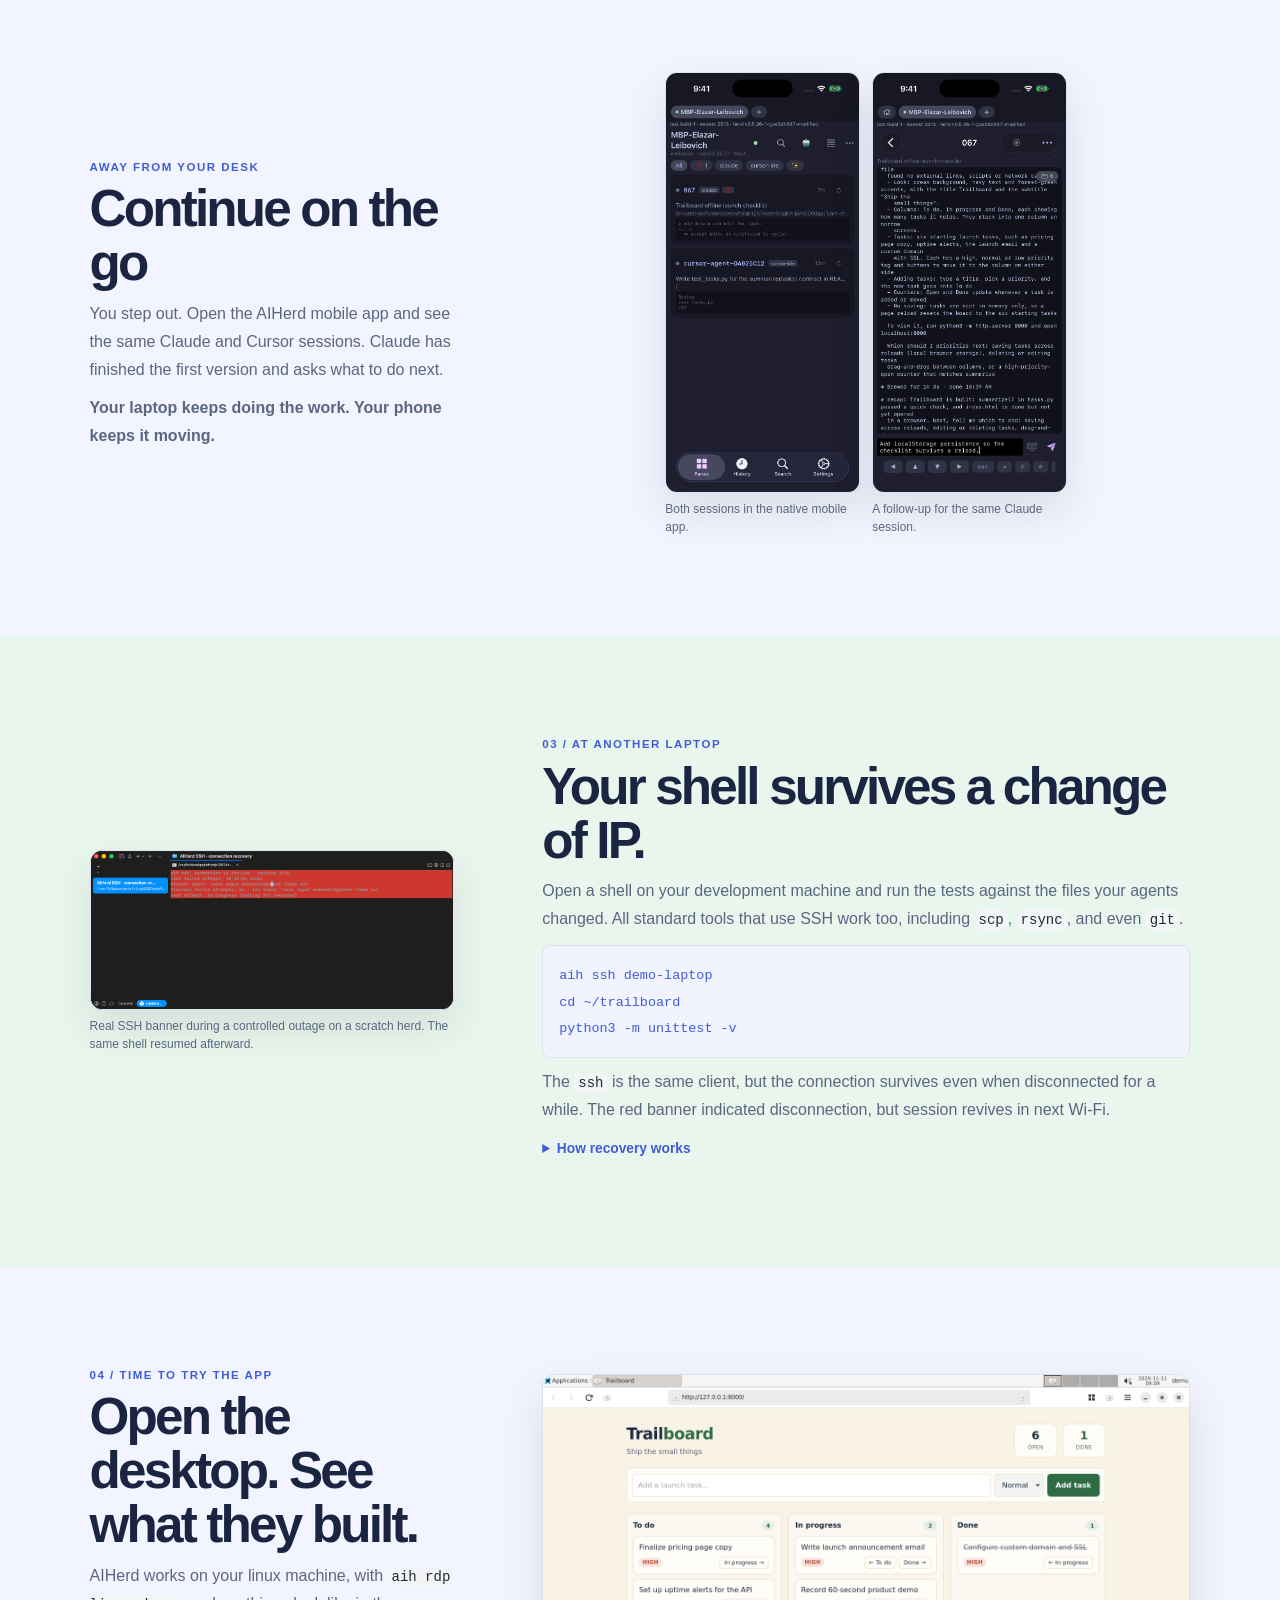
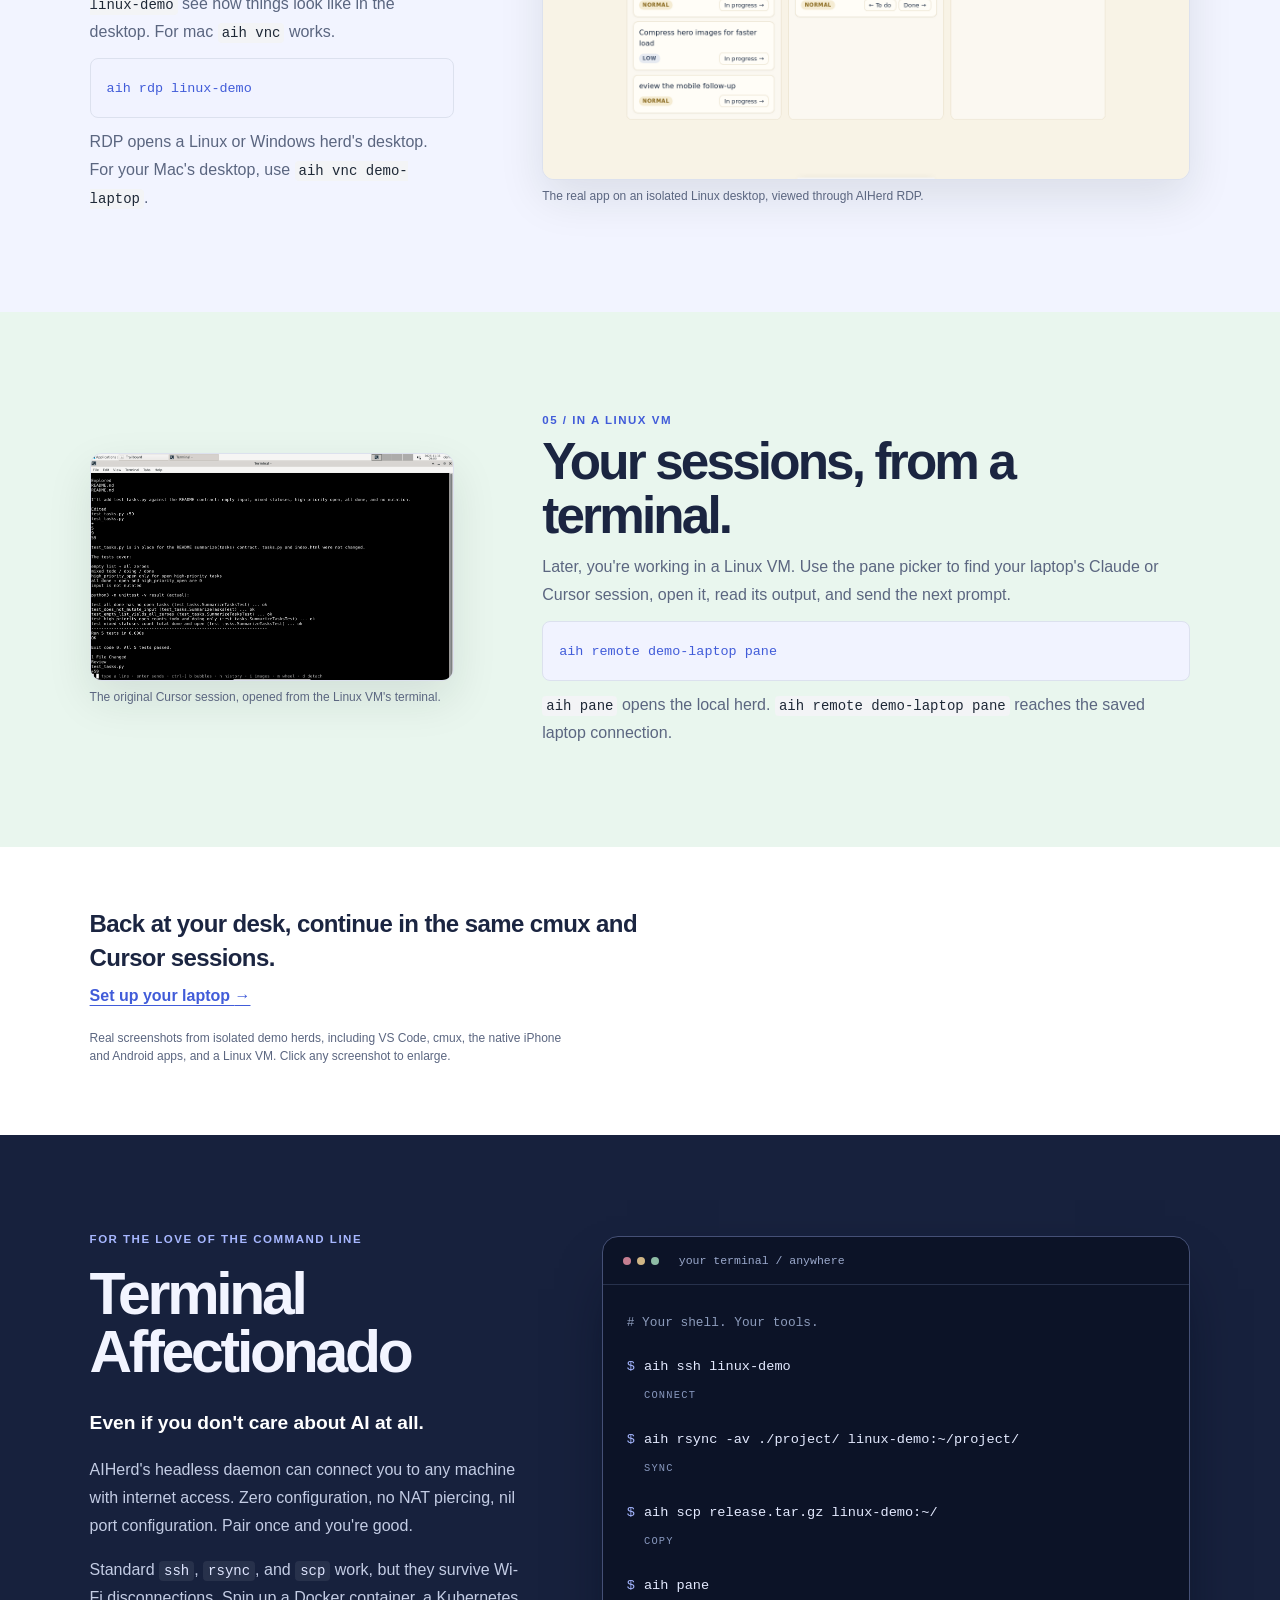
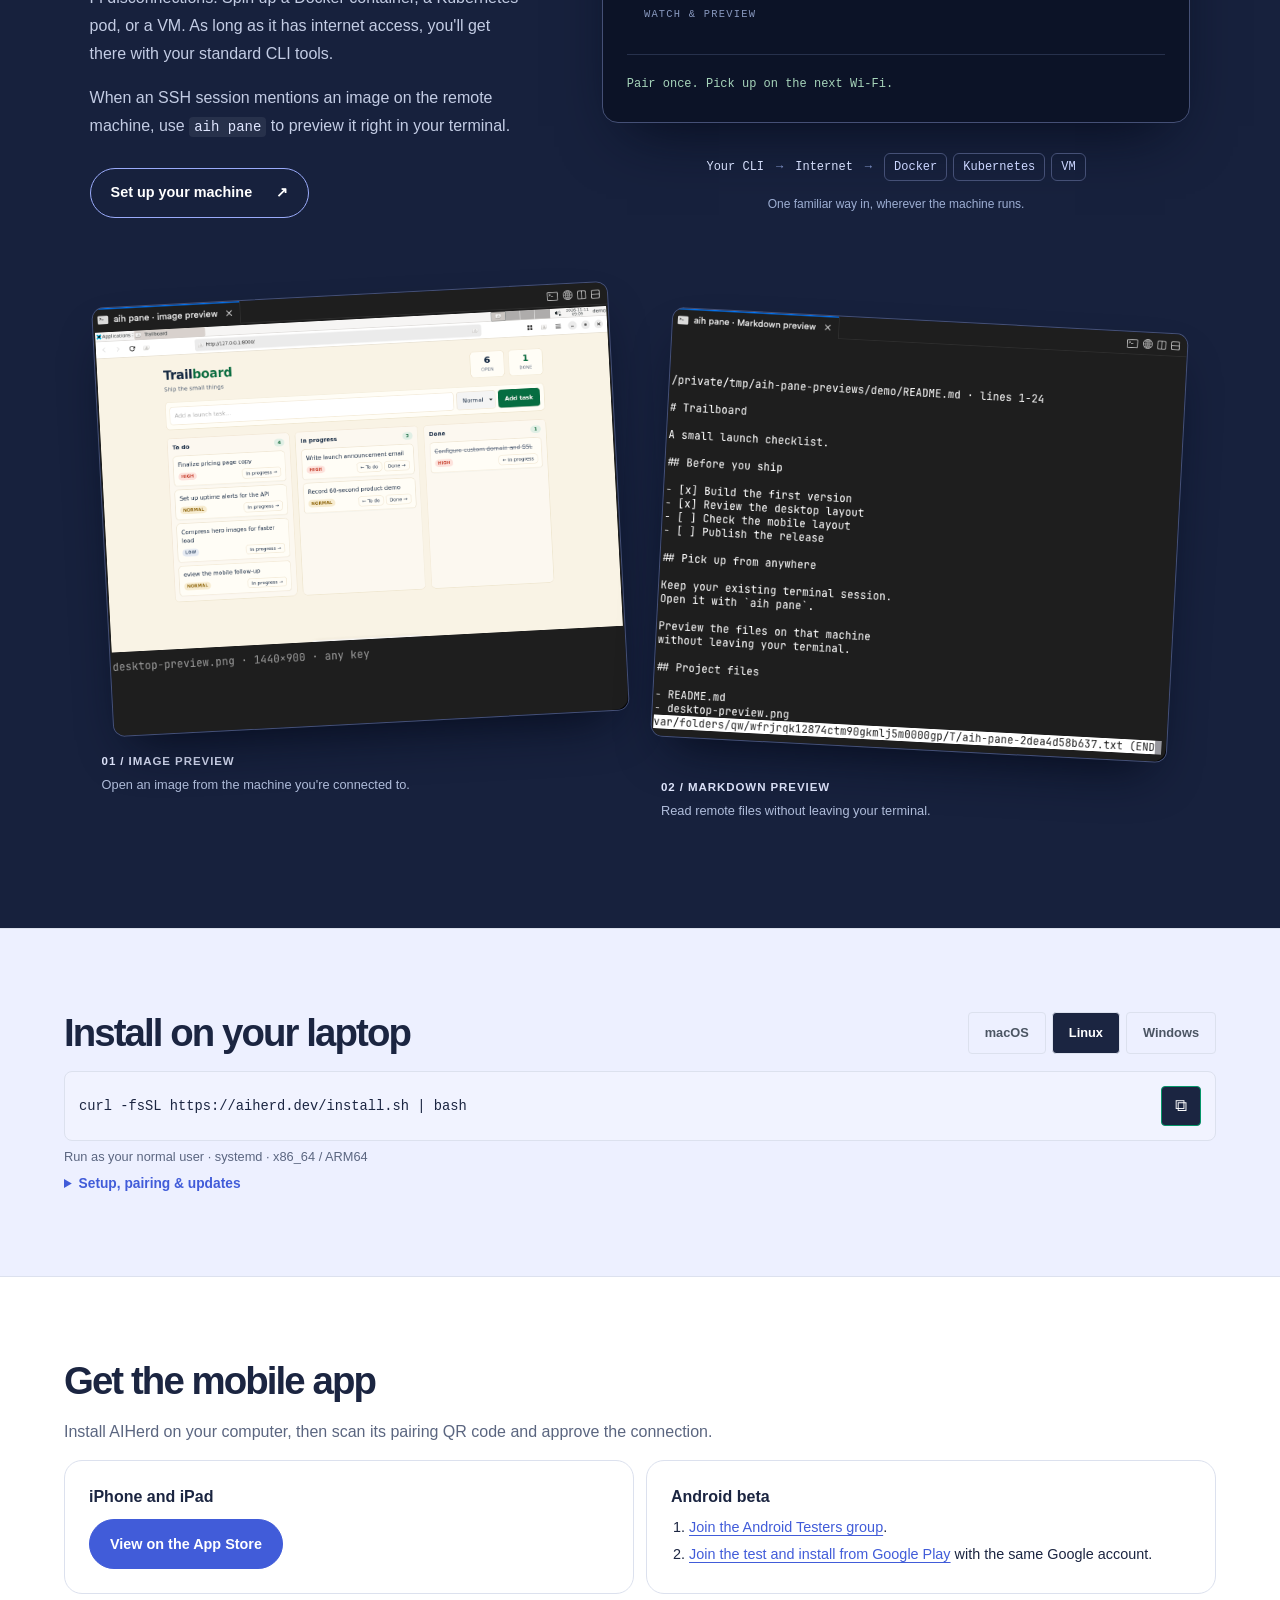
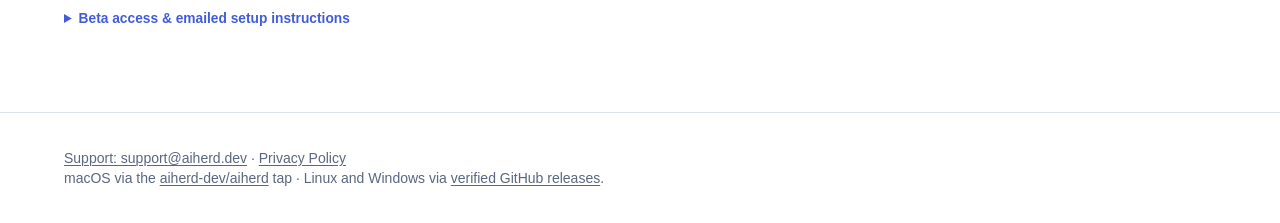
==== commit b88b8ee5: "Clarify how aih pane previews images mentioned in SSH sessions" ====
--- a/index.html
+++ b/index.html
@@ -162,7 +162,7 @@
       <p class="terminal-lead">Even if you don't care about AI at all.</p>
       <p>AIHerd's headless daemon can connect you to any machine with internet access. Zero configuration, no NAT piercing, nil port configuration. Pair once and you're good.</p>
       <p>Standard <code>ssh</code>, <code>rsync</code>, and <code>scp</code> work, but they survive Wi-Fi disconnections. Spin up a Docker container, a Kubernetes pod, or a VM. As long as it has internet access, you'll get there with your standard CLI tools.</p>
-      <p>With <code>aih pane</code>, watch existing SSH sessions and preview remote images and files, right in your terminal.</p>
+      <p>When an SSH session mentions an image on the remote machine, use <code>aih pane</code> to preview it right in your terminal.</p>
       <a href="#install" class="terminal-action">Set up your machine <span aria-hidden="true">↗</span></a>
     </div>
     <div class="terminal-demo">
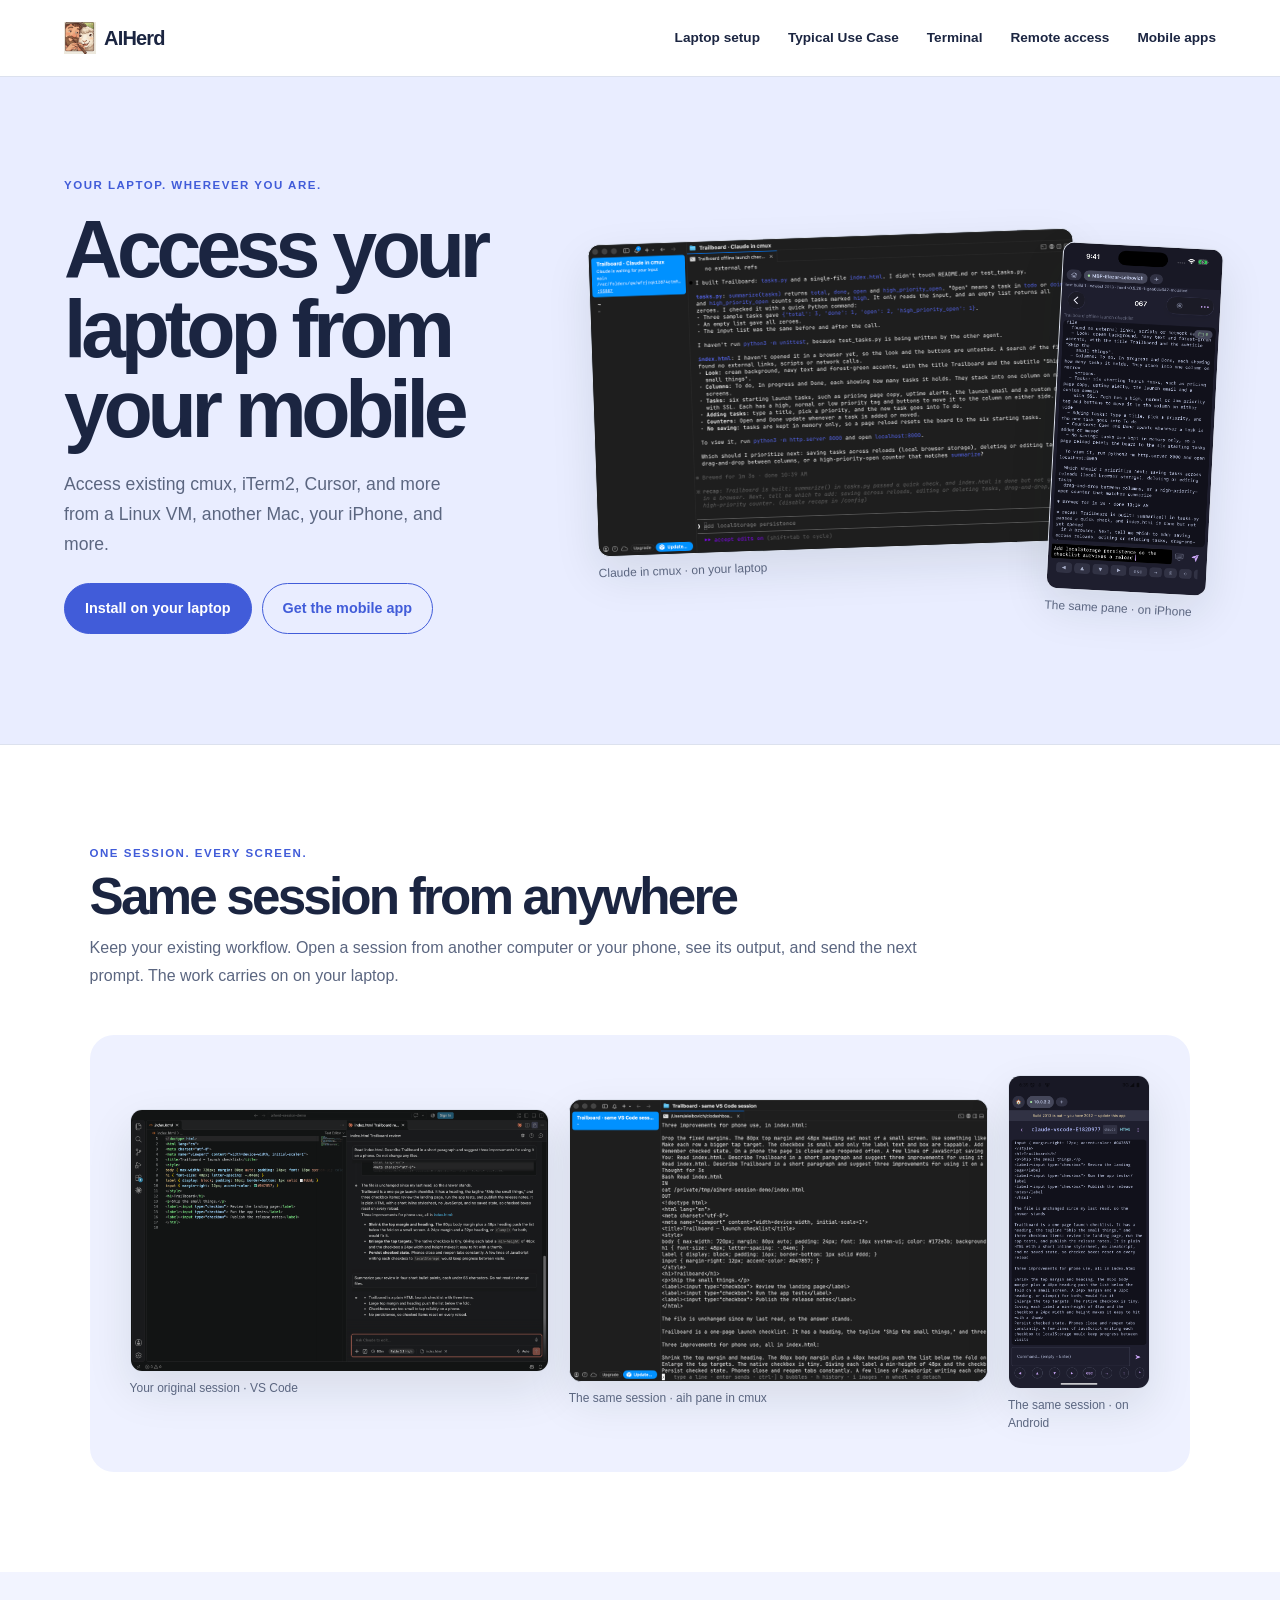
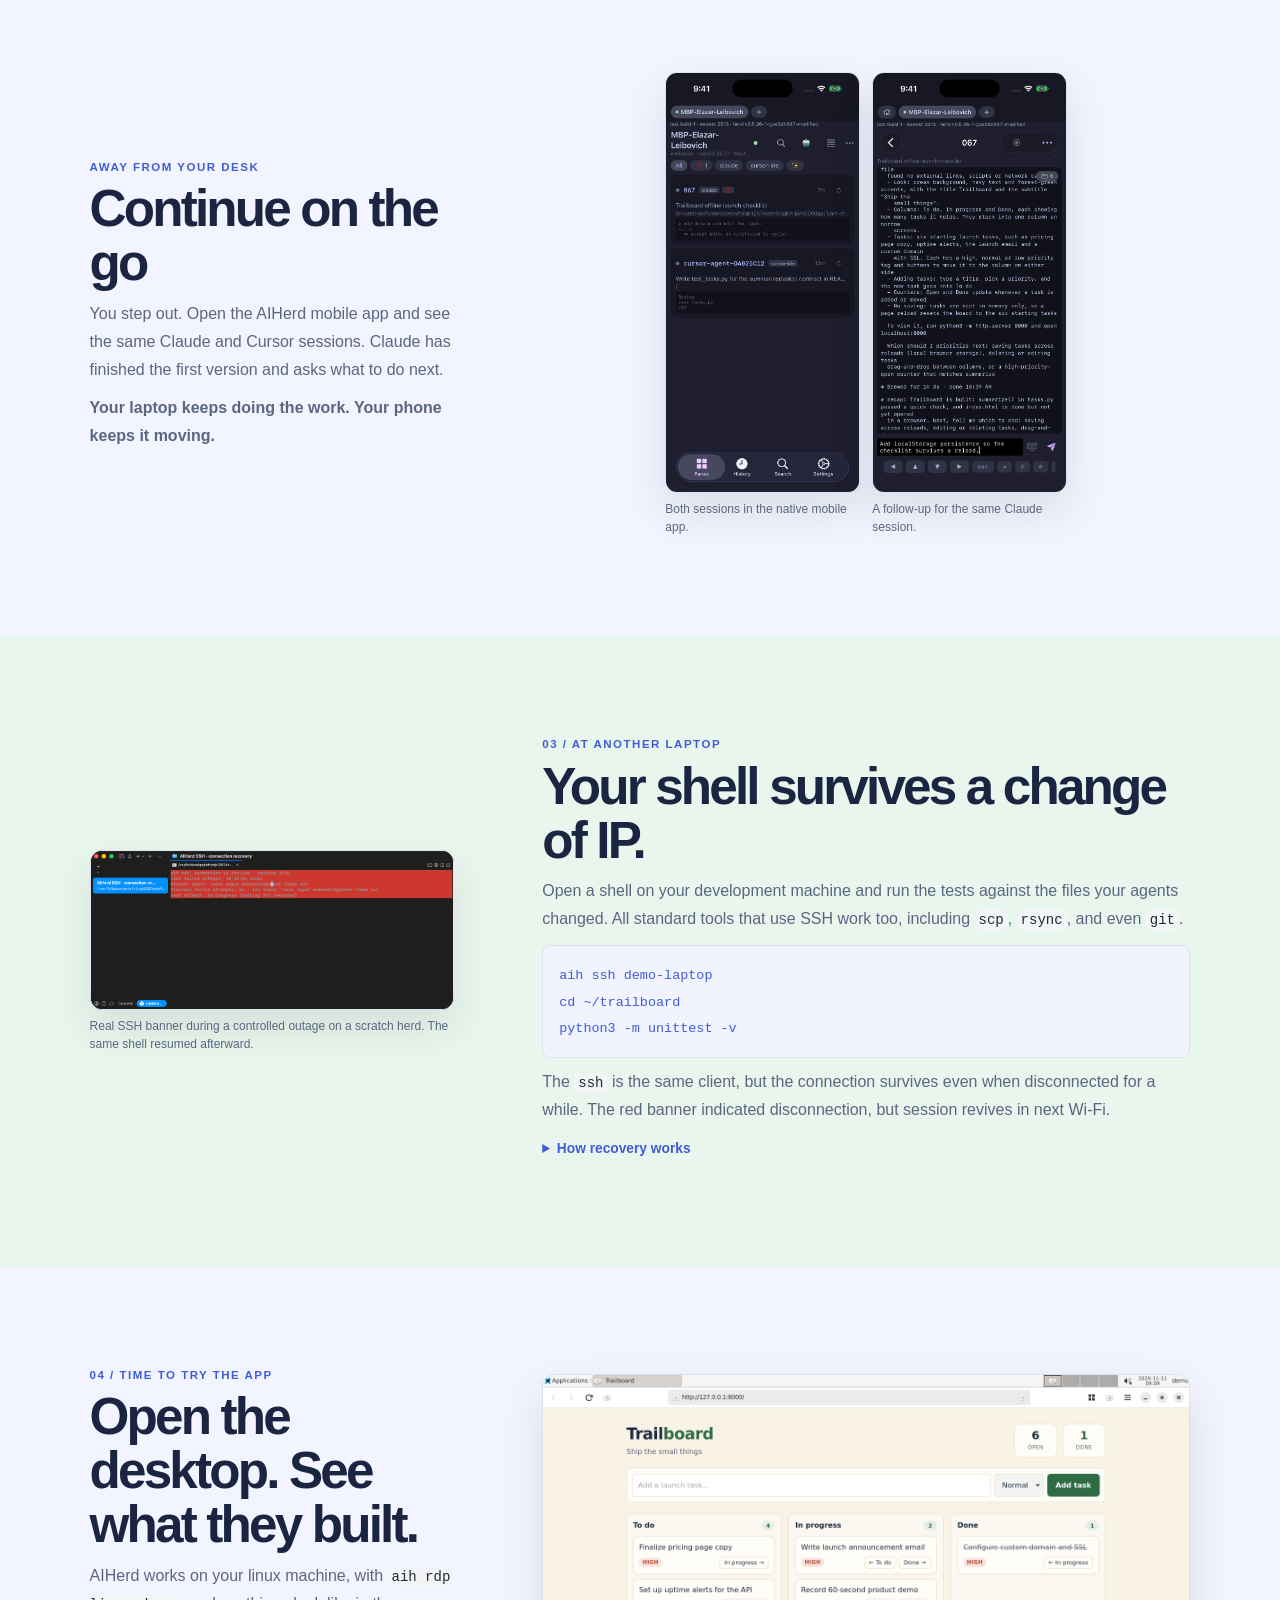
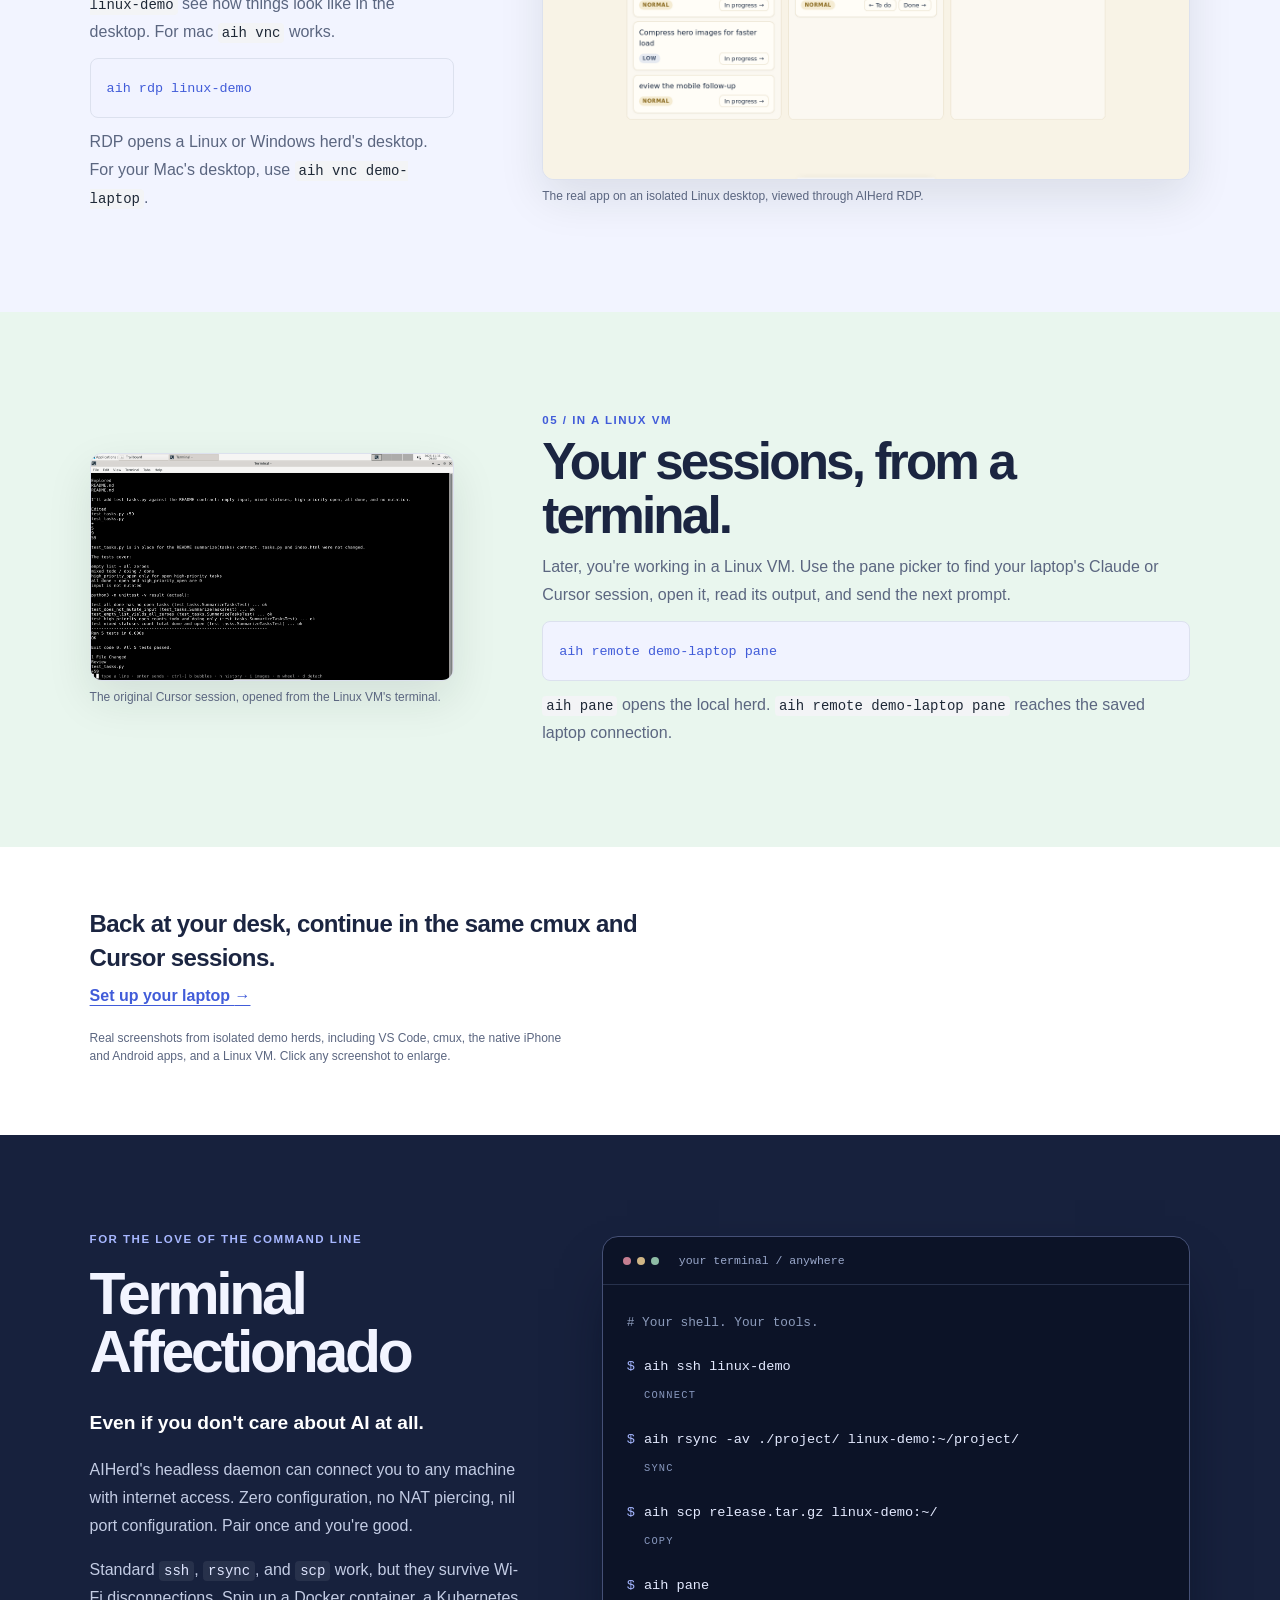
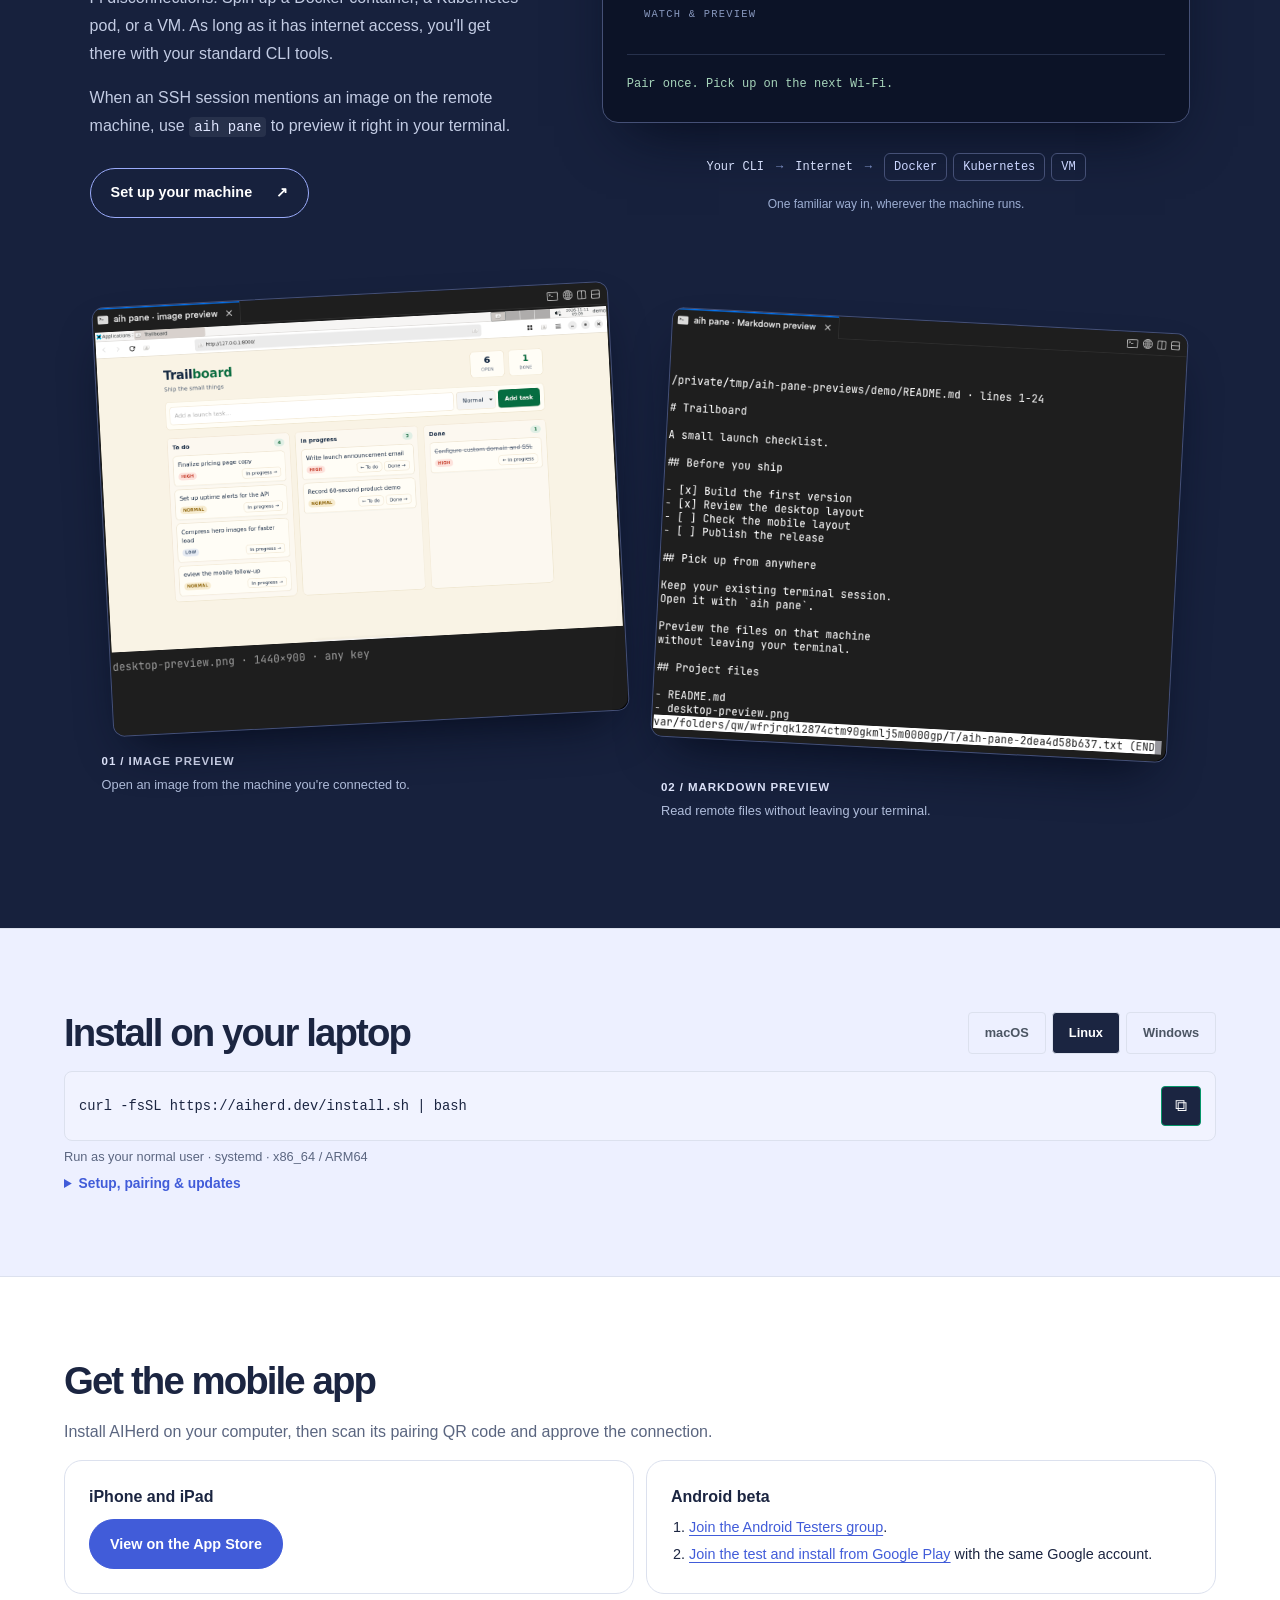
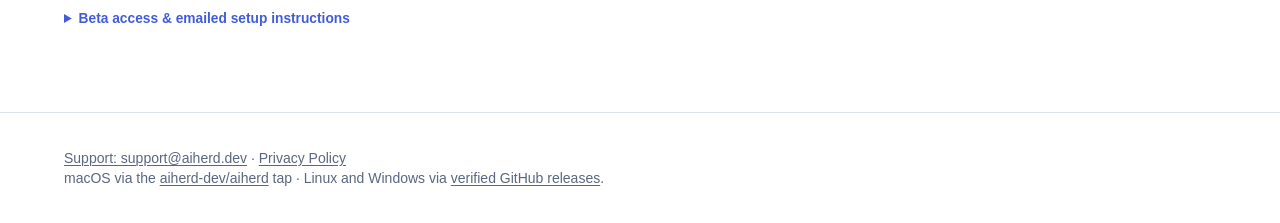
==== commit 2788fc7f: "Add remote access videos and Cyberduck listener guide" ====
--- a/index.html
+++ b/index.html
@@ -24,6 +24,7 @@
       <a href="#install">Laptop setup</a>
       <a href="#story">Typical Use Case</a>
       <a href="#terminal">Terminal</a>
+      <a href="/access">Remote access</a>
       <a href="#beta">Mobile apps</a>
     </div>
   </nav>
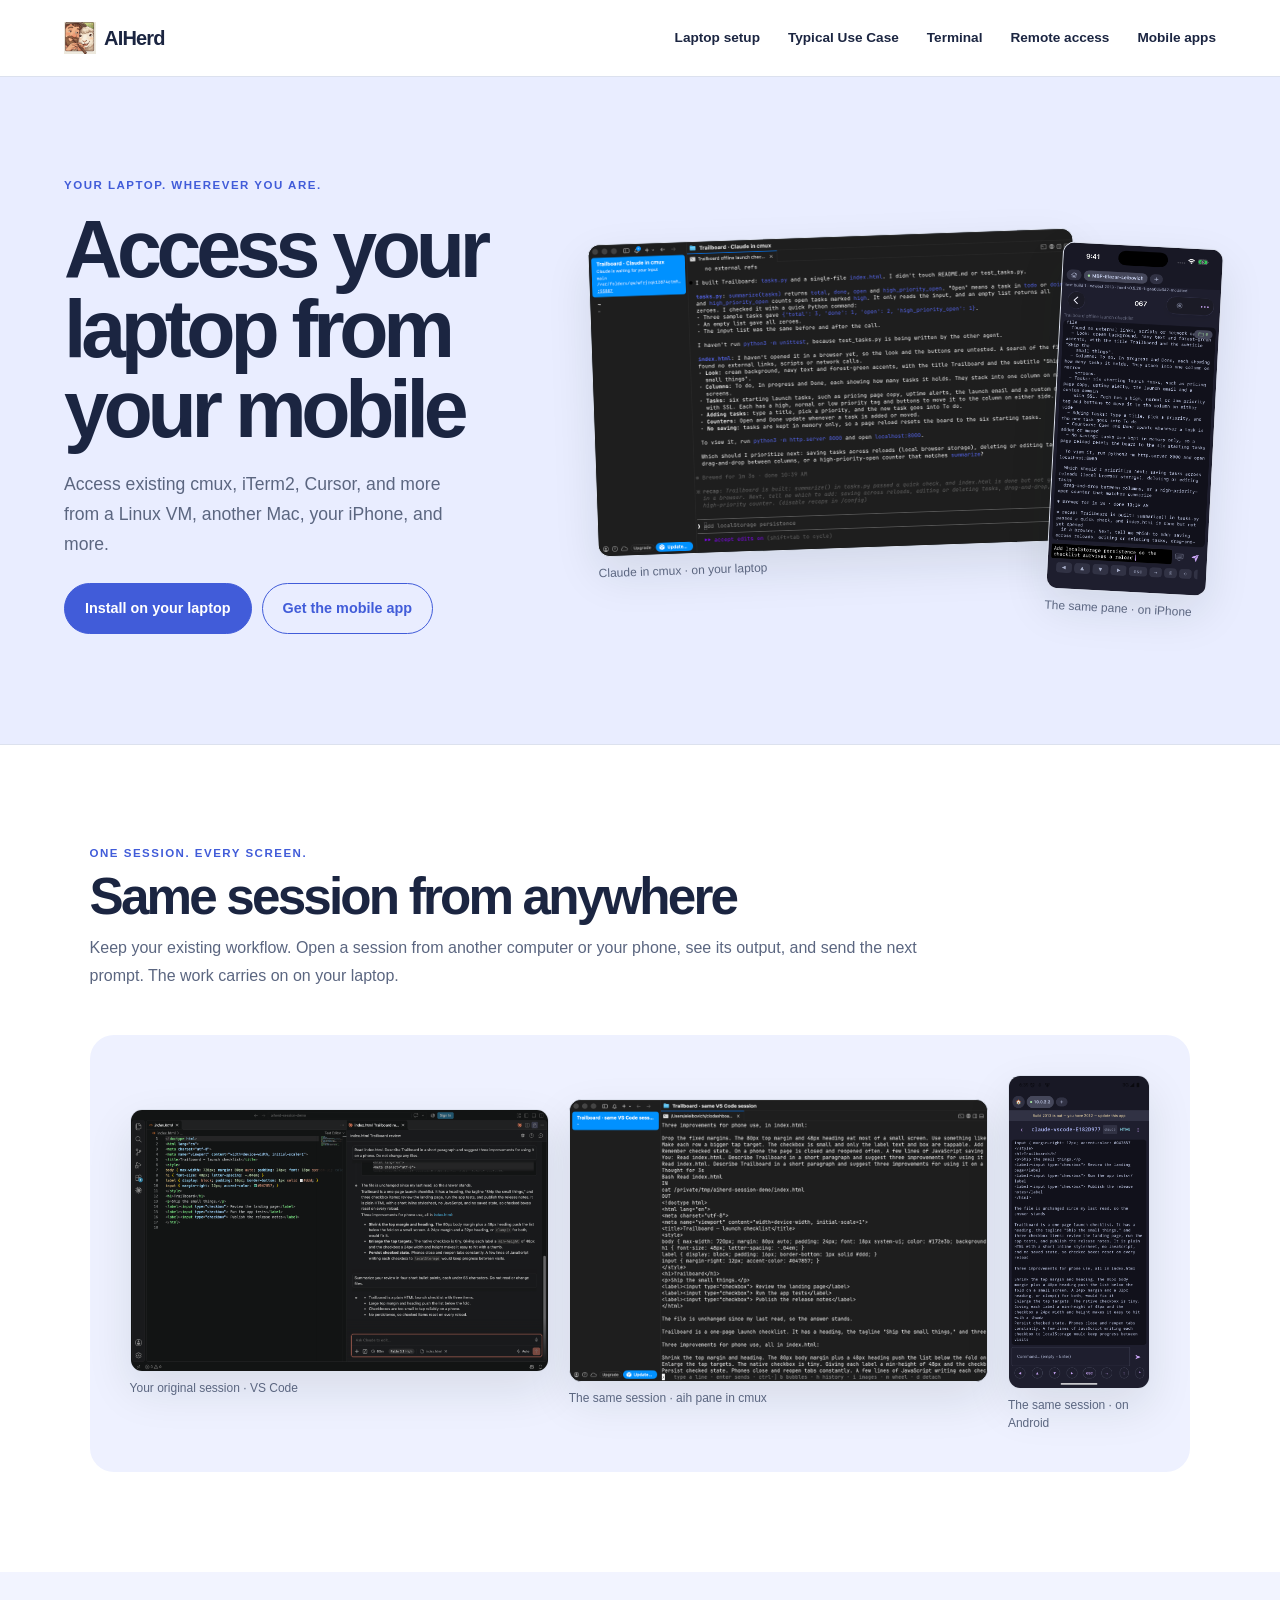
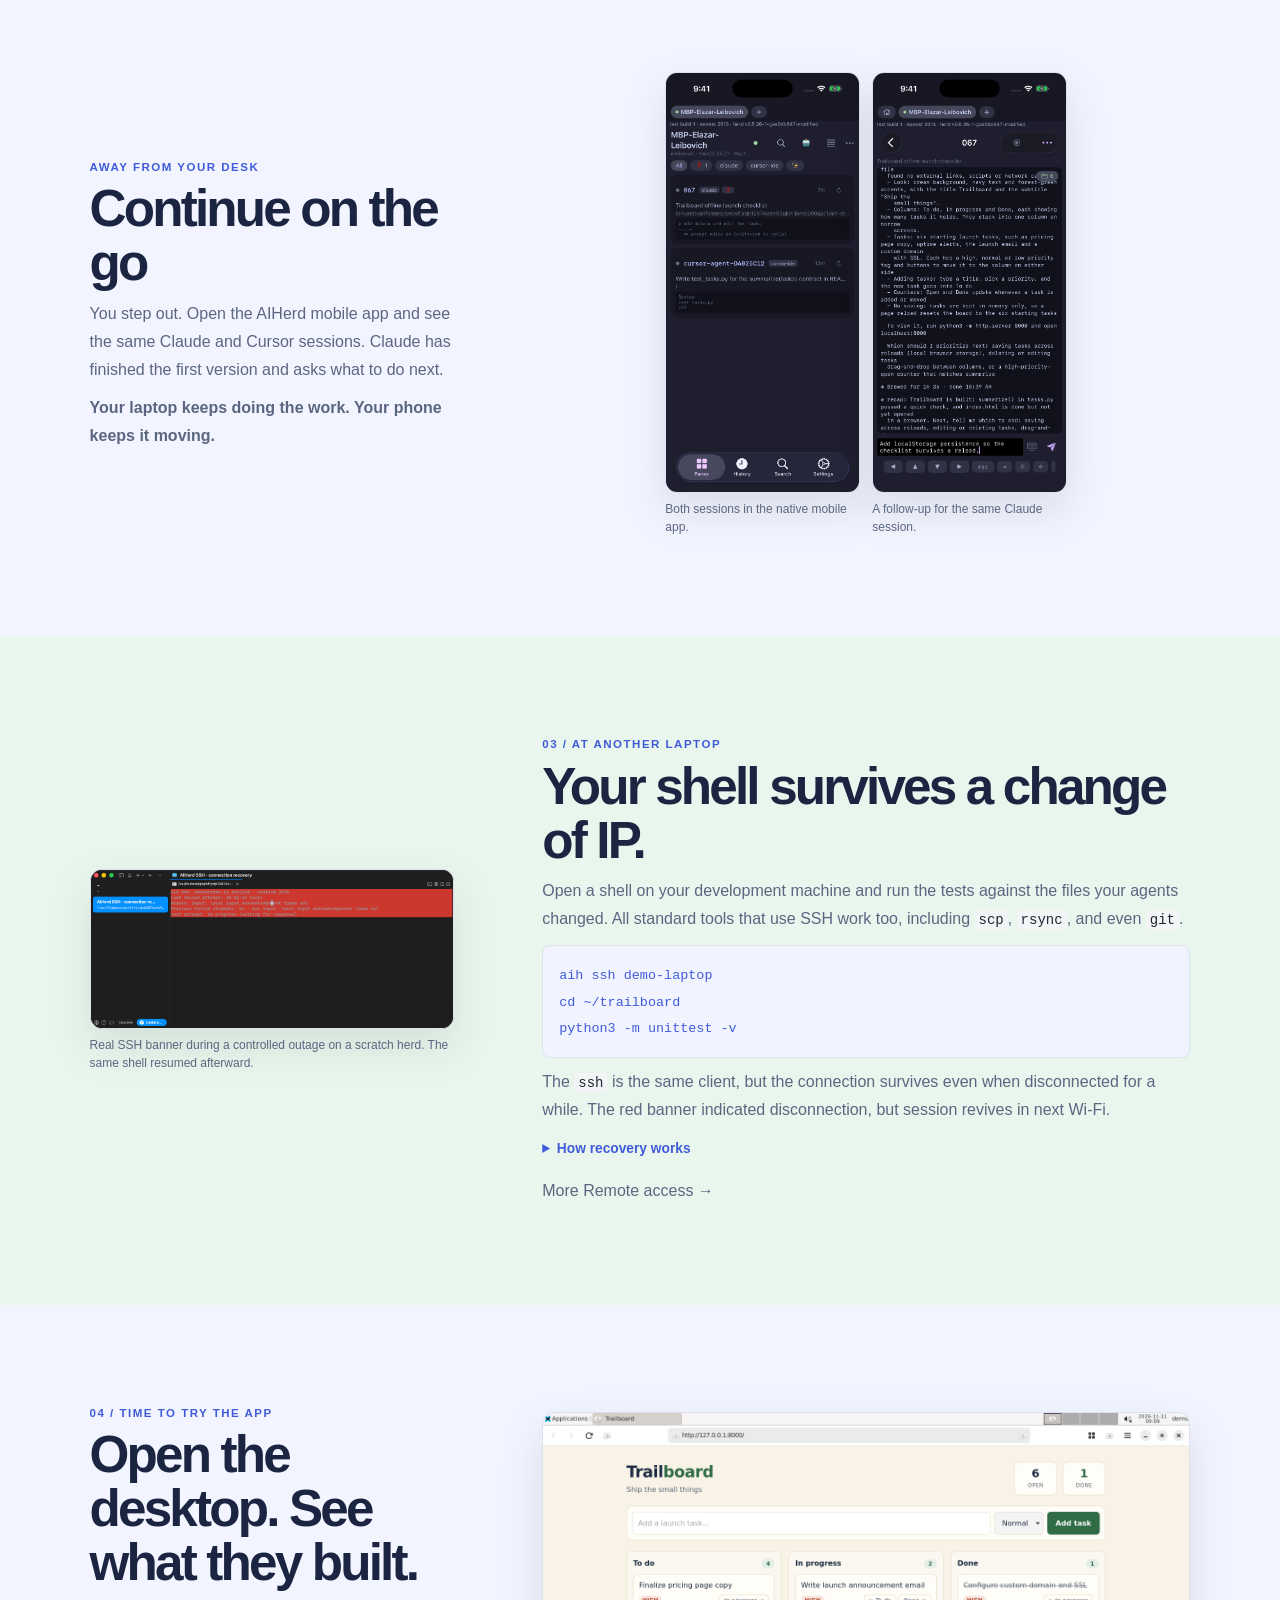
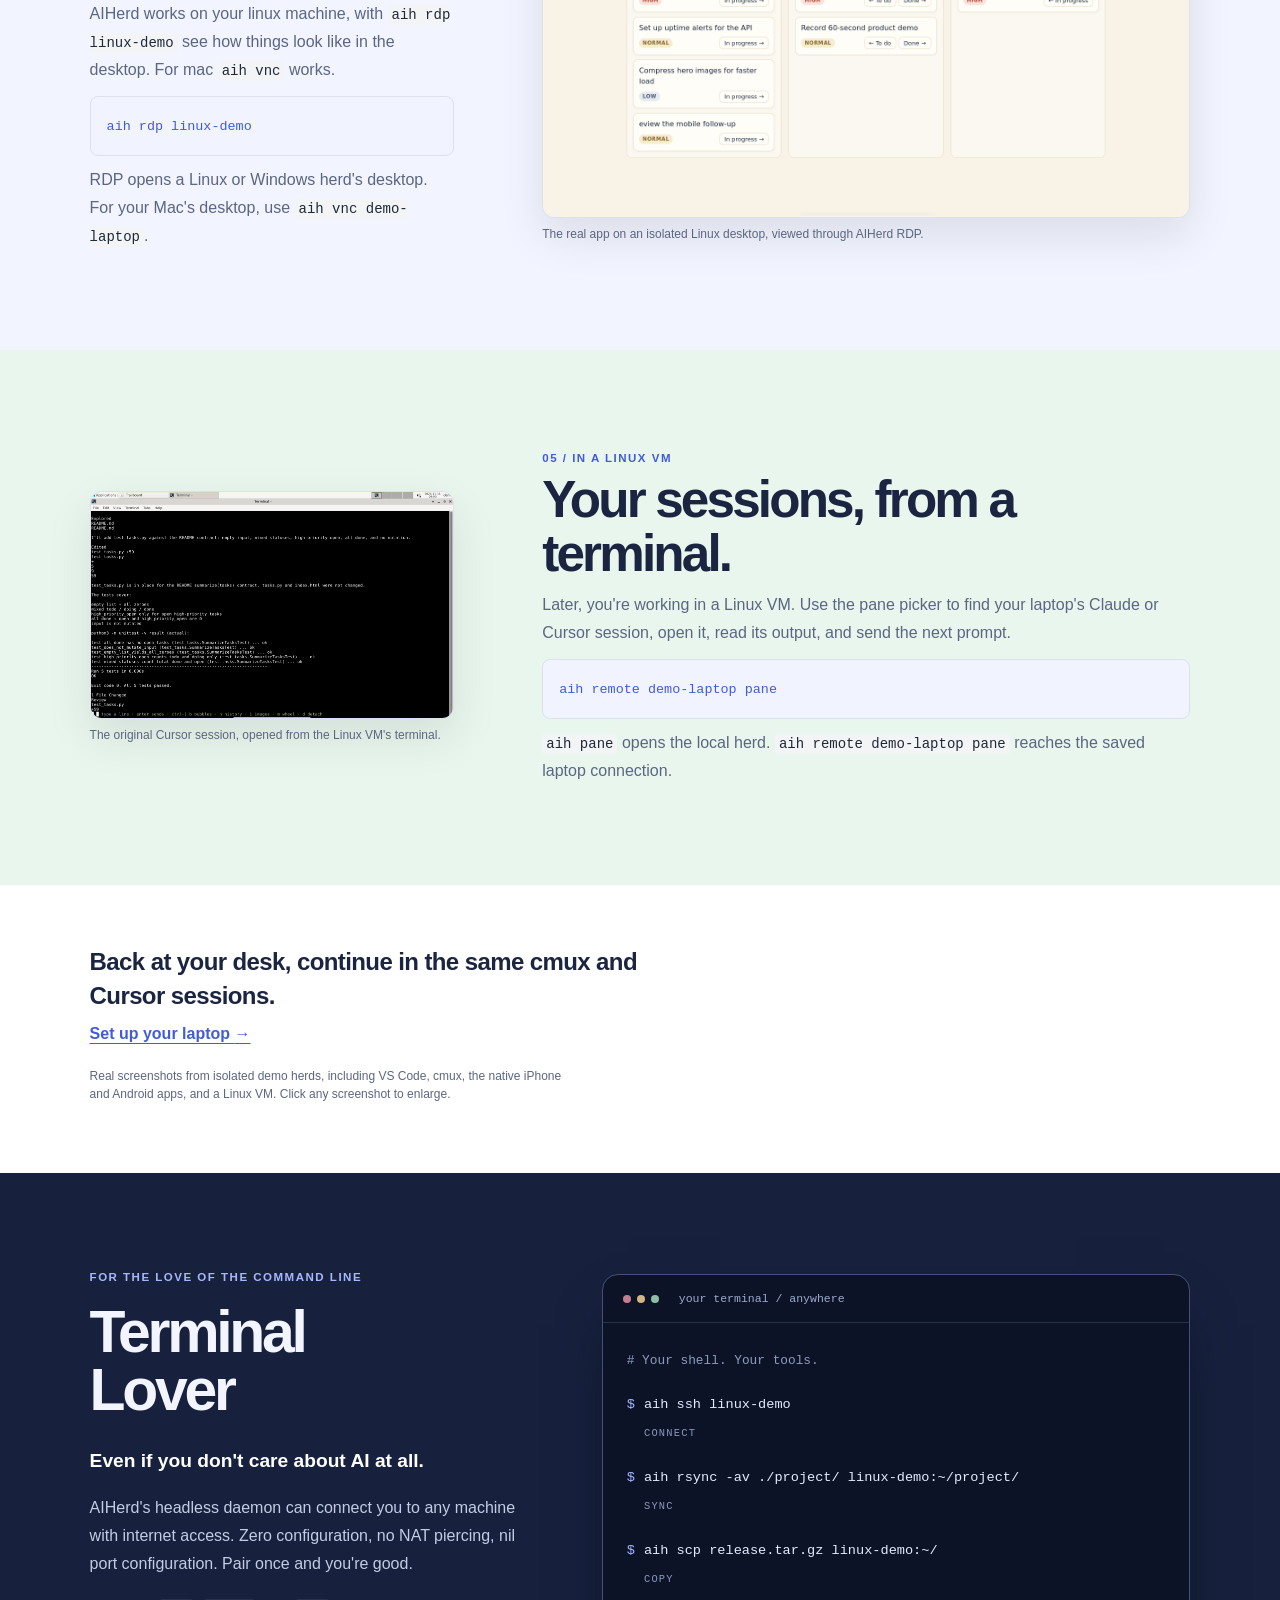
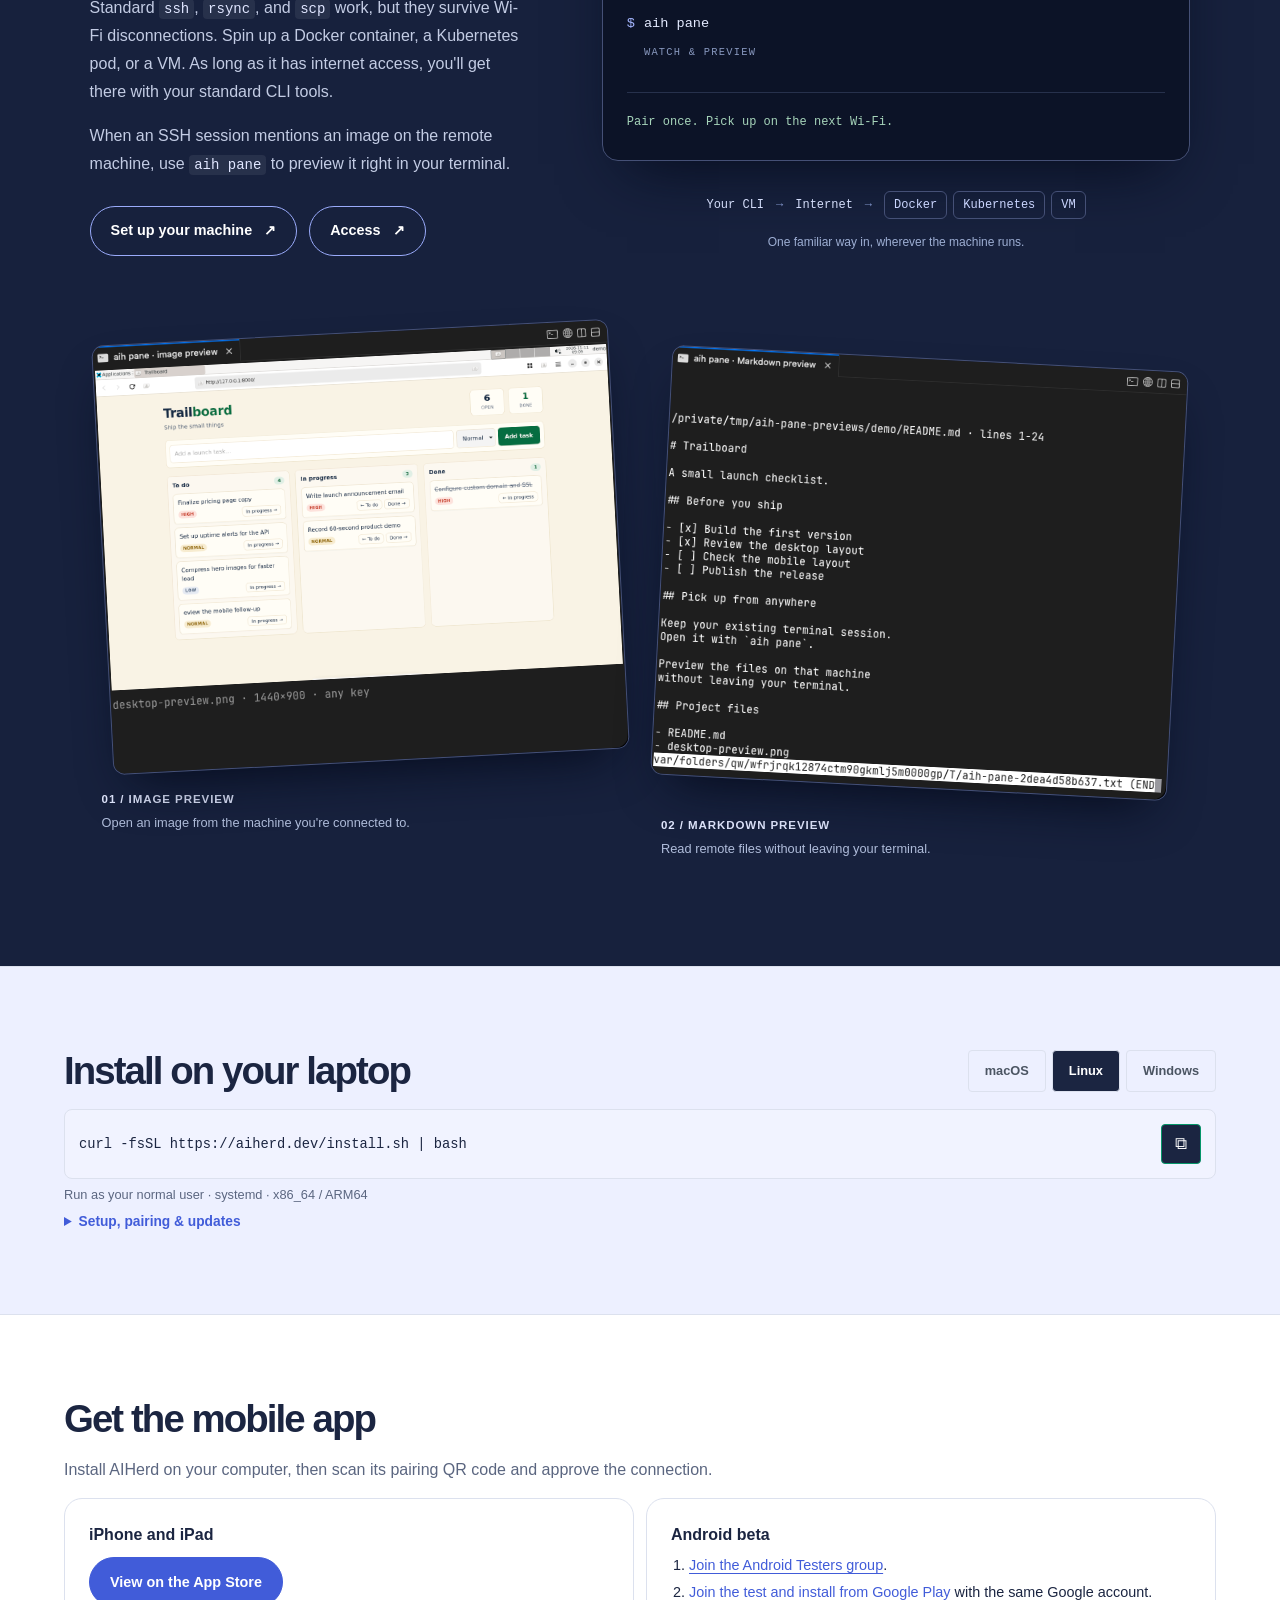
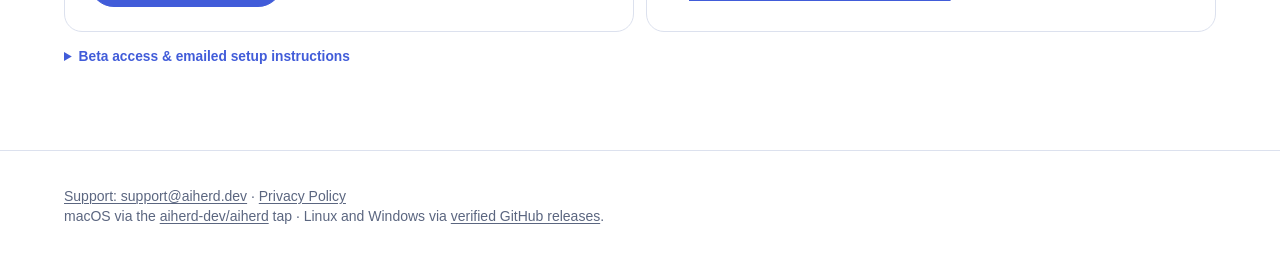
==== commit 3602bb40: "Refine remote access links and page copy" ====
--- a/index.html
+++ b/index.html
@@ -10,7 +10,7 @@
 <link rel="apple-touch-icon" href="img/icon.png">
 <link rel="stylesheet" href="css/site.css?v=56f2ff1cd1cc">
 <link rel="stylesheet" href="css/features.css?v=eba691ff10f4">
-<link rel="stylesheet" href="css/canvas.css?v=5787c39f6c49">
+<link rel="stylesheet" href="css/canvas.css?v=25e99577945a">
 </head>
 <body class="option canvas">
 
@@ -107,6 +107,7 @@
 python3 -m unittest -v</code></pre>
         <p>The <code>ssh</code> is the same client, but the connection survives even when disconnected for a while. The red banner indicated disconnection, but session revives in next Wi-Fi.</p>
         <details class="story-extra"><summary>How recovery works</summary><p>The remote herd must keep running. The CLI reconnects to it and resumes the existing SSH session, without requiring a fixed client IP.</p></details>
+        <p><a href="/access">More Remote access <span aria-hidden="true">→</span></a></p>
       </div>
       <div class="ssh-media">
         <figure class="story-media">
@@ -159,12 +160,15 @@
   <div class="terminal-layout">
     <div class="terminal-copy">
       <p class="terminal-eyebrow">For the love of the command line</p>
-      <h2 id="terminal-heading">Terminal<br> Affectionado</h2>
+      <h2 id="terminal-heading">Terminal<br> Lover</h2>
       <p class="terminal-lead">Even if you don't care about AI at all.</p>
       <p>AIHerd's headless daemon can connect you to any machine with internet access. Zero configuration, no NAT piercing, nil port configuration. Pair once and you're good.</p>
       <p>Standard <code>ssh</code>, <code>rsync</code>, and <code>scp</code> work, but they survive Wi-Fi disconnections. Spin up a Docker container, a Kubernetes pod, or a VM. As long as it has internet access, you'll get there with your standard CLI tools.</p>
       <p>When an SSH session mentions an image on the remote machine, use <code>aih pane</code> to preview it right in your terminal.</p>
-      <a href="#install" class="terminal-action">Set up your machine <span aria-hidden="true">↗</span></a>
+      <div class="terminal-actions">
+        <a href="#install" class="terminal-action">Set up your machine <span aria-hidden="true">↗</span></a>
+        <a href="/access" class="terminal-action">Access <span aria-hidden="true">↗</span></a>
+      </div>
     </div>
     <div class="terminal-demo">
       <div class="terminal-window" aria-label="CLI command examples">
--- a/css/canvas.css
+++ b/css/canvas.css
@@ -78,6 +78,8 @@
 .terminal-copy code { color:#e0e6ff; background:#ffffff12; border-radius:4px; padding:2px 5px; }
 .canvas .terminal-action { display:inline-flex; align-items:center; gap:24px; margin-top:28px; padding:13px 20px; border:1px solid #9aabfb; border-radius:999px; color:#fff; font-size:.9rem; font-weight:600; }
 .canvas .terminal-action:hover { background:#ffffff12; }
+.terminal-actions { display:flex; flex-wrap:wrap; align-items:center; gap:12px; margin-top:28px; }
+.canvas .terminal-actions .terminal-action { margin-top:0; gap:12px; }
 .terminal-action:focus-visible { outline:3px solid #b9c5ff; outline-offset:4px; }
 .terminal-demo { min-width:0; }
 .terminal-window { background:#0c1327; border:1px solid #455076; border-radius:16px; overflow:hidden; box-shadow:0 28px 60px -25px #050b1c; }
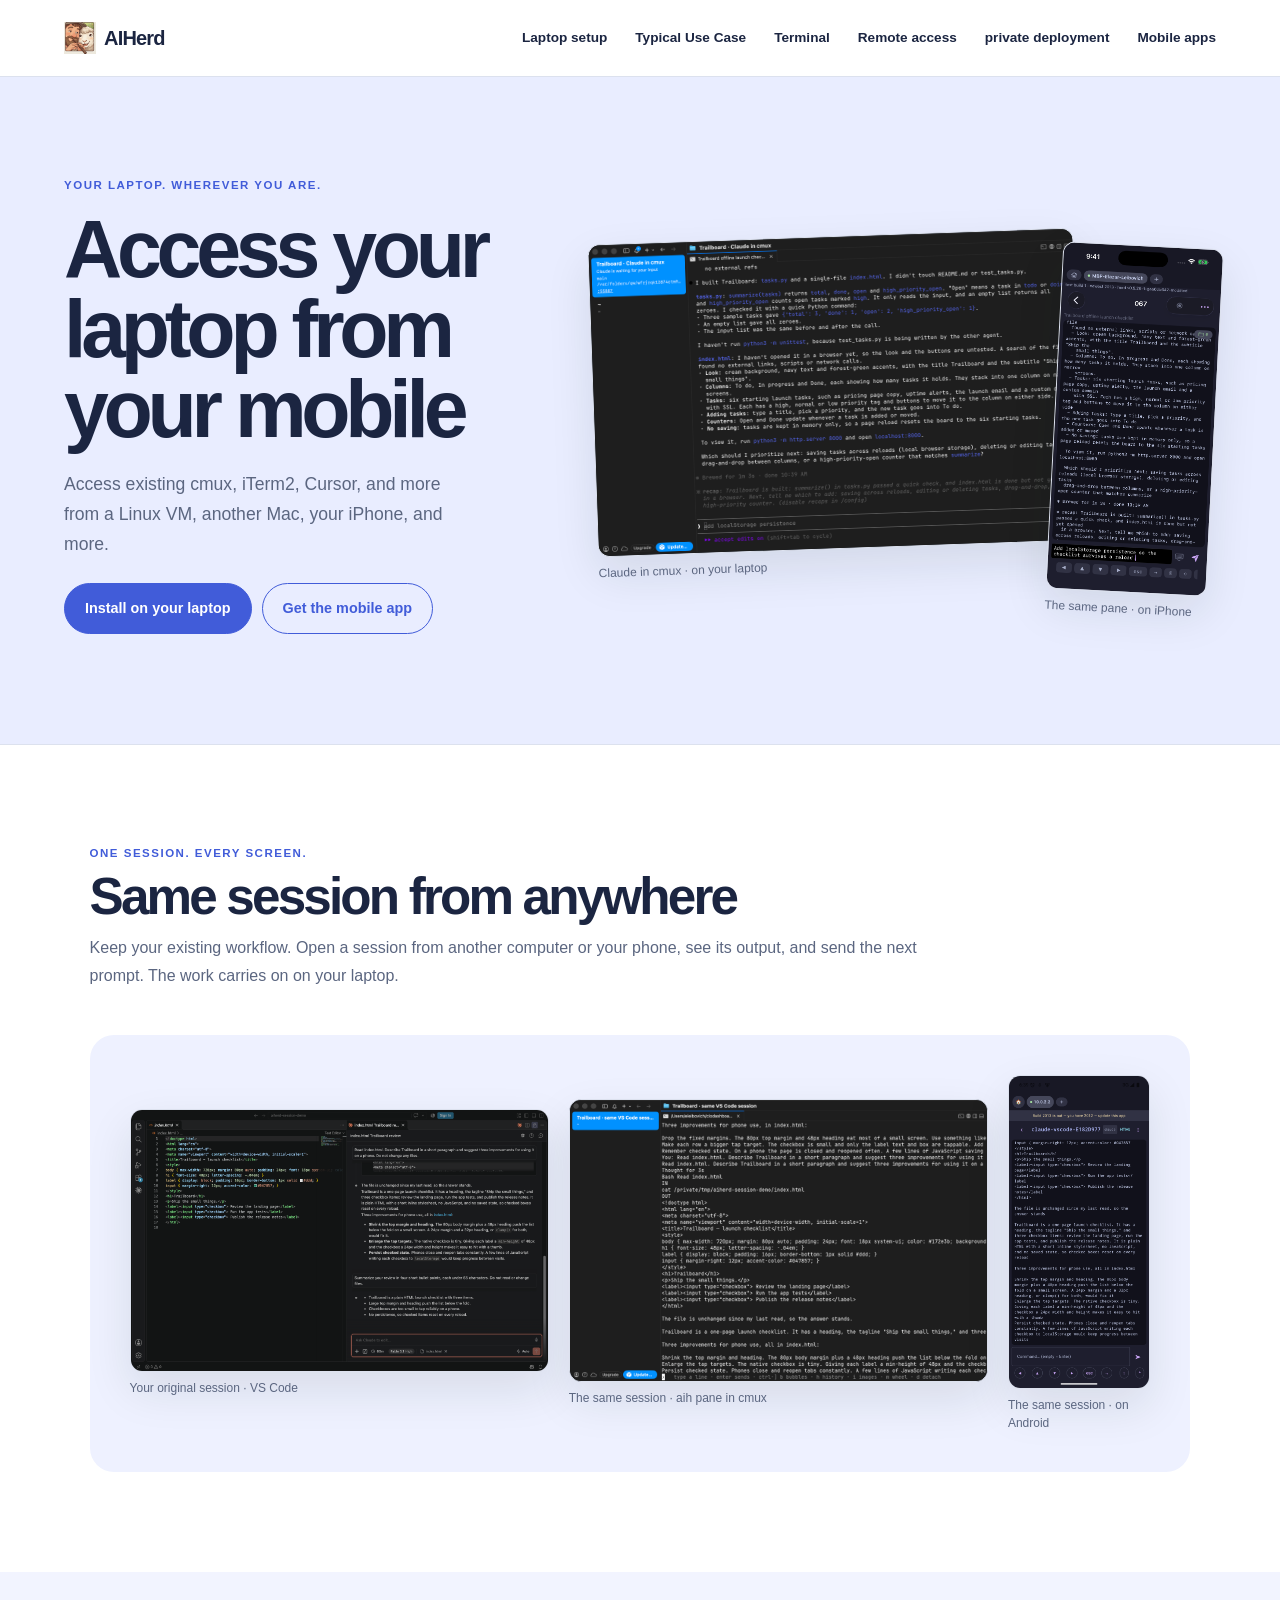
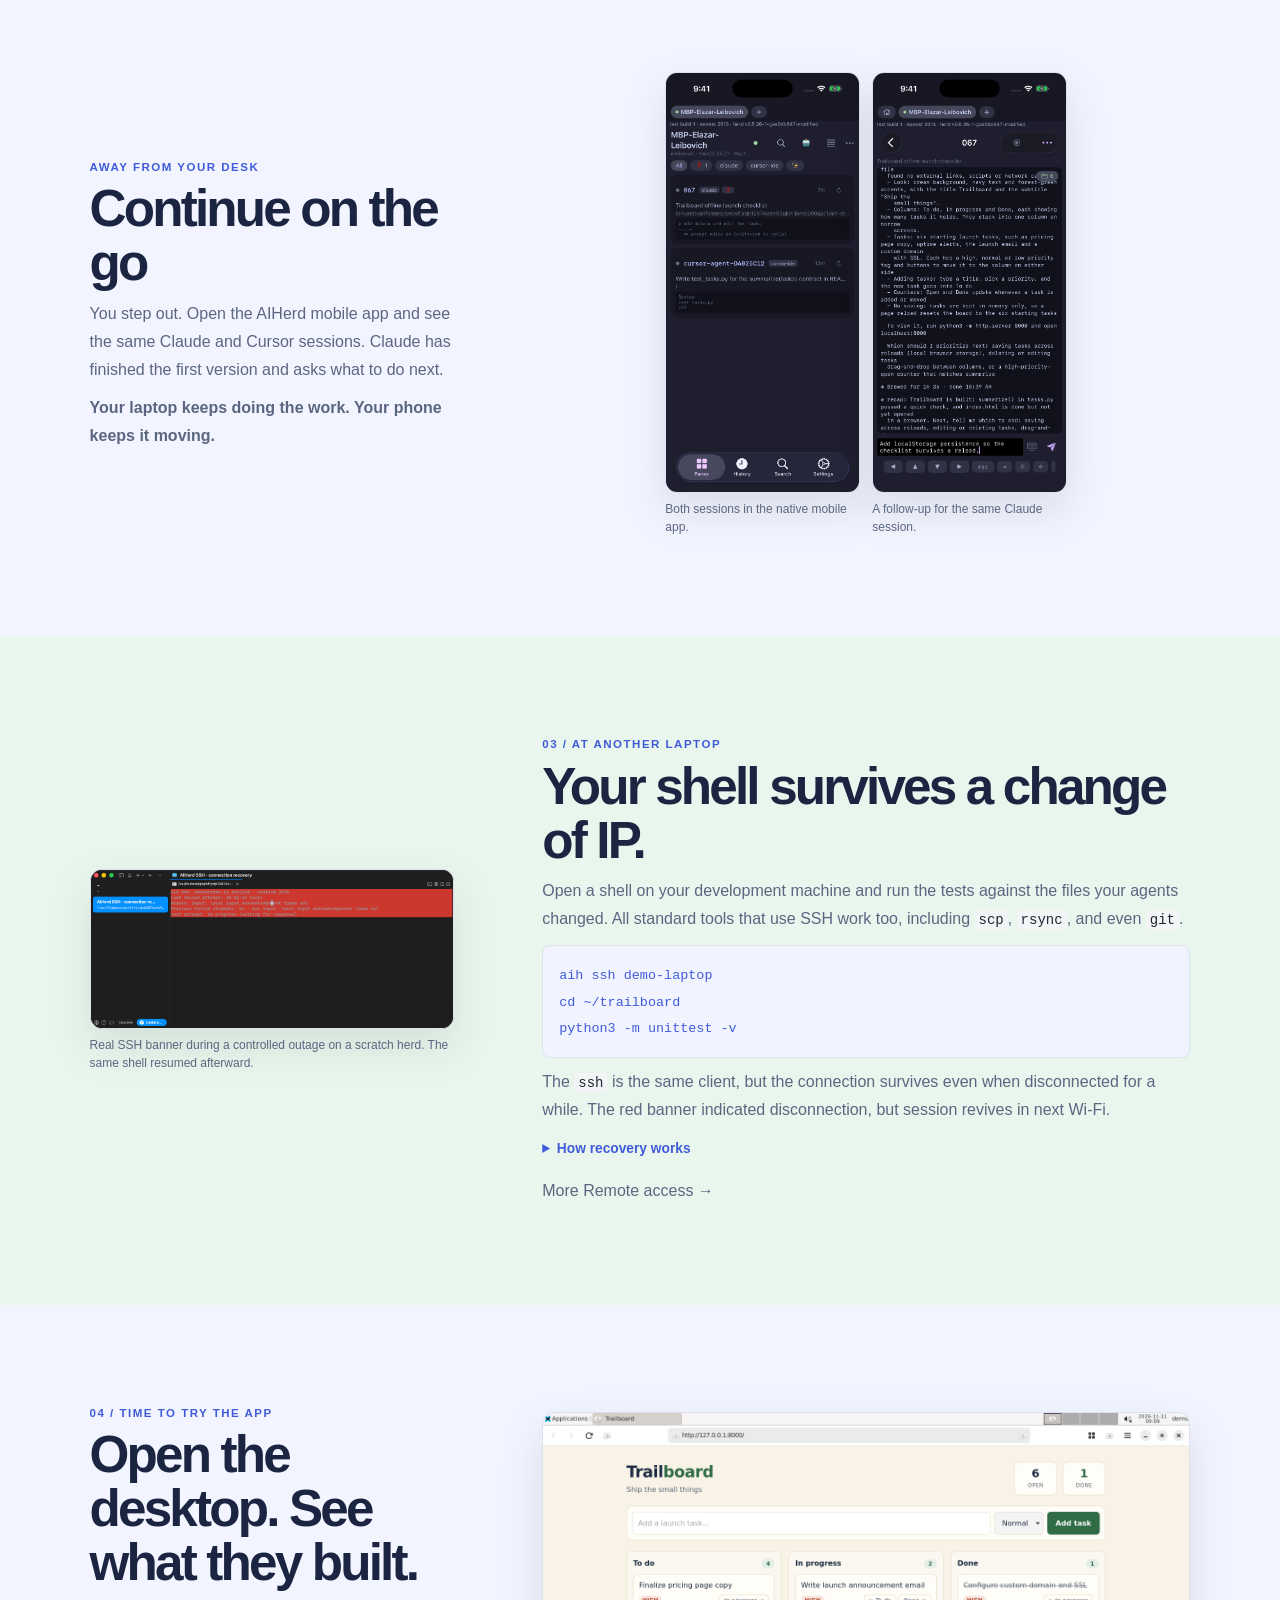
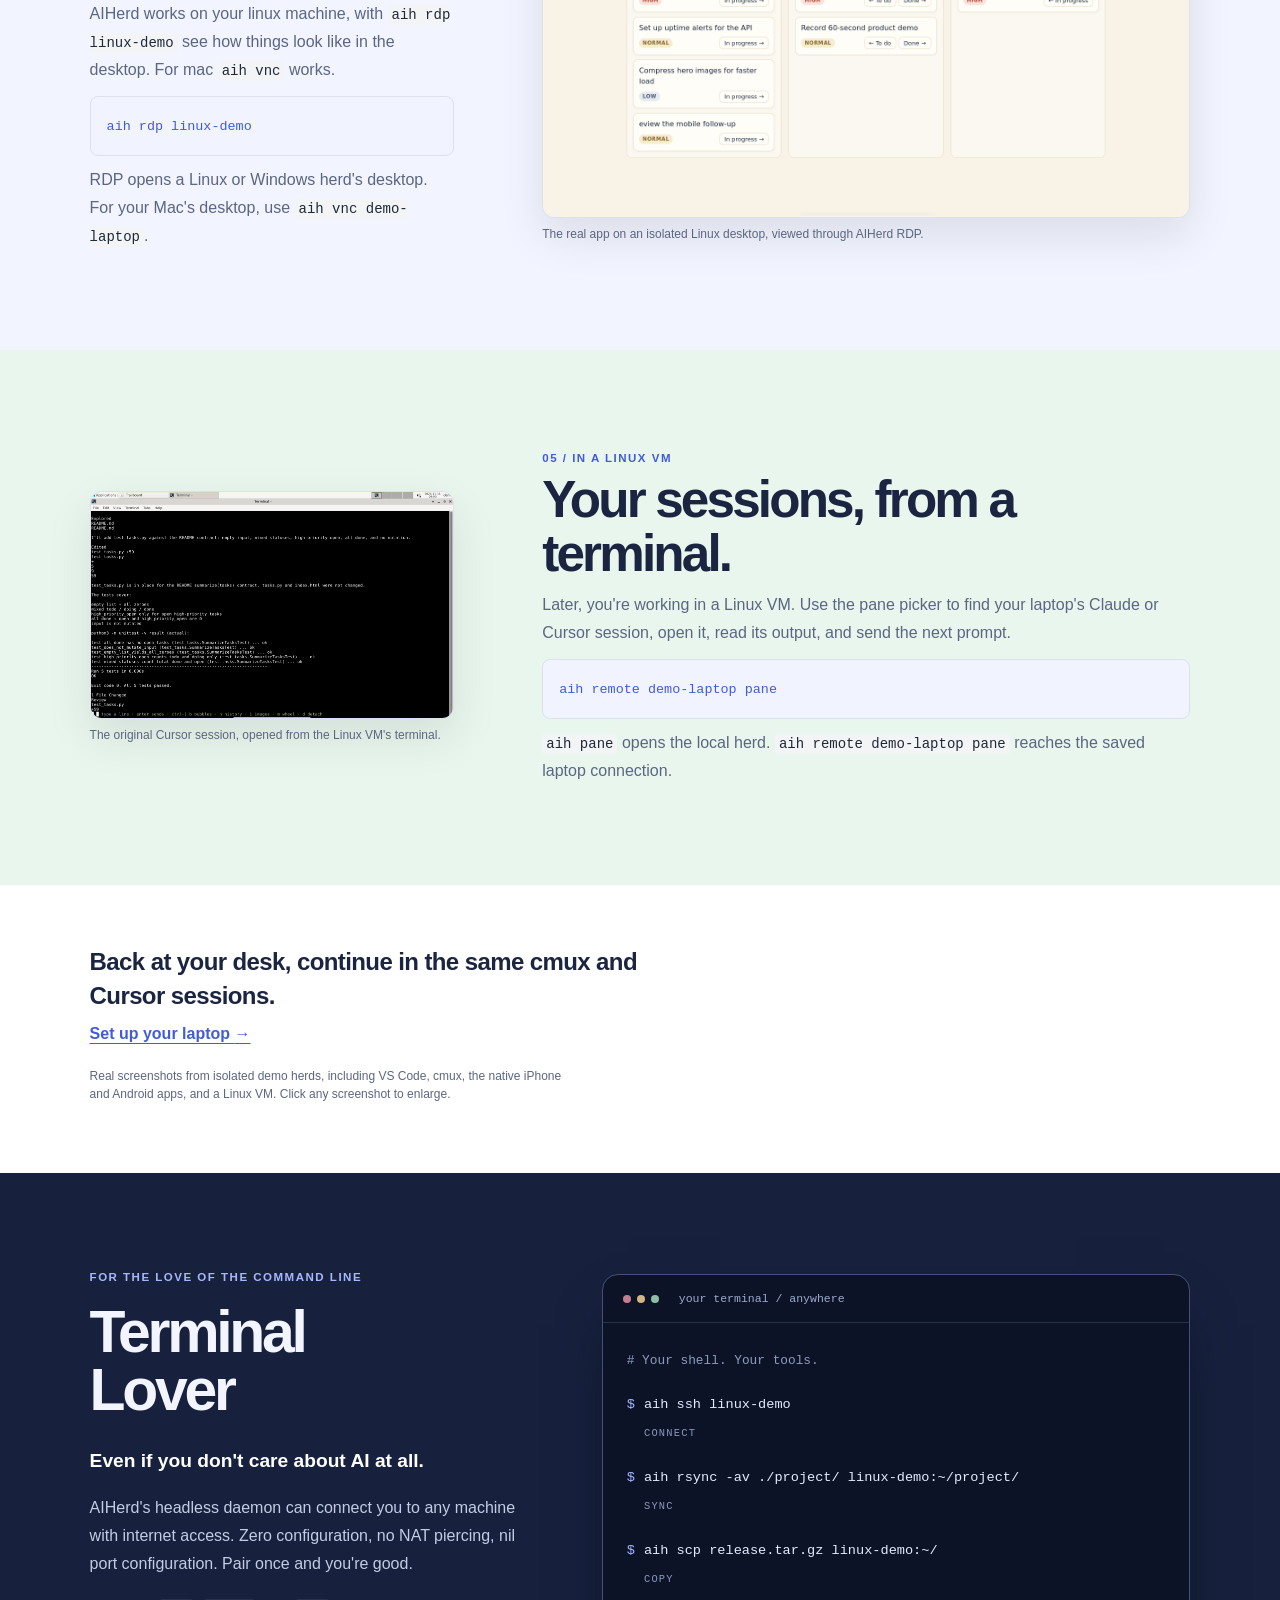
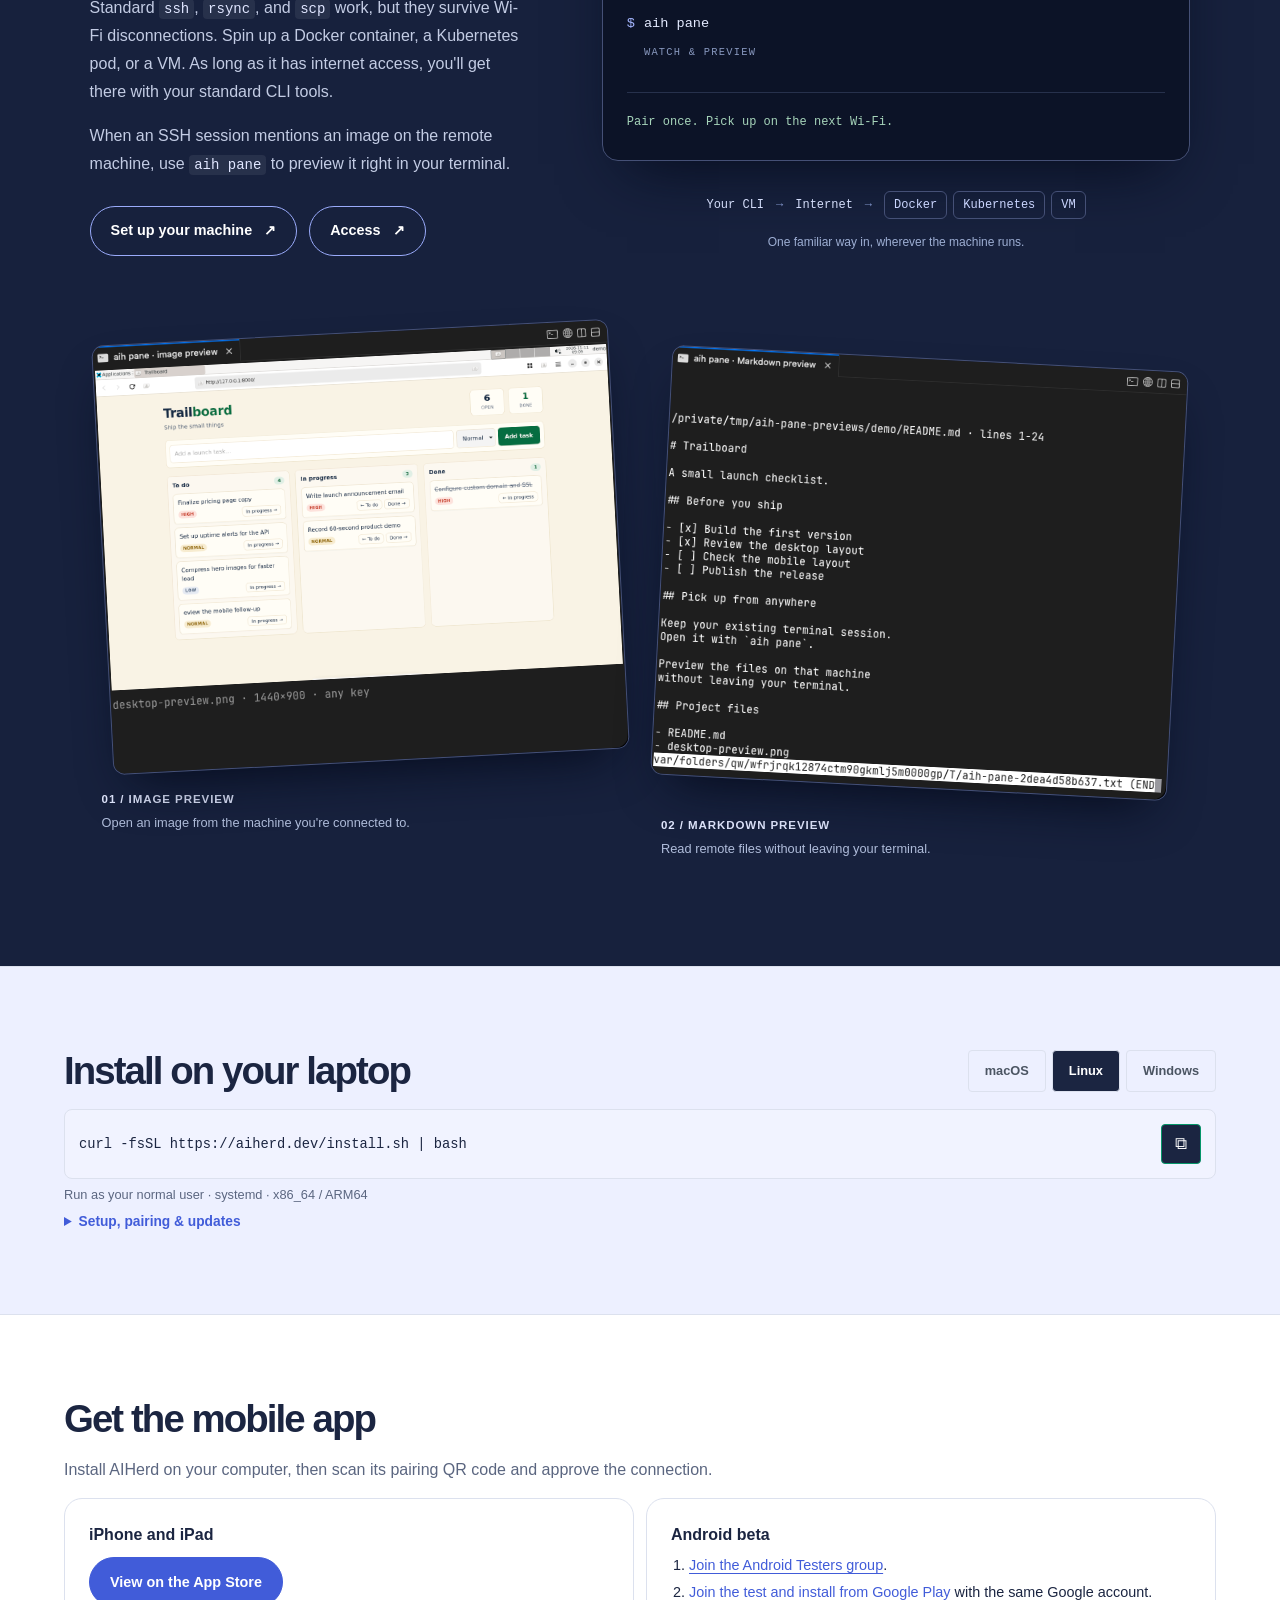
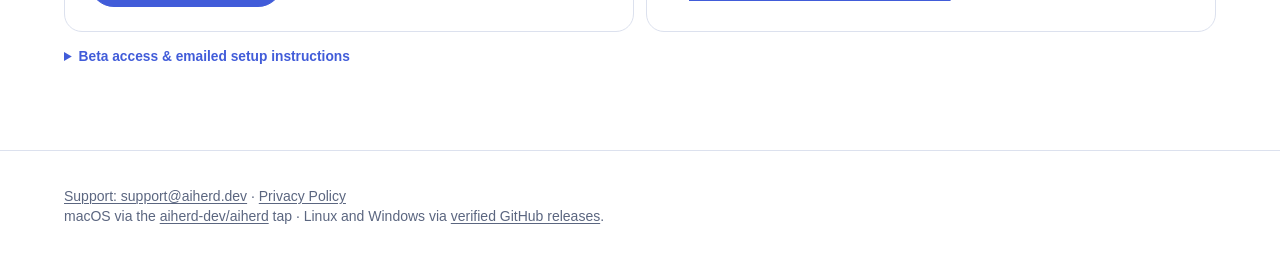
==== commit 2816b79f: "Add private deployment page and support contact" ====
--- a/index.html
+++ b/index.html
@@ -25,6 +25,7 @@
       <a href="#story">Typical Use Case</a>
       <a href="#terminal">Terminal</a>
       <a href="/access">Remote access</a>
+      <a href="/private">private deployment</a>
       <a href="#beta">Mobile apps</a>
     </div>
   </nav>
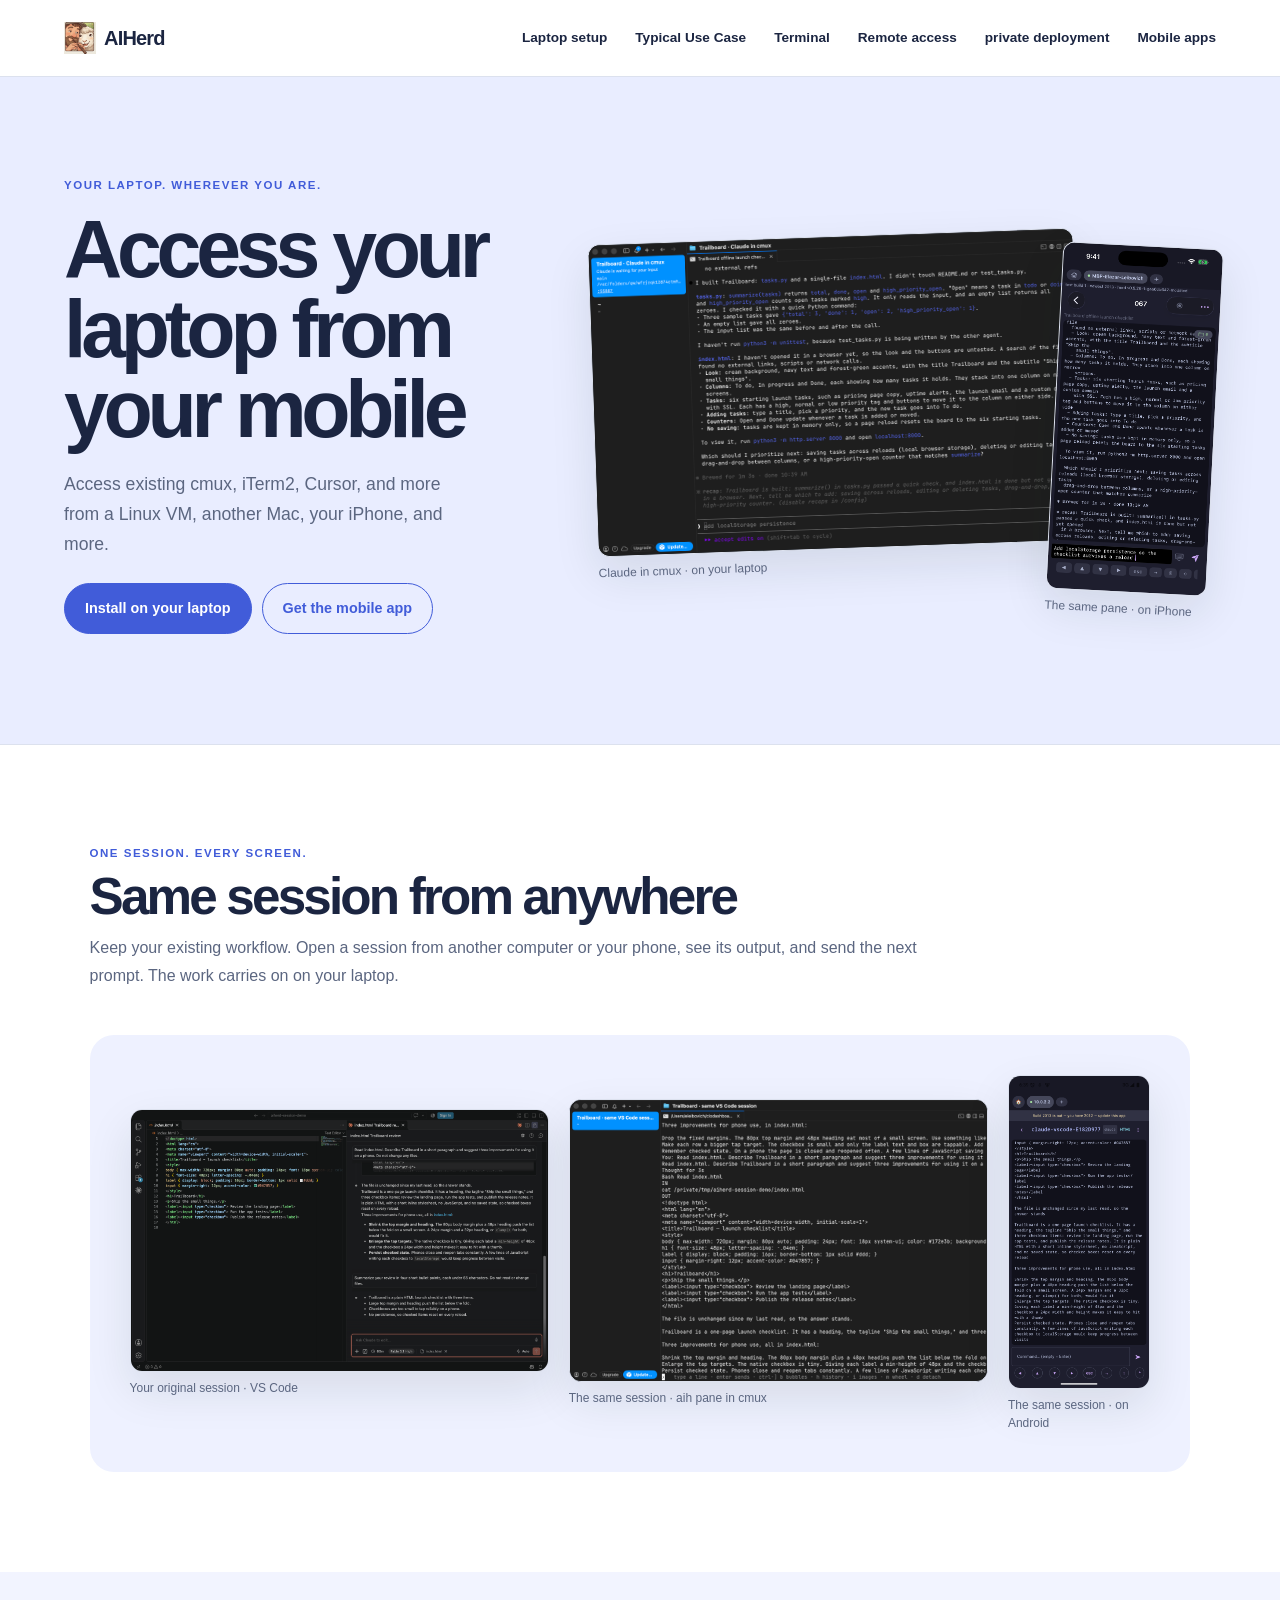
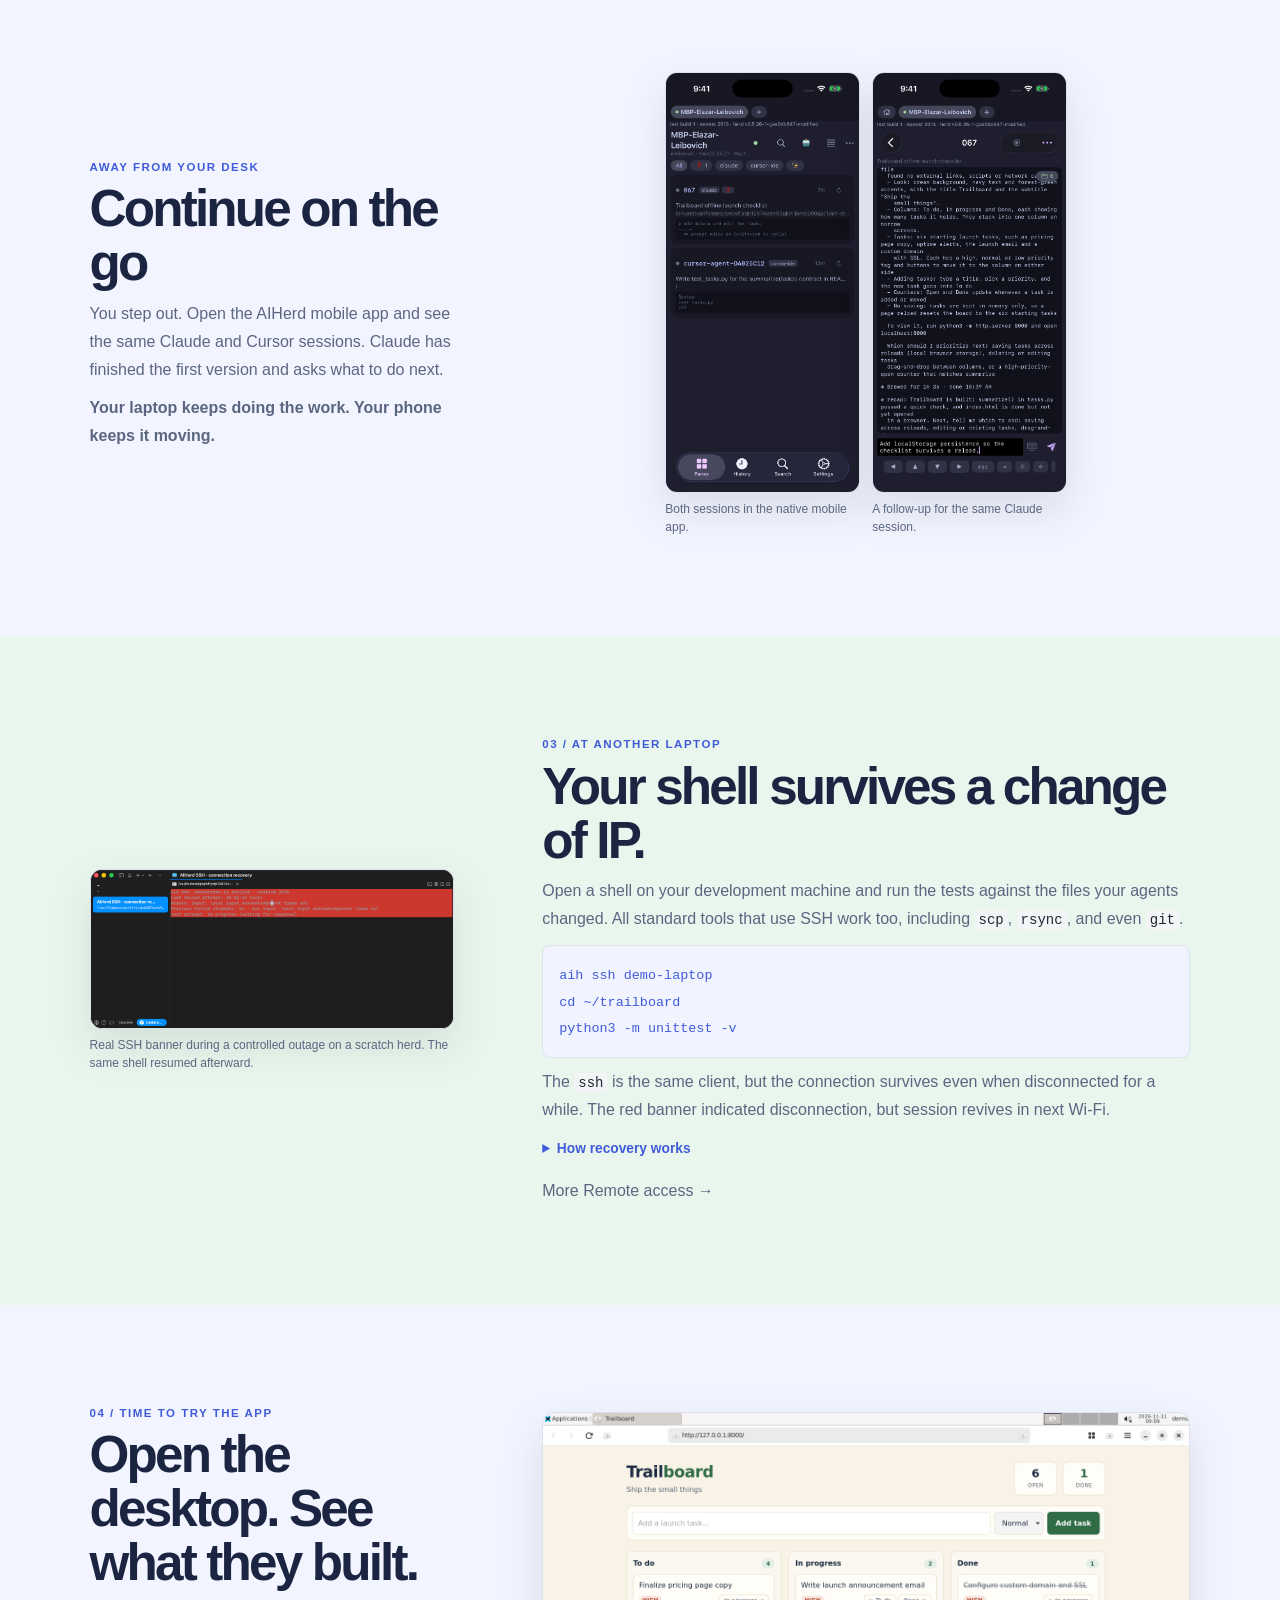
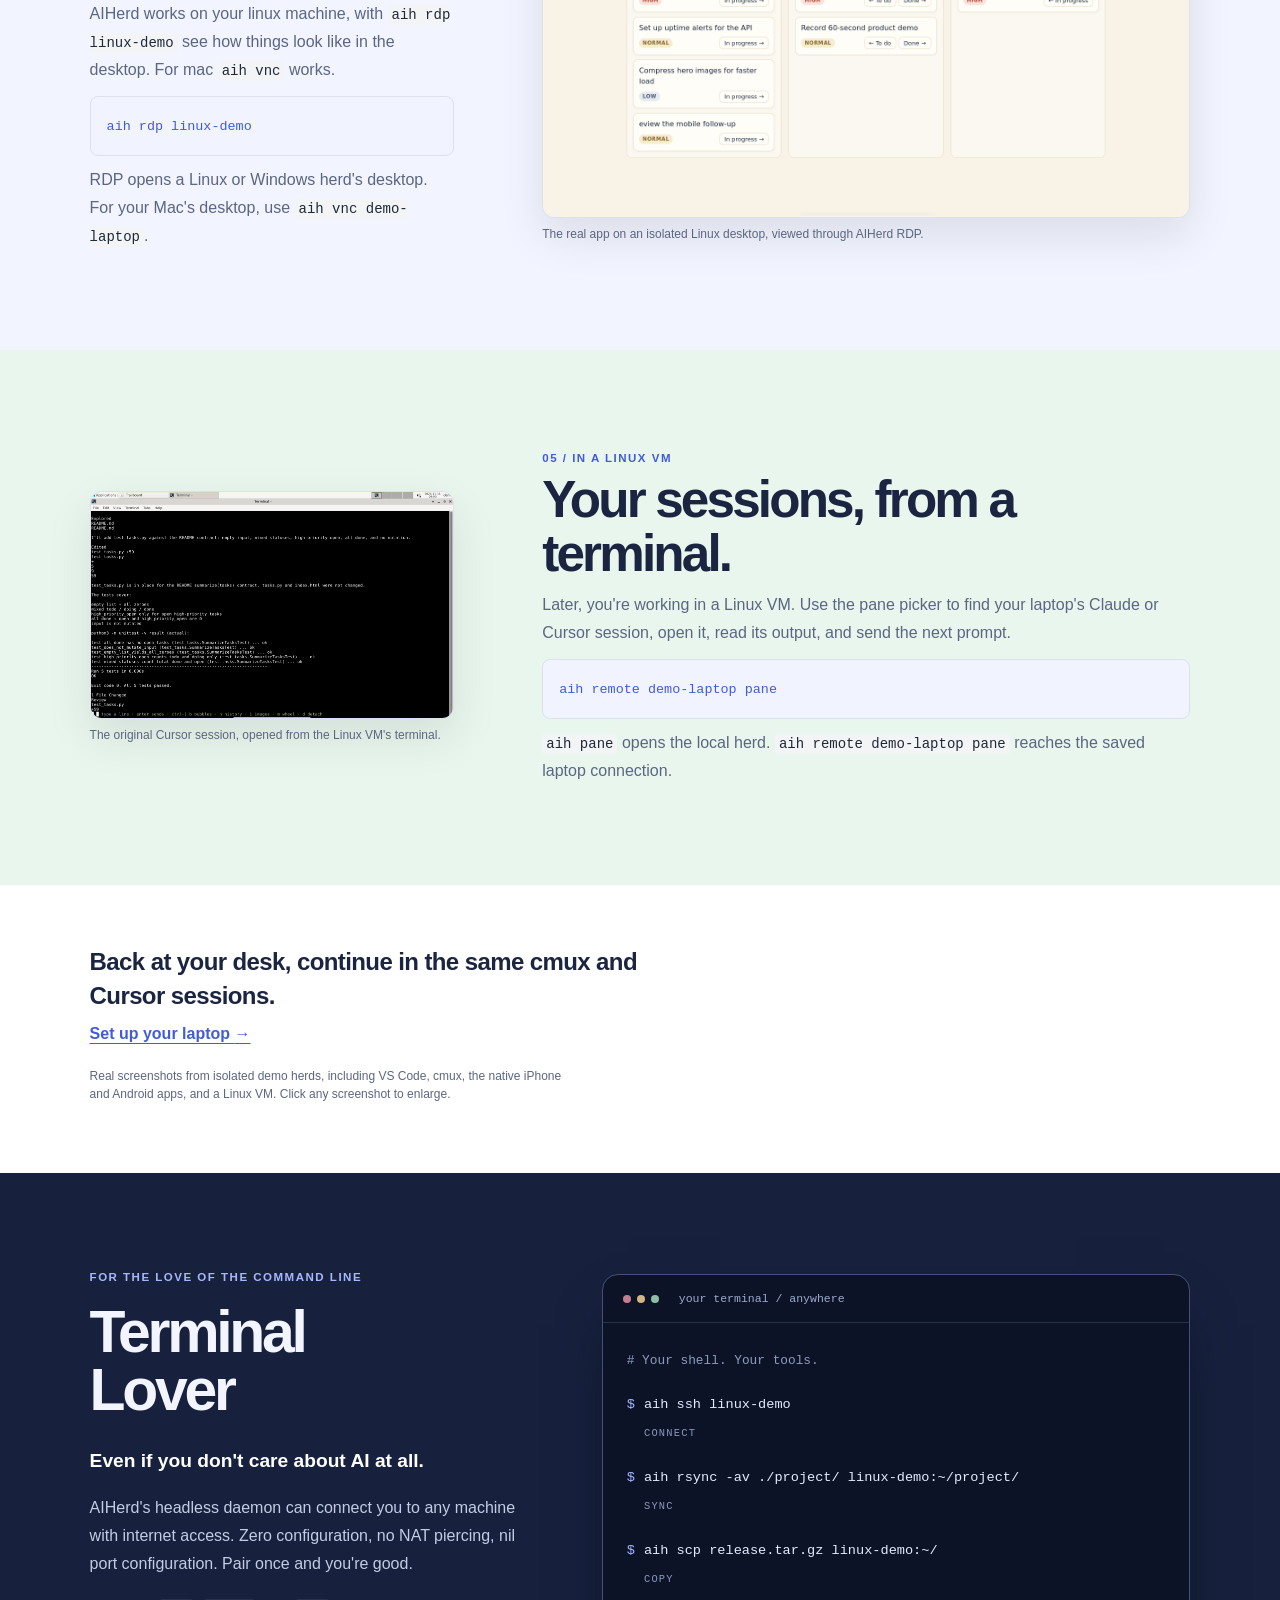
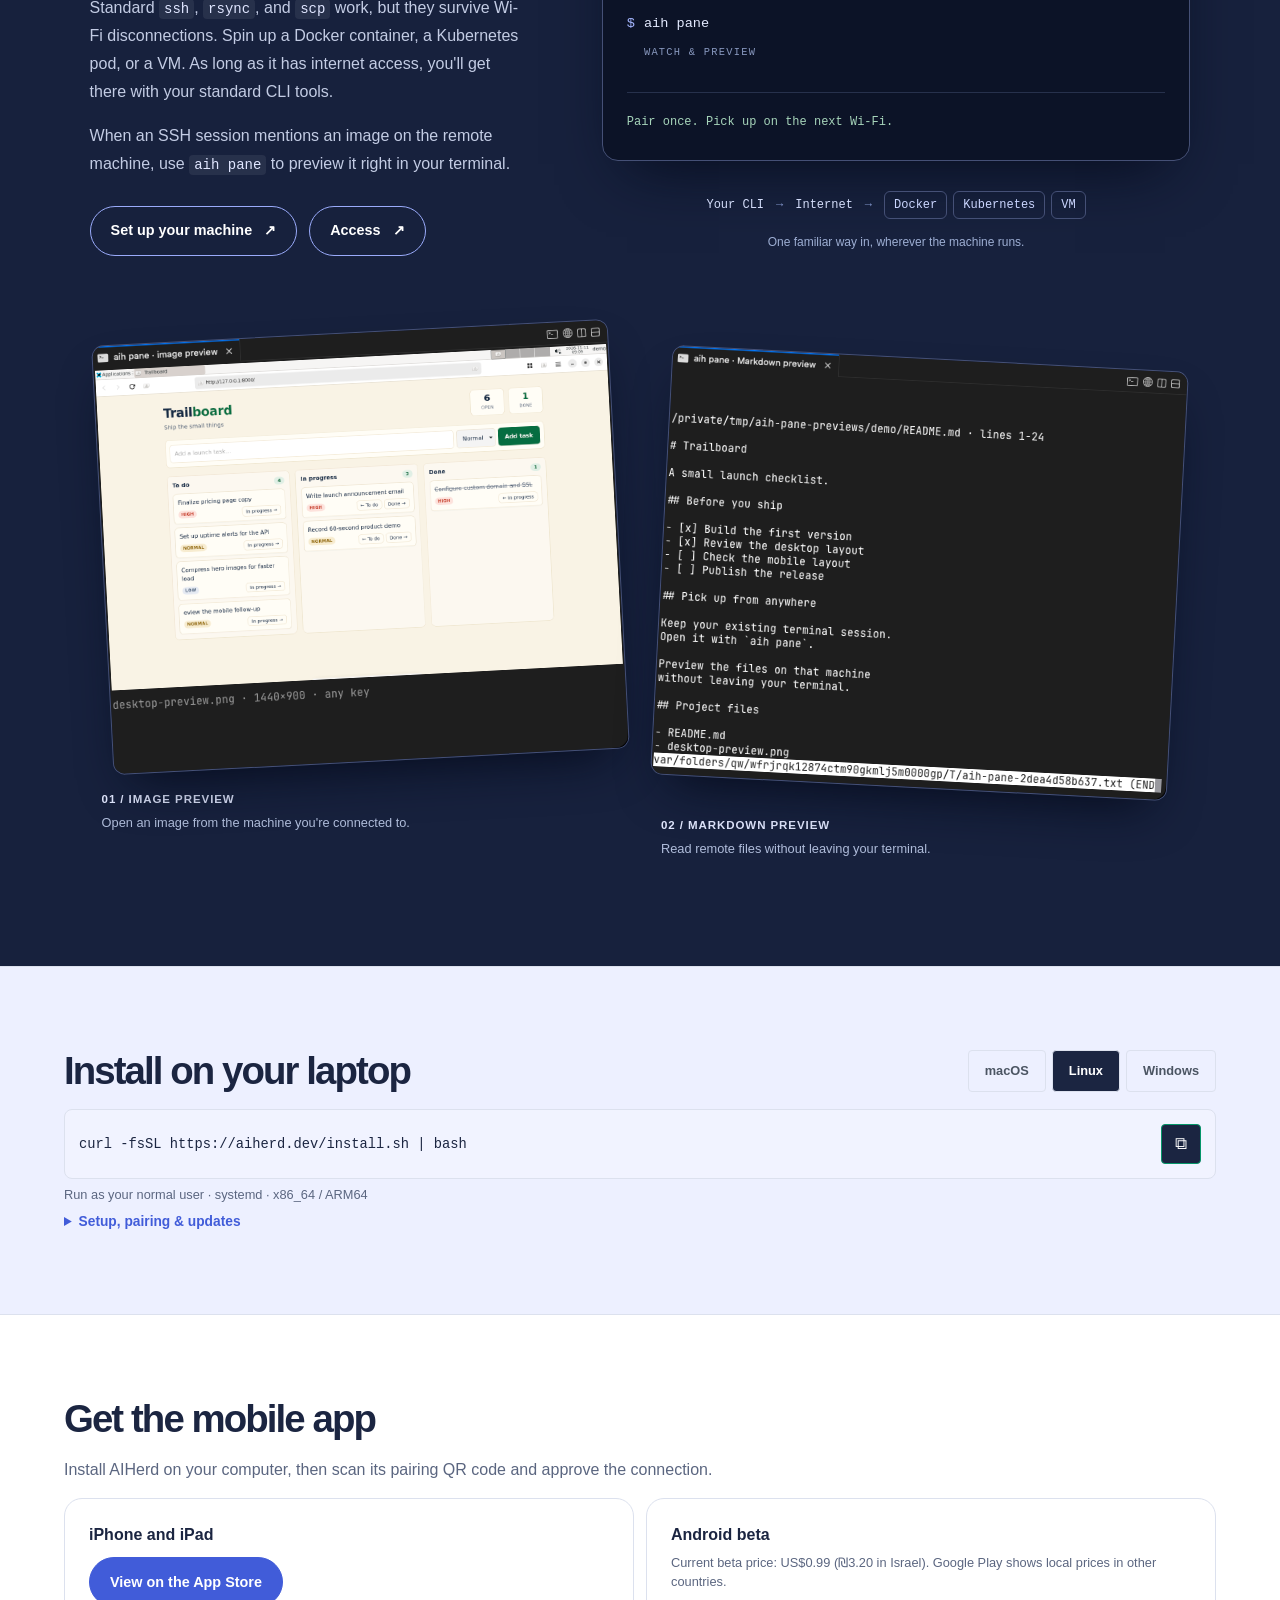
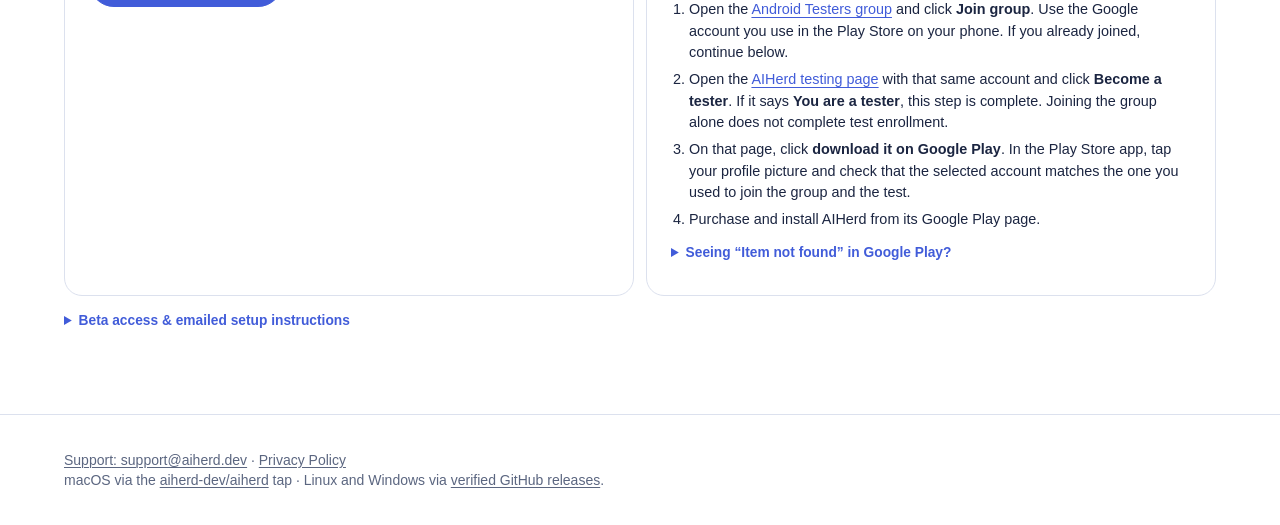
==== commit 27838630: "Clarify Android beta enrollment and Play Store access" ====
--- a/index.html
+++ b/index.html
@@ -288,7 +288,17 @@
       </div>
       <div class="download-card">
         <h3>Android beta</h3>
-        <ol><li><a href="https://groups.google.com/g/aiherd-android-testers/about">Join the Android Testers group</a>.</li><li><a href="https://play.google.com/apps/testing/dev.aiherd.app">Join the test and install from Google Play</a> with the same Google account.</li></ol>
+        <p class="install-requirements">Current beta price: US$0.99 (₪3.20 in Israel). Google Play shows local prices in other countries.</p>
+        <ol>
+          <li>Open the <a href="https://groups.google.com/g/aiherd-android-testers/about">Android Testers group</a> and click <strong>Join group</strong>. Use the Google account you use in the Play Store on your phone. If you already joined, continue below.</li>
+          <li>Open the <a href="https://play.google.com/apps/testing/dev.aiherd.app">AIHerd testing page</a> with that same account and click <strong>Become a tester</strong>. If it says <strong>You are a tester</strong>, this step is complete. Joining the group alone does not complete test enrollment.</li>
+          <li>On that page, click <strong>download it on Google Play</strong>. In the Play Store app, tap your profile picture and check that the selected account matches the one you used to join the group and the test.</li>
+          <li>Purchase and install AIHerd from its Google Play page.</li>
+        </ol>
+        <details class="signup-details">
+          <summary>Seeing “Item not found” in Google Play?</summary>
+          <p class="install-detail-copy">First check that the testing page says <strong>You are a tester</strong> and that the Play Store app uses the same Google account. You can also try opening the <a href="https://play.google.com/store/apps/details?id=dev.aiherd.app">direct AIHerd listing</a> in a new Chrome tab while signed into that account. If the listing is still unavailable, email <a href="mailto:support@aiherd.dev">support@aiherd.dev</a> with a screenshot, your phone model, and the Google account you used to join.</p>
+        </details>
       </div>
     </div>
       <p id="beta-thanks" hidden
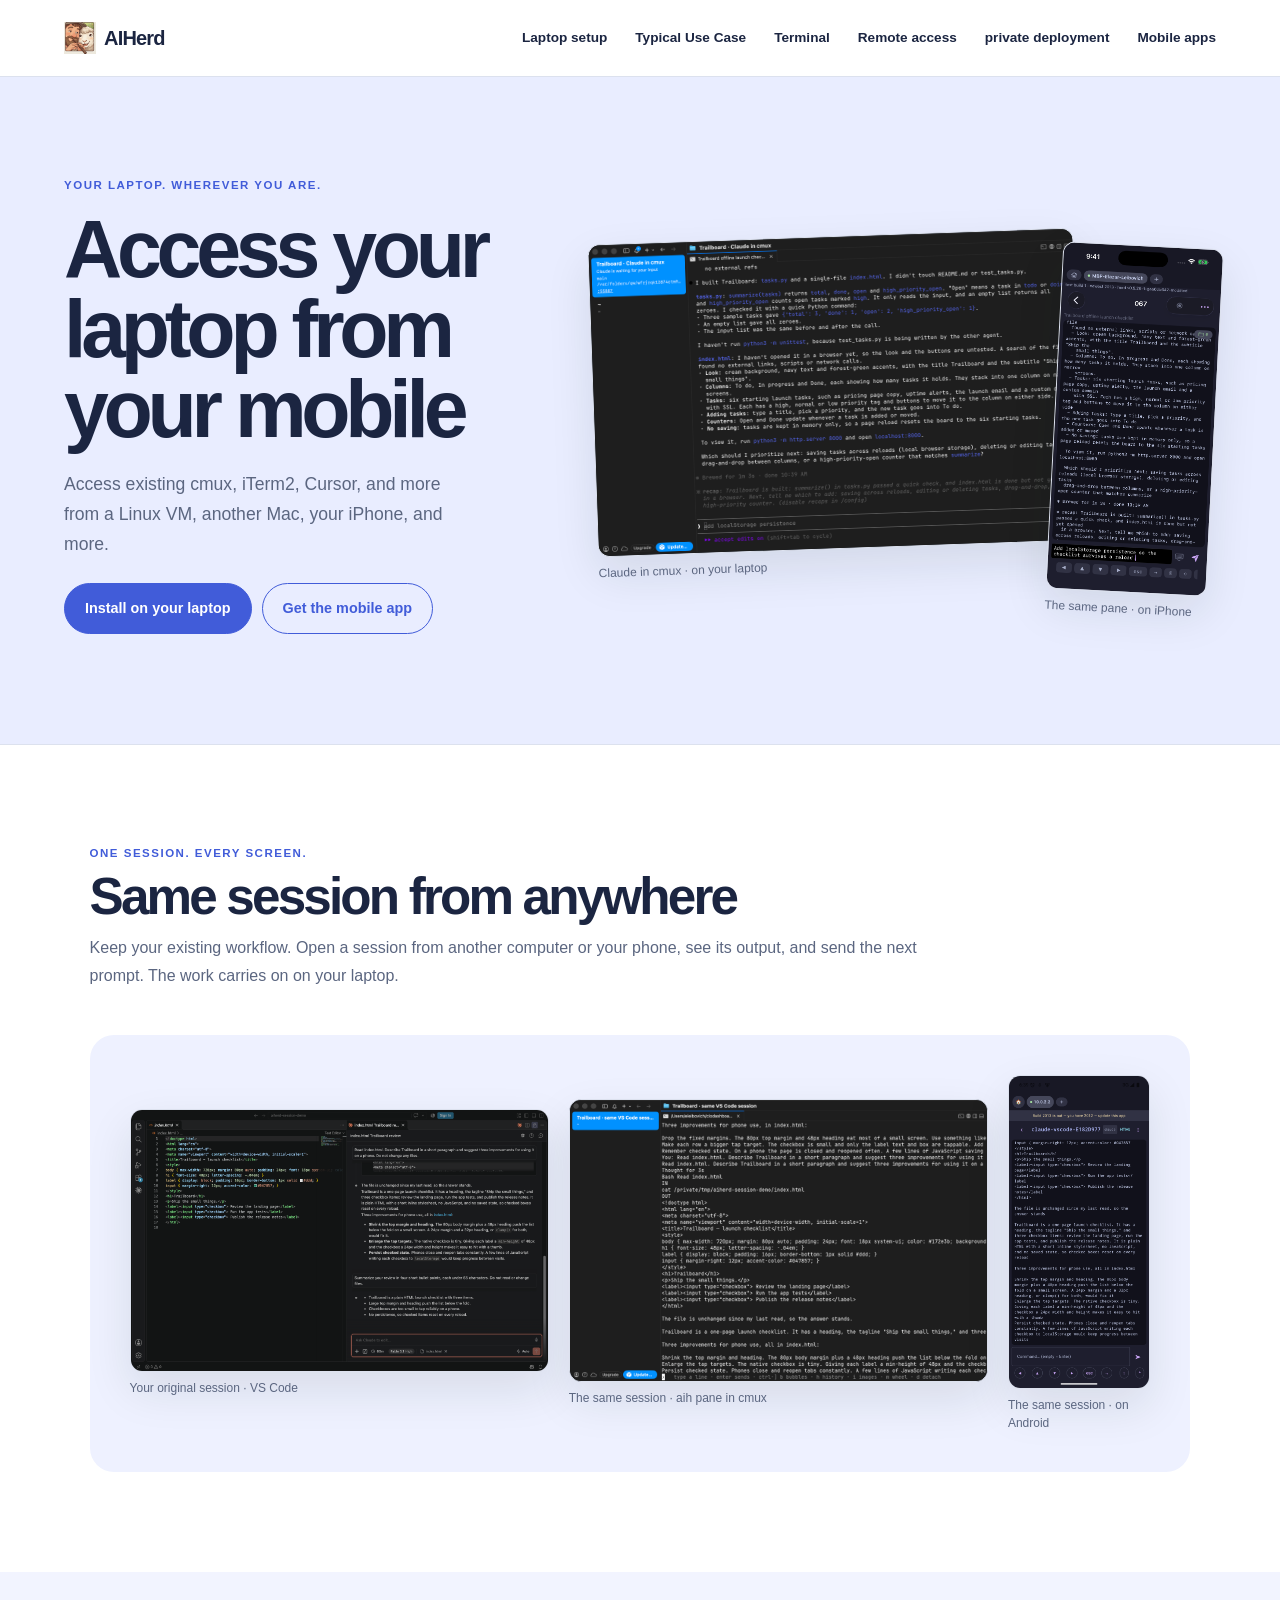
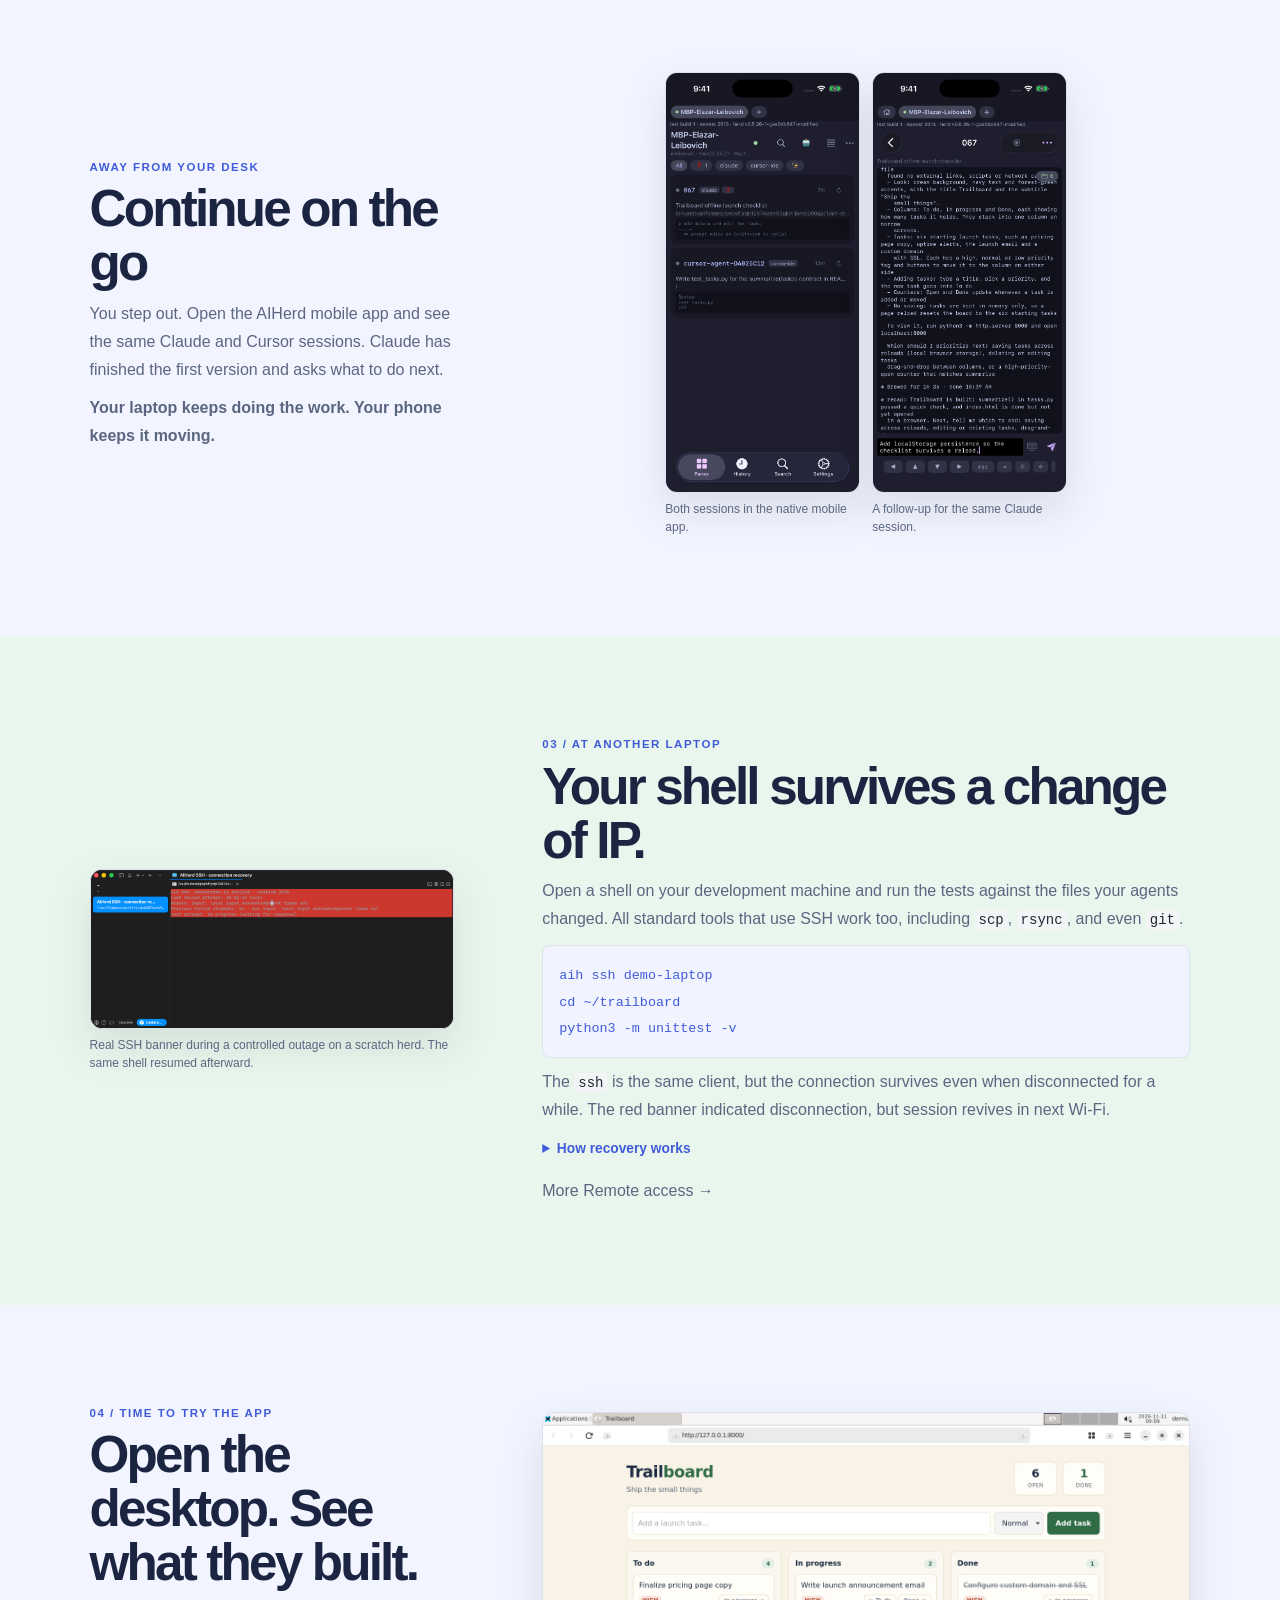
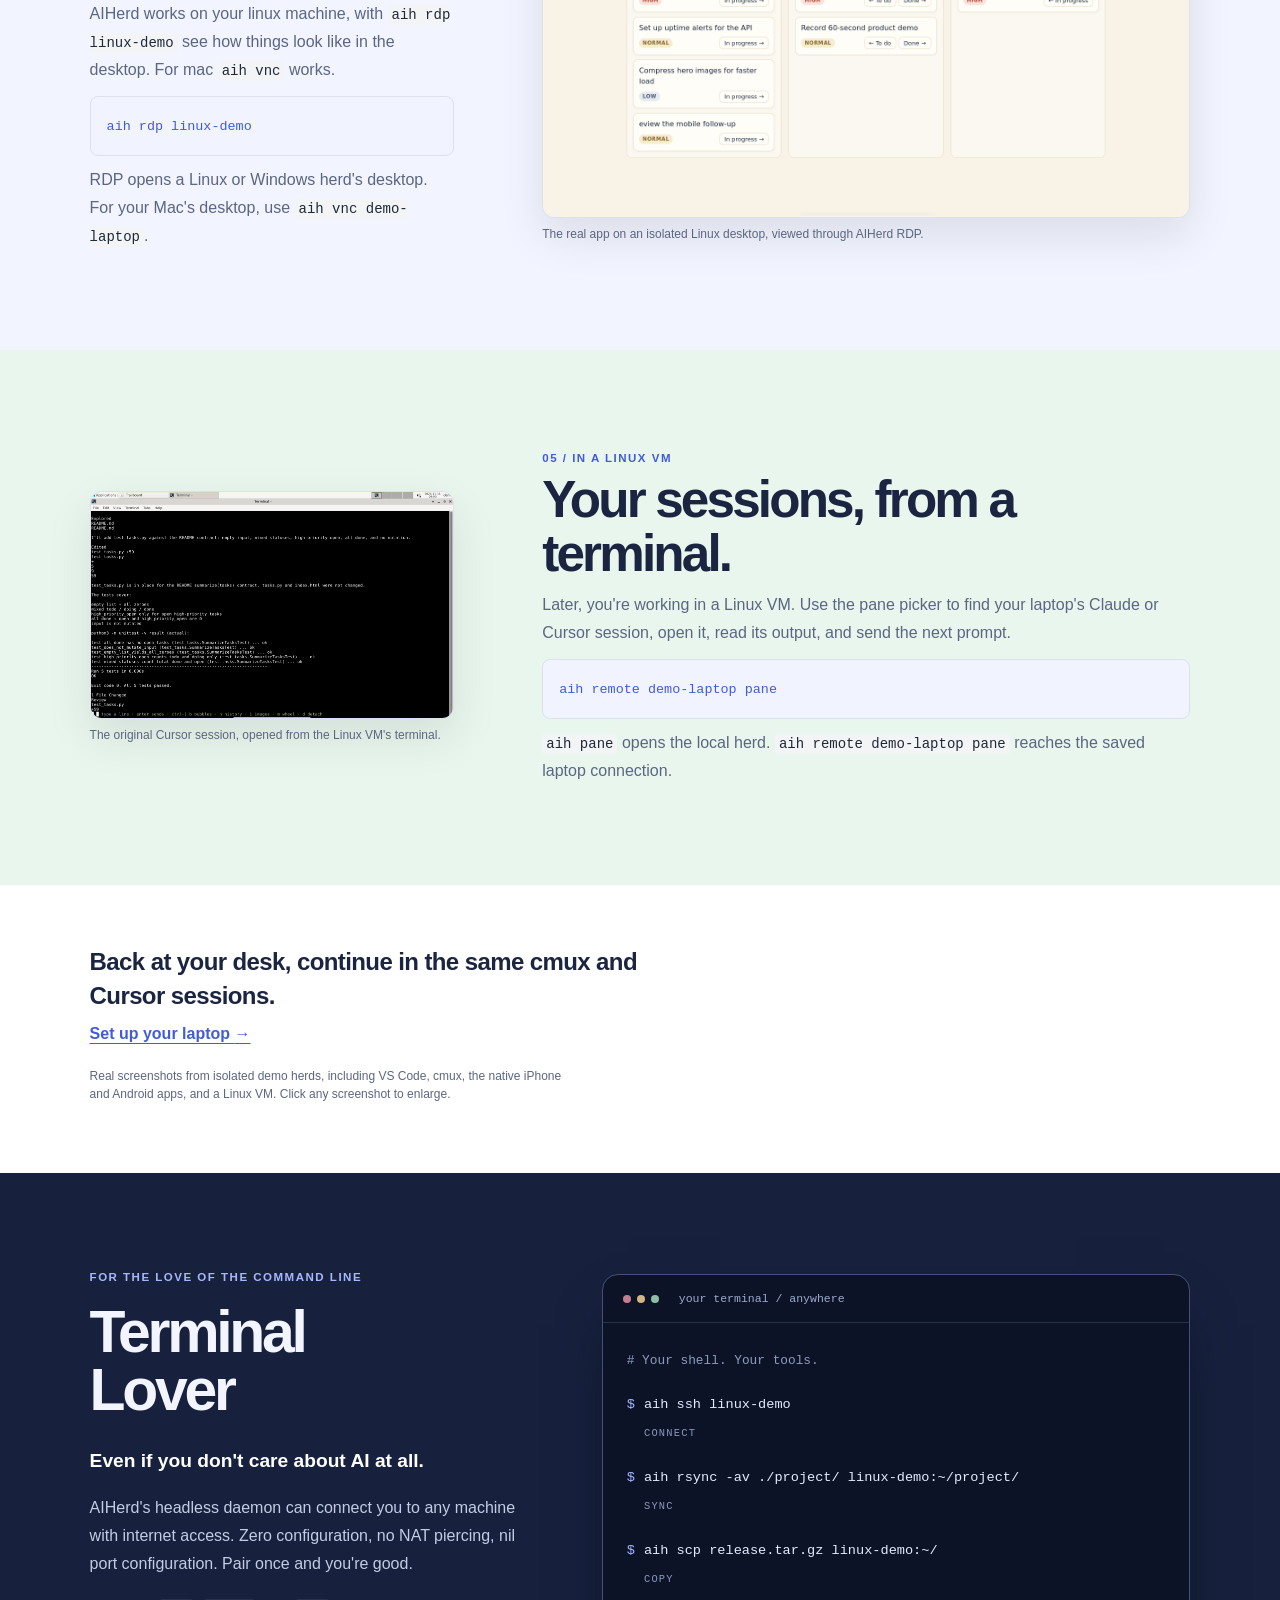
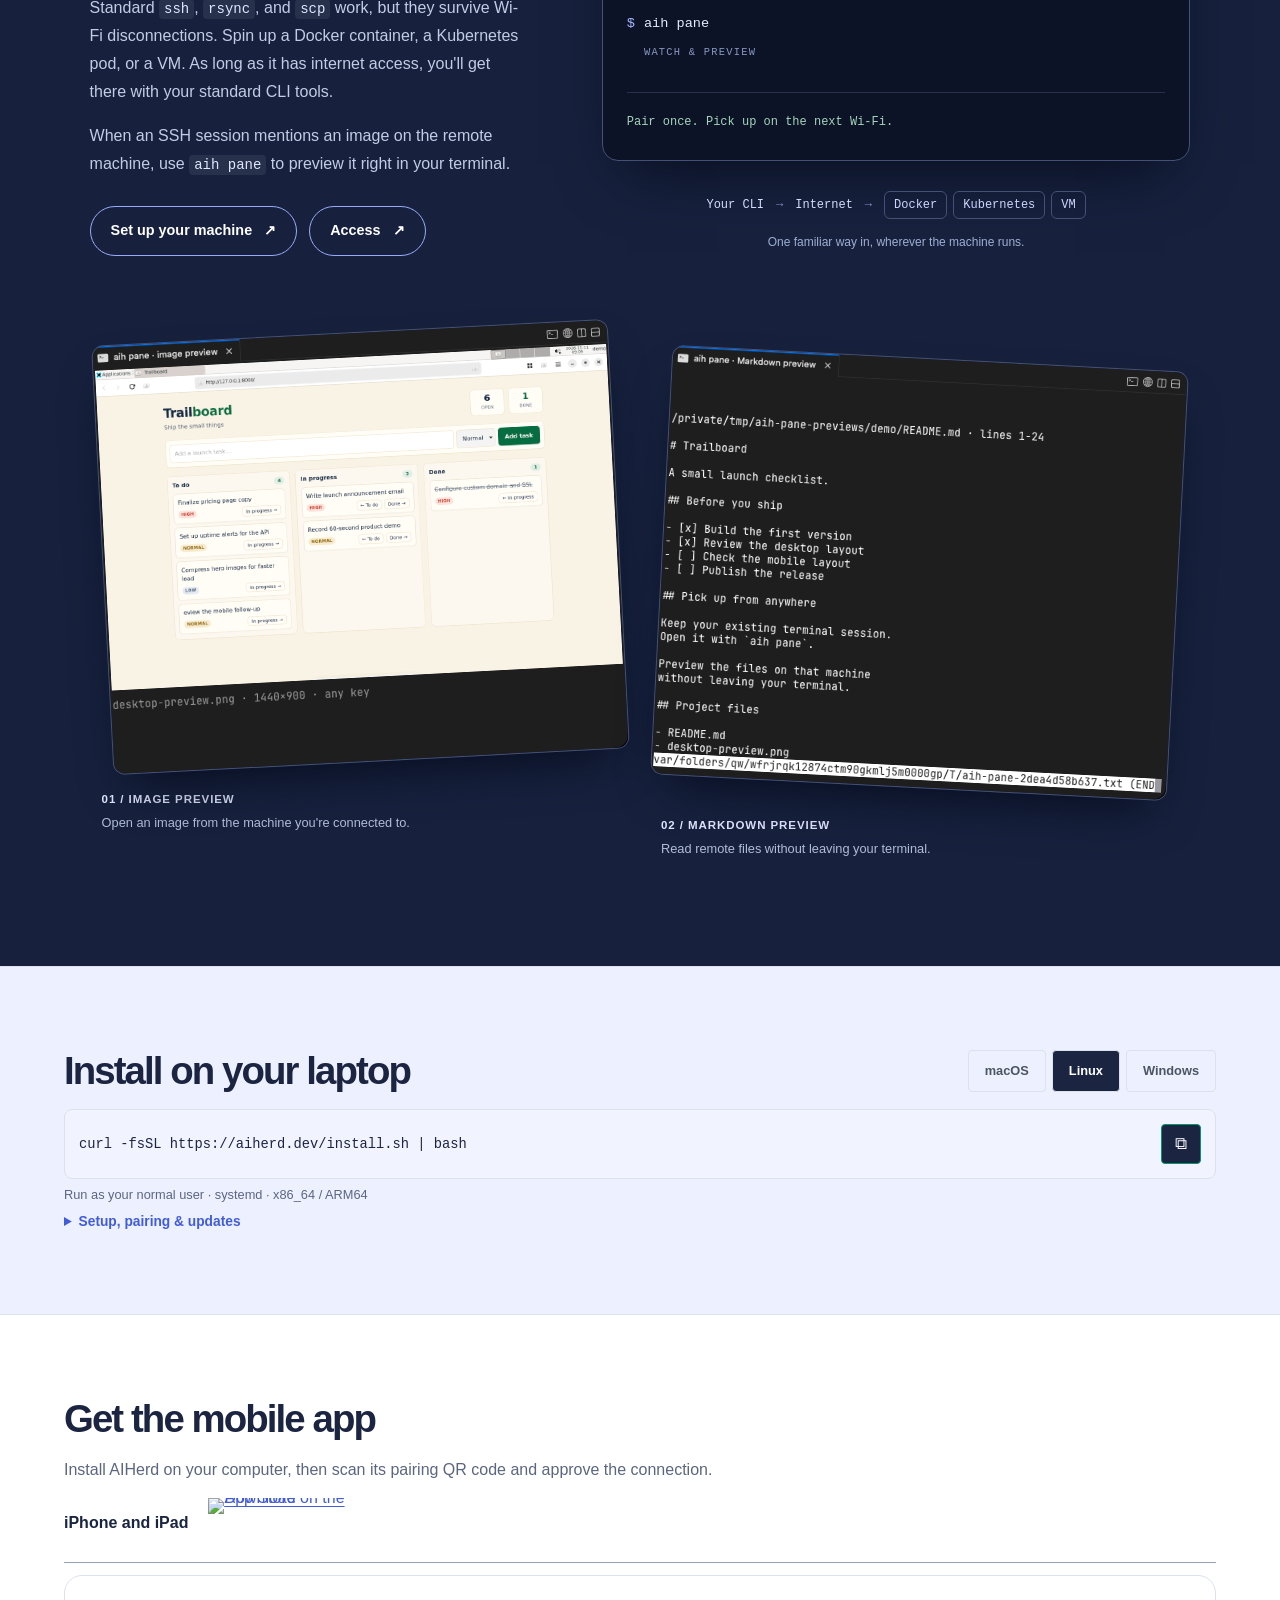
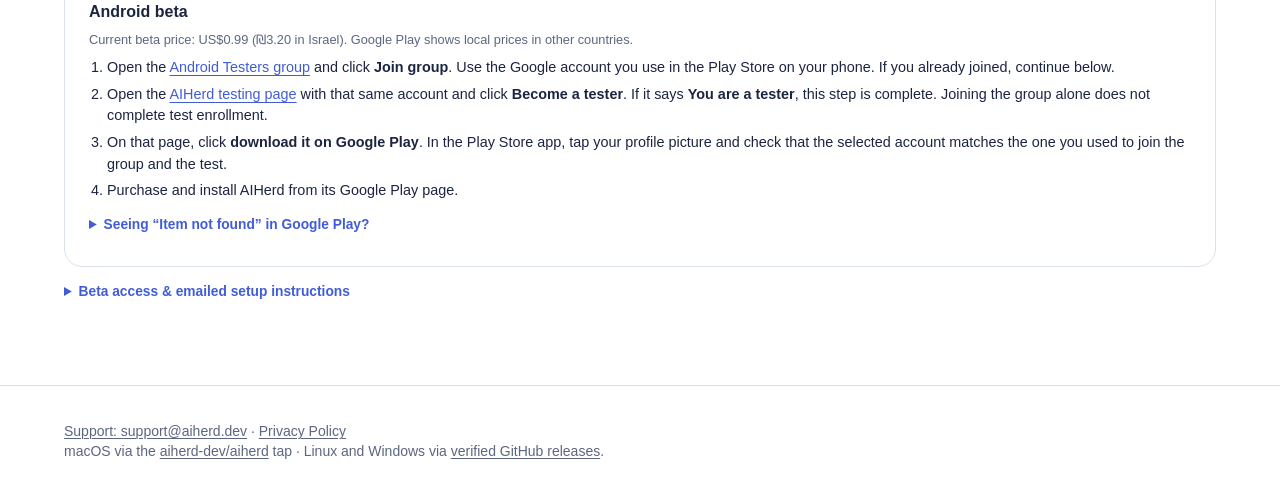
==== commit 76ba66a9: "Make App Store download compact" ====
--- a/index.html
+++ b/index.html
@@ -10,7 +10,7 @@
 <link rel="apple-touch-icon" href="img/icon.png">
 <link rel="stylesheet" href="css/site.css?v=56f2ff1cd1cc">
 <link rel="stylesheet" href="css/features.css?v=eba691ff10f4">
-<link rel="stylesheet" href="css/canvas.css?v=25e99577945a">
+<link rel="stylesheet" href="css/canvas.css?v=appstore1">
 </head>
 <body class="option canvas">
 
@@ -284,7 +284,7 @@
     <div class="download-cards">
       <div class="download-card">
         <h3>iPhone and iPad</h3>
-        <a href="https://apps.apple.com/app/aiherd/id6802066737" class="primary-action">View on the App Store</a>
+        <a href="https://apps.apple.com/app/aiherd/id6802066737" class="app-store-badge" aria-label="Download AIHerd on the App Store"><img src="https://tools.applemediaservices.com/api/badges/download-on-the-app-store/black/en-us?size=250x83" alt="Download on the App Store" width="150" height="50"></a>
       </div>
       <div class="download-card">
         <h3>Android beta</h3>
--- a/css/canvas.css
+++ b/css/canvas.css
@@ -117,3 +117,10 @@
 .terminal-pane-example figcaption { margin-top:28px; color:#b0bddb; font-size:.8rem; line-height:1.6; }
 .terminal-pane-example figcaption span { display:block; margin-bottom:5px; color:#e2e8ff; font-size:.72rem; font-weight:700; letter-spacing:.08em; text-transform:uppercase; }
 @media(max-width:600px) { .terminal-preview-gallery { gap:18px; margin-top:48px; padding:0 5px; } .terminal-markdown-example { padding-top:16px; } .terminal-pane-example img { border-radius:6px; } .terminal-pane-example figcaption { margin-top:18px; font-size:.72rem; } .terminal-pane-example figcaption span { font-size:.65rem; letter-spacing:.03em; } }
+
+/* Keep the App Store link compact above the Android setup. */
+.option .download-cards { grid-template-columns: 1fr; }
+.option .download-card:first-child { padding: 0 0 14px; border: 0; border-bottom: 1px solid #94a3b8; border-radius: 0; display: flex; align-items: center; gap: 20px; flex-wrap: wrap; }
+.app-store-badge { display: inline-block; line-height: 0; border-radius: 7px; }
+.app-store-badge img { display: block; width: 150px; height: 50px; }
+.app-store-badge:focus-visible { outline: 3px solid #10b981; outline-offset: 4px; }
